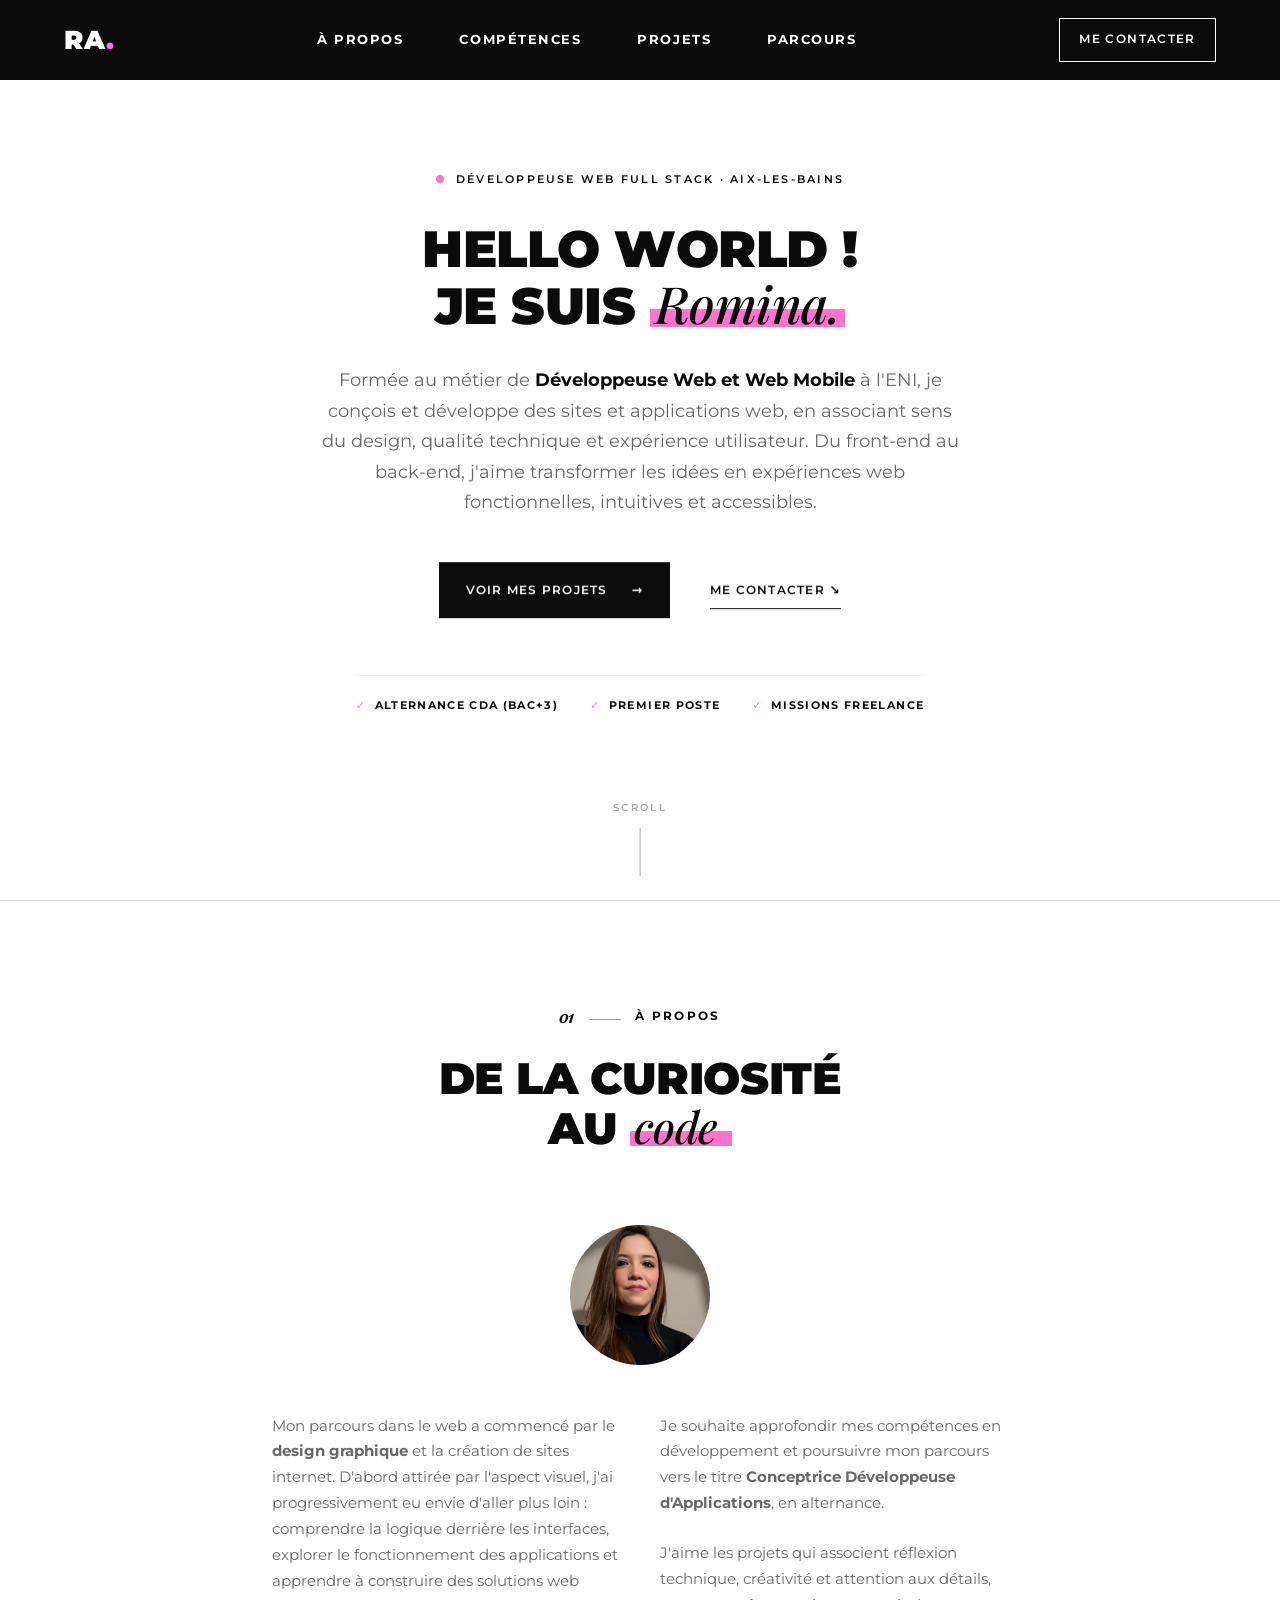
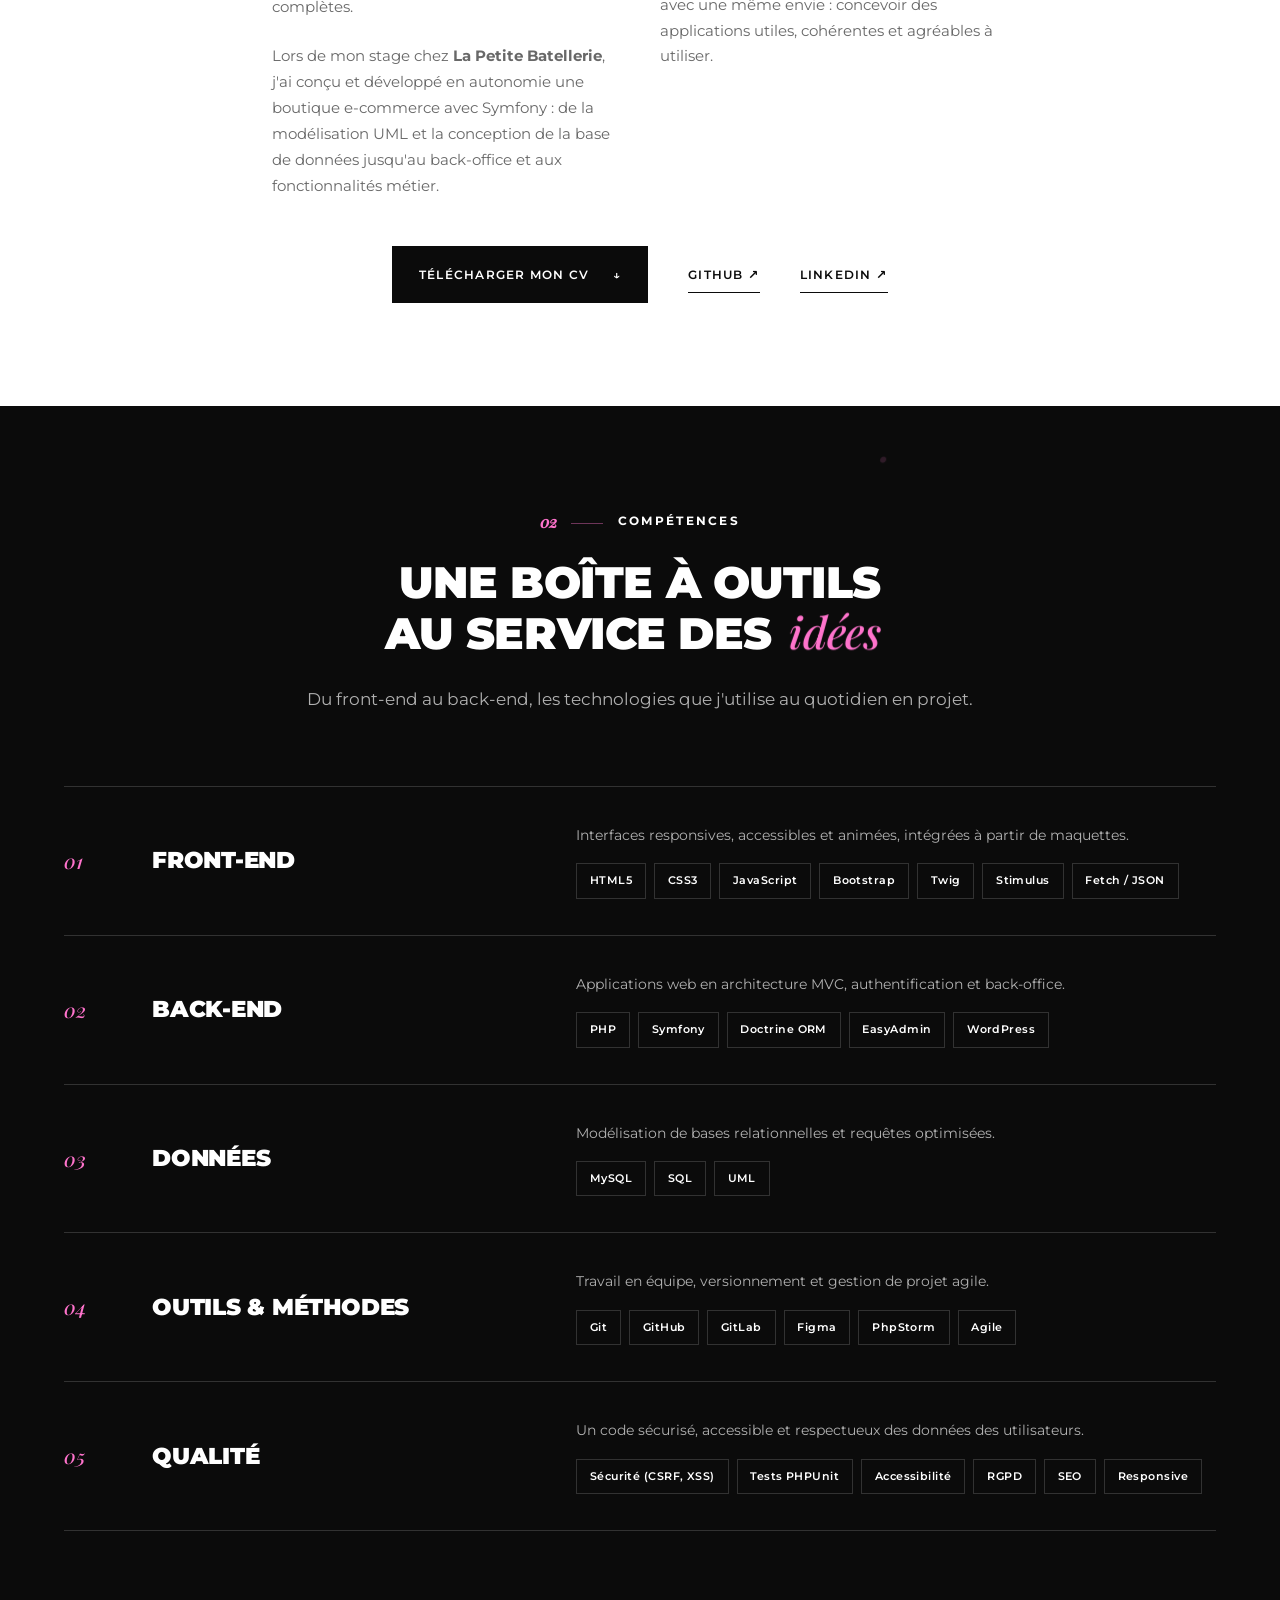
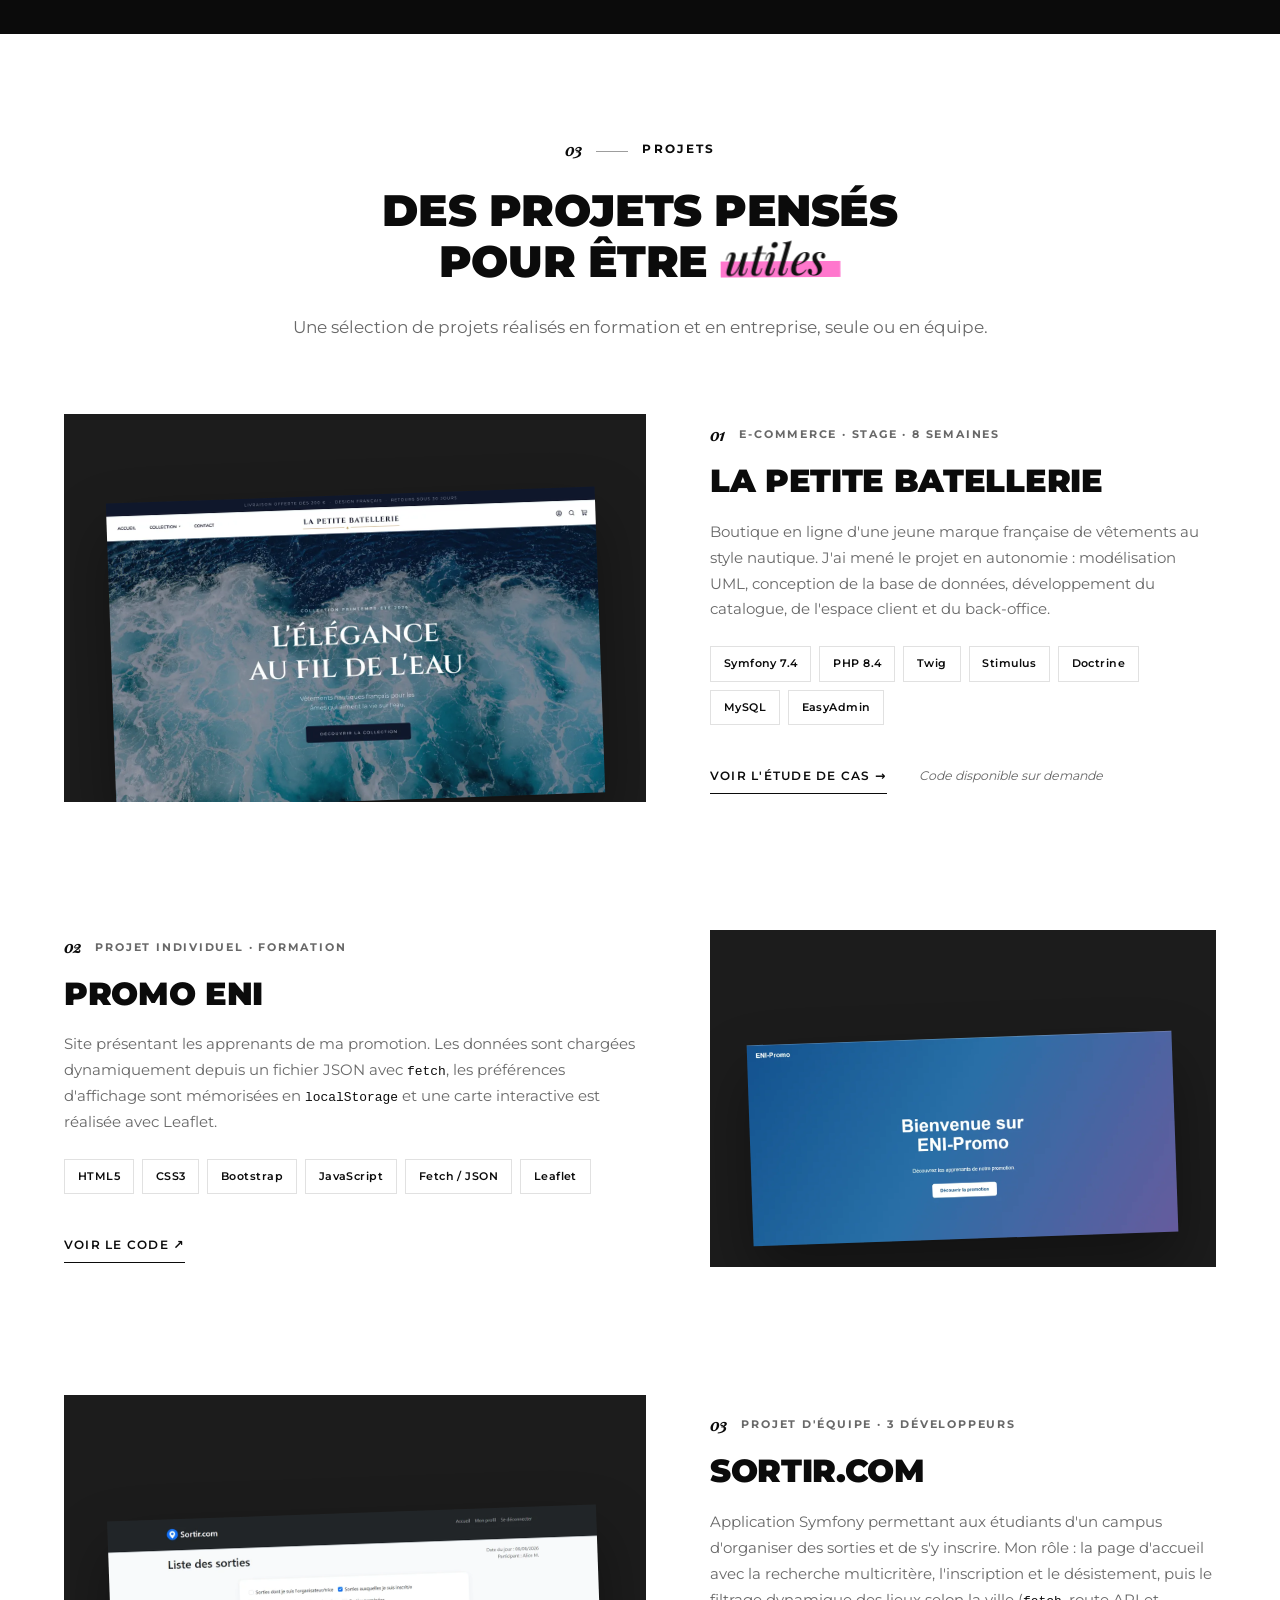
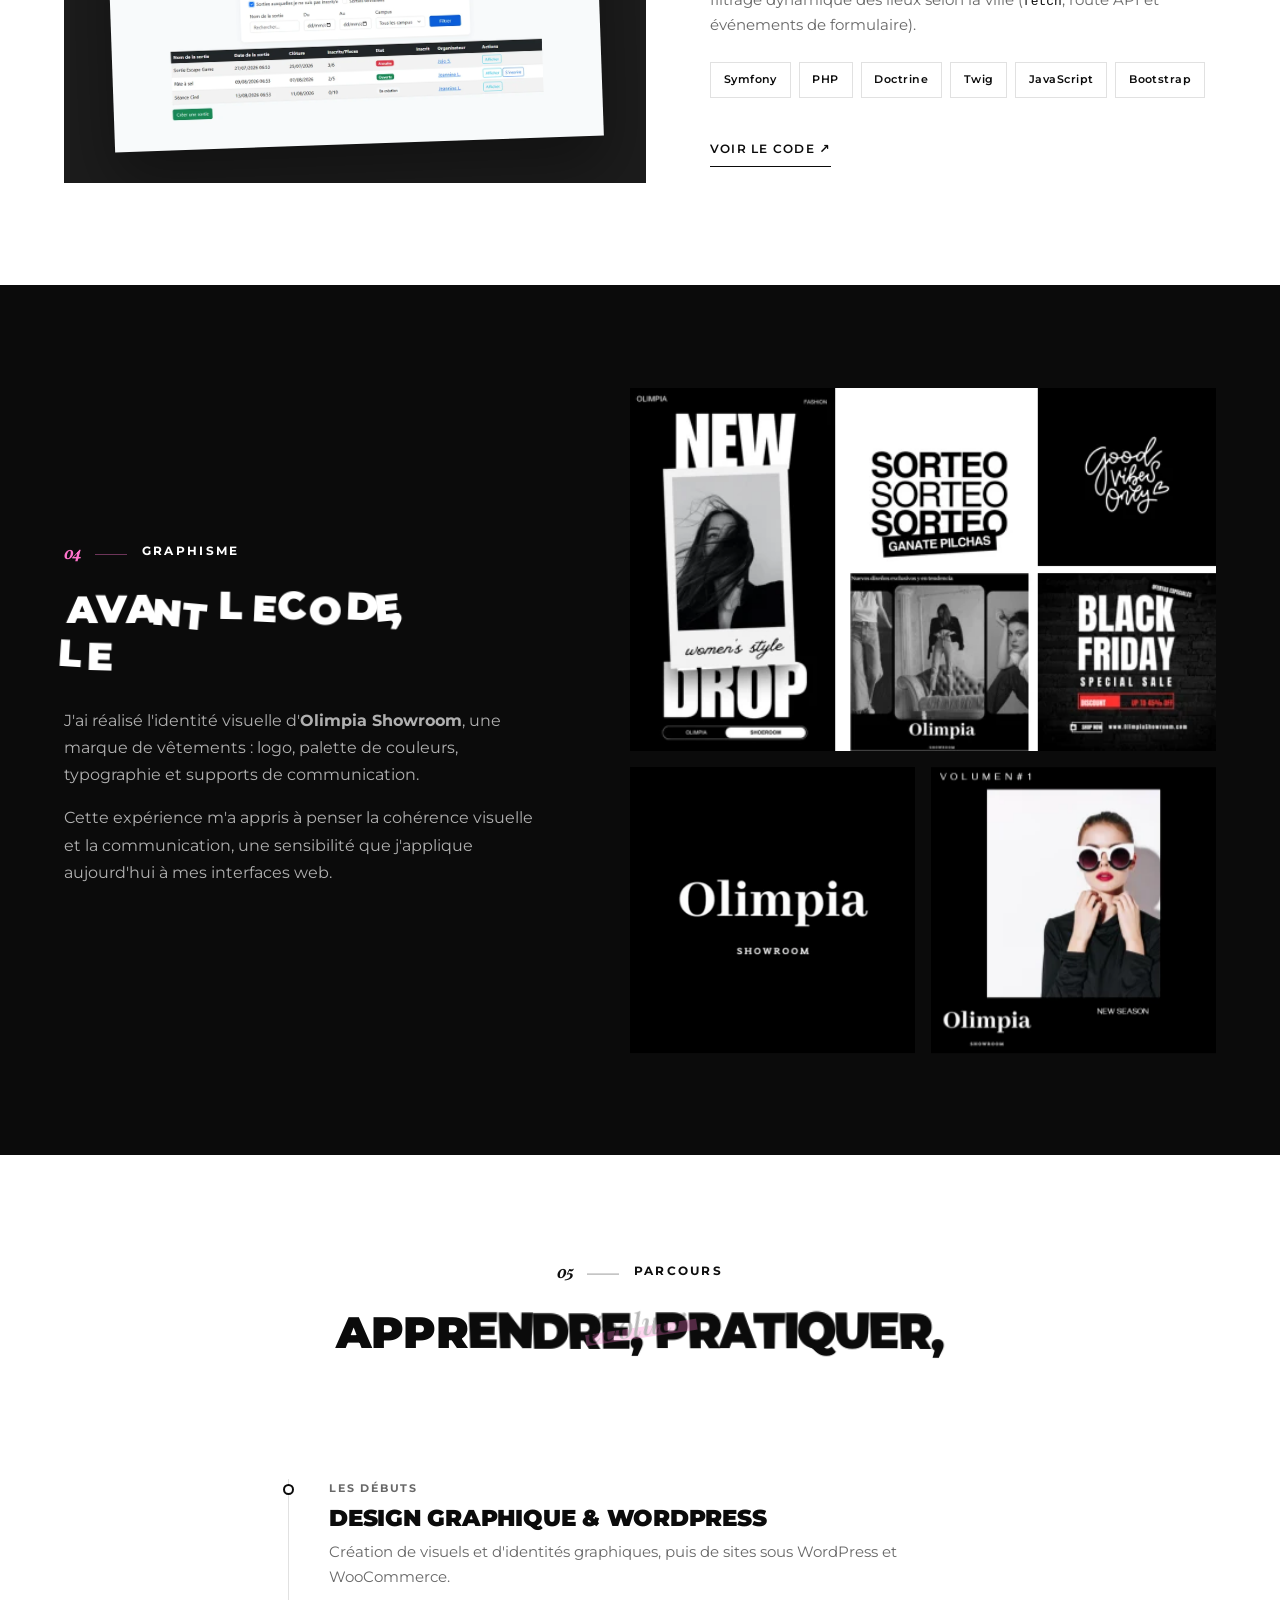
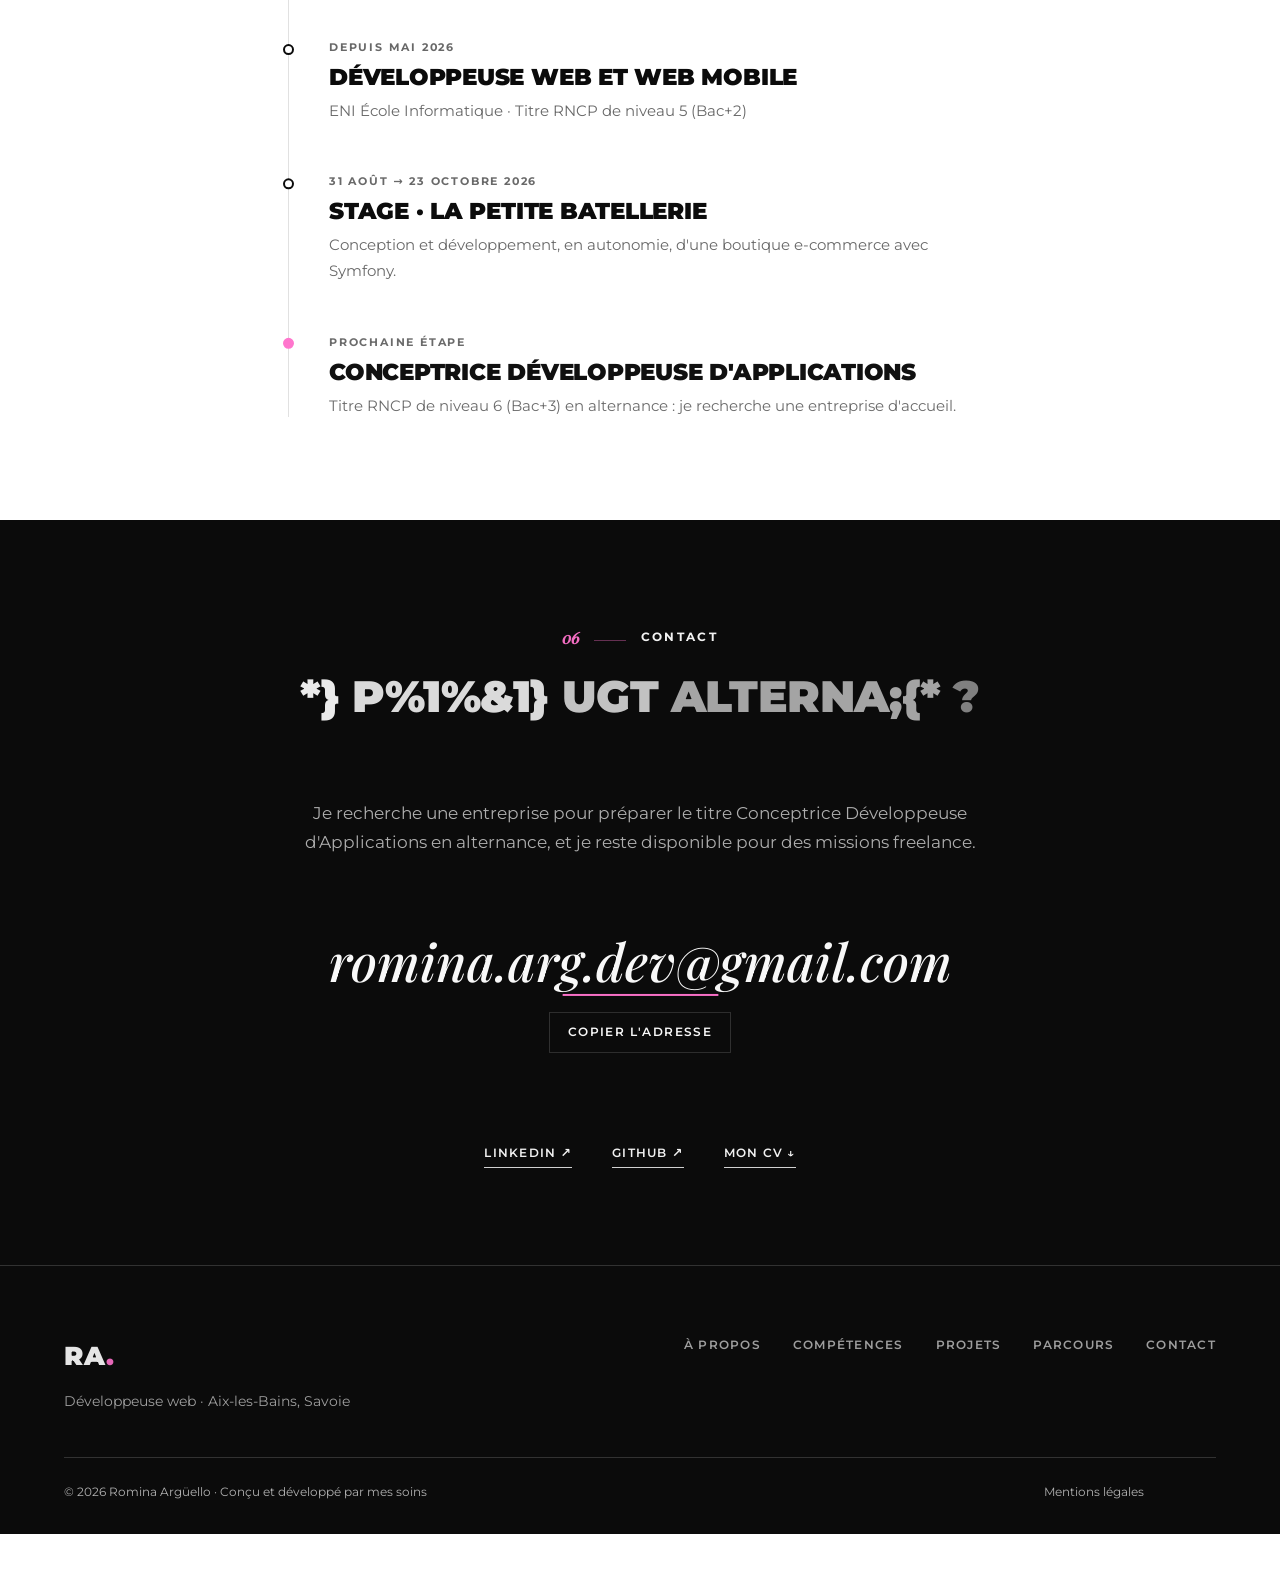
==== index.html @ db2ef9ff "style(visuels): fond unique pour les projets, Graphisme sans bordure et fond noir dans l'étude de ca" ====
<!DOCTYPE html>
<html lang="fr">

<head>
  <meta charset="UTF-8">
  <meta name="viewport" content="width=device-width, initial-scale=1.0">

  <!-- SEO -->
  <title>Romina Argüello — Développeuse Web | PHP · Symfony · JavaScript</title>
  <meta name="description"
    content="Portfolio de Romina Argüello, développeuse web à Aix-les-Bains : applications PHP/Symfony, interfaces responsives et accessibles. Disponible en alternance et en freelance.">
  <link rel="canonical" href="https://romina-arguello.website/">
  <meta name="author" content="Romina Argüello">

  <!-- Open Graph: preview when the link is shared (LinkedIn, Slack...) -->
  <meta property="og:type" content="website">
  <meta property="og:title" content="Romina Argüello — Développeuse Web">
  <meta property="og:description"
    content="Applications PHP/Symfony, interfaces responsives et animées. Découvrez mes projets.">
  <meta property="og:url" content="https://romina-arguello.website/">
  <meta property="og:locale" content="fr_FR">
  <meta property="og:image" content="https://romina-arguello.website/assets/img/og-image.jpg">
  <meta property="og:image:width" content="1200">
  <meta property="og:image:height" content="630">
  <meta property="og:image:alt" content="Romina Argüello, développeuse web">
  <meta name="twitter:card" content="summary_large_image">

  <!-- Favicon -->
  <link rel="icon" href="favicon.ico" sizes="48x48">
  <link rel="icon" href="assets/img/favicon.png" type="image/png" sizes="192x192">
  <link rel="apple-touch-icon" href="assets/img/apple-touch-icon.png">

  <!-- Fonts (self-hosted): the main title font is preloaded to appear sooner -->
  <link rel="preload" href="assets/fonts/montserrat-latin-900-normal.woff2" as="font" type="font/woff2" crossorigin>
  <link rel="stylesheet" href="assets/css/fonts.css">

  <!-- Vendor CSS (self-hosted) -->
  <link rel="stylesheet" href="assets/css/vendor/bootstrap.min.css">

  <!-- Project CSS (order matters: general → specific) -->
  <link rel="stylesheet" href="assets/css/base.css">
  <link rel="stylesheet" href="assets/css/layout.css">
  <link rel="stylesheet" href="assets/css/components.css">
  <link rel="stylesheet" href="assets/css/sections.css">
  <link rel="stylesheet" href="assets/css/animations.css">
</head>

<!-- Bootstrap ScrollSpy: highlights the nav link of the section currently on screen -->
<body data-bs-spy="scroll" data-bs-target="#mainNav" data-bs-root-margin="0px 0px -40%">

  <!-- Accessibility: lets keyboard users skip the menu -->
  <a class="skip-link" href="#main">Aller au contenu</a>

  <!-- ==================== HEADER ==================== -->
  <header class="site-header" id="siteHeader">
    <nav class="site-nav navbar navbar-expand-lg" aria-label="Navigation principale">

      <a class="brand" href="#accueil">RA<span>.</span><span class="visually-hidden"> Romina Argüello, retour à l'accueil</span></a>

      <button class="nav-toggle navbar-toggler collapsed" type="button" data-bs-toggle="collapse"
        data-bs-target="#mainNav" aria-controls="mainNav" aria-expanded="false" aria-label="Ouvrir le menu">
        <span class="nav-toggle__line"></span>
        <span class="nav-toggle__line"></span>
      </button>

      <div class="collapse navbar-collapse" id="mainNav">
        <ul class="navbar-nav mx-auto">
          <li class="nav-item"><a class="nav-link" href="#a-propos">À propos</a></li>
          <li class="nav-item"><a class="nav-link" href="#competences">Compétences</a></li>
          <li class="nav-item"><a class="nav-link" href="#projets">Projets</a></li>
          <li class="nav-item"><a class="nav-link" href="#parcours">Parcours</a></li>
        </ul>
        <a class="btn-nav" href="#contact">Me contacter</a>
      </div>

    </nav>
  </header>

  <main id="main">

    <!-- ==================== HERO ==================== -->
    <section class="hero" id="accueil" aria-labelledby="hero-title">
      <div class="hero__inner">

        <p class="eyebrow"><span class="eyebrow__dot" aria-hidden="true"></span>Développeuse web full stack · Aix-les-Bains</p>

        <h1 class="hero__title" id="hero-title" data-title-anim="fall">
          <span lang="en">Hello world</span>&#8239;! <br>Je suis <em>Romina.</em>
        </h1>

        <p class="hero__lead">
          Formée au métier de <strong>Développeuse Web et Web Mobile</strong> à l'ENI, je conçois et
          développe des sites et applications web, en associant sens du design, qualité technique et
          expérience utilisateur. Du front-end au back-end, j'aime transformer les idées en expériences
          web fonctionnelles, intuitives et accessibles.
        </p>

        <div class="hero__actions">
          <a class="btn-main" href="#projets">Voir mes projets <span aria-hidden="true">→</span></a>
          <a class="link-arrow" href="#contact">Me contacter <span aria-hidden="true">↘</span></a>
        </div>

        <ul class="availability" aria-label="Disponibilités">
          <li>Alternance CDA (Bac+3)</li>
          <li>Premier poste</li>
          <li>Missions freelance</li>
        </ul>

      </div>

      <a class="scroll-hint" href="#a-propos" aria-label="Scroll : aller à la section À propos">
        <span>Scroll</span>
        <span class="scroll-hint__line" aria-hidden="true"></span>
      </a>
    </section>

    <!-- ==================== ABOUT ==================== -->
    <section class="section about" id="a-propos" aria-labelledby="about-title">

      <header class="section-head">
        <p class="kicker"><span class="kicker__number">01</span>À propos</p>
        <h2 id="about-title" data-title-anim="wave">De la curiosité <br>au <em>code.</em></h2>
      </header>

      <figure class="about__photo">
        <img src="assets/img/romina-arguello.webp" alt="Portrait de Romina Argüello"
             width="480" height="480" loading="lazy" decoding="async">
      </figure>

      <div class="about__body">
        <div class="about__columns">
          <p>
            Mon parcours dans le web a commencé par le <strong>design graphique</strong> et la création de
            sites internet. D'abord attirée par l'aspect visuel, j'ai progressivement eu envie d'aller plus
            loin : comprendre la logique derrière les interfaces, explorer le fonctionnement des applications
            et apprendre à construire des solutions web complètes.
          </p>
          <p>
            Lors de mon stage chez <strong>La Petite Batellerie</strong>, j'ai conçu et développé en
            autonomie une boutique e-commerce avec Symfony : de la modélisation UML et la conception de
            la base de données jusqu'au back-office et aux fonctionnalités métier.
          </p>
          <p>
            Je souhaite approfondir mes compétences en développement et poursuivre mon
            parcours vers le titre <strong>Conceptrice Développeuse d'Applications</strong>, en alternance.
          </p>
          <p>
            J'aime les projets qui associent réflexion technique, créativité et attention aux détails,
            avec une même envie : concevoir des applications utiles, cohérentes et agréables à utiliser.
          </p>
        </div>

        <div class="about__actions">
          <!-- TODO: add the PDF in assets/cv/ before going live -->
          <a class="btn-main" href="assets/cv/romina-arguello-cv.pdf" download>
            Télécharger mon CV <span aria-hidden="true">↓</span>
          </a>
          <a class="link-arrow" href="https://github.com/Romina-Arguello" target="_blank" rel="noopener">
            GitHub <span aria-hidden="true">↗</span>
          </a>
          <a class="link-arrow" href="https://www.linkedin.com/in/romina-arguello/" target="_blank" rel="noopener">
            LinkedIn <span aria-hidden="true">↗</span>
          </a>
        </div>
      </div>

    </section>

    <!-- ==================== SKILLS ==================== -->
    <section class="section section--dark" id="competences" aria-labelledby="skills-title">

      <header class="section-head">
        <p class="kicker"><span class="kicker__number">02</span>Compétences</p>
        <h2 id="skills-title" data-title-anim="scramble">Une boîte à outils <br>au service des <em>idées.</em></h2>
        <p class="section-head__intro">
          Du front-end au back-end, les technologies que j'utilise au quotidien en projet.
        </p>
      </header>

      <ol class="skills-list">
        <li class="skill">
          <span class="skill__number" aria-hidden="true">01</span>
          <h3 class="skill__title">Front-end</h3>
          <div class="skill__content">
            <p class="skill__text">Interfaces responsives, accessibles et animées, intégrées à partir de maquettes.</p>
            <ul class="tag-list" aria-label="Technologies front-end">
              <li class="tag">HTML5</li>
              <li class="tag">CSS3</li>
              <li class="tag">JavaScript</li>
              <li class="tag">Bootstrap</li>
              <li class="tag">Twig</li>
              <li class="tag">Stimulus</li>
              <li class="tag">Fetch / JSON</li>
            </ul>
          </div>
        </li>

        <li class="skill">
          <span class="skill__number" aria-hidden="true">02</span>
          <h3 class="skill__title">Back-end</h3>
          <div class="skill__content">
            <p class="skill__text">Applications web en architecture MVC, authentification et back-office.</p>
            <ul class="tag-list" aria-label="Technologies back-end">
              <li class="tag">PHP</li>
              <li class="tag">Symfony</li>
              <li class="tag">Doctrine ORM</li>
              <li class="tag">EasyAdmin</li>
              <li class="tag">WordPress</li>
            </ul>
          </div>
        </li>

        <li class="skill">
          <span class="skill__number" aria-hidden="true">03</span>
          <h3 class="skill__title">Données</h3>
          <div class="skill__content">
            <p class="skill__text">Modélisation de bases relationnelles et requêtes optimisées.</p>
            <ul class="tag-list" aria-label="Technologies de données">
              <li class="tag">MySQL</li>
              <li class="tag">SQL</li>
              <li class="tag">UML</li>
            </ul>
          </div>
        </li>

        <li class="skill">
          <span class="skill__number" aria-hidden="true">04</span>
          <h3 class="skill__title">Outils &amp; méthodes</h3>
          <div class="skill__content">
            <p class="skill__text">Travail en équipe, versionnement et gestion de projet agile.</p>
            <ul class="tag-list" aria-label="Outils et méthodes">
              <li class="tag">Git</li>
              <li class="tag">GitHub</li>
              <li class="tag">GitLab</li>
              <li class="tag">Figma</li>
              <li class="tag">PhpStorm</li>
              <li class="tag">Agile</li>
            </ul>
          </div>
        </li>

        <li class="skill">
          <span class="skill__number" aria-hidden="true">05</span>
          <h3 class="skill__title">Qualité</h3>
          <div class="skill__content">
            <p class="skill__text">Un code sécurisé, accessible et respectueux des données des utilisateurs.</p>
            <ul class="tag-list" aria-label="Bonnes pratiques">
              <li class="tag">Sécurité (CSRF, XSS)</li>
              <li class="tag">Tests PHPUnit</li>
              <li class="tag">Accessibilité</li>
              <li class="tag">RGPD</li>
              <li class="tag">SEO</li>
              <li class="tag">Responsive</li>
            </ul>
          </div>
        </li>
      </ol>

    </section>

    <!-- ==================== PROJECTS ==================== -->
    <section class="section projects" id="projets" aria-labelledby="projects-title">

      <header class="section-head">
        <p class="kicker"><span class="kicker__number">03</span>Projets</p>
        <h2 id="projects-title" data-title-anim="scatter">Des projets pensés <br>pour être <em>utiles.</em></h2>
        <p class="section-head__intro">
          Une sélection de projets réalisés en formation et en entreprise, seule ou en équipe.
        </p>
      </header>

      <!-- Project 1 -->
      <article class="project">
        <div class="project__visual">
          <img class="project__shot" src="assets/img/projects/la-petite-batellerie.webp"
            alt="Page d'accueil de la boutique La Petite Batellerie" width="1200" height="750" loading="lazy">
        </div>

        <div class="project__body">
          <p class="project__meta"><span>01</span>E-commerce · Stage · 8 semaines</p>
          <h3 class="project__title">La Petite Batellerie</h3>
          <p class="project__text">
            Boutique en ligne d'une jeune marque française de vêtements au style nautique.
            J'ai mené le projet en autonomie : modélisation UML, conception de la base de données,
            développement du catalogue, de l'espace client et du back-office.
          </p>
          <ul class="tag-list" aria-label="Technologies utilisées">
            <li class="tag">Symfony 7.4</li>
            <li class="tag">PHP 8.4</li>
            <li class="tag">Twig</li>
            <li class="tag">Stimulus</li>
            <li class="tag">Doctrine</li>
            <li class="tag">MySQL</li>
            <li class="tag">EasyAdmin</li>
          </ul>
          <div class="project__links">
            <a class="link-arrow" href="projets/la-petite-batellerie.html">Voir l'étude de cas <span aria-hidden="true">→</span></a>
            <span class="project__note">Code disponible sur demande</span>
          </div>
        </div>
      </article>

      <!-- Project 2 (reversed: visual on the right) -->
      <article class="project project--reverse">
        <div class="project__visual">
          <img class="project__shot" src="assets/img/projects/promo-eni.webp"
            alt="Page d'accueil du site ENI-Promo" width="1200" height="568" loading="lazy">
        </div>

        <div class="project__body">
          <p class="project__meta"><span>02</span>Projet individuel · Formation</p>
          <h3 class="project__title">Promo ENI</h3>
          <p class="project__text">
            Site présentant les apprenants de ma promotion. Les données sont chargées dynamiquement
            depuis un fichier JSON avec <code>fetch</code>, les préférences d'affichage sont mémorisées
            en <code>localStorage</code> et une carte interactive est réalisée avec Leaflet.
          </p>
          <ul class="tag-list" aria-label="Technologies utilisées">
            <li class="tag">HTML5</li>
            <li class="tag">CSS3</li>
            <li class="tag">Bootstrap</li>
            <li class="tag">JavaScript</li>
            <li class="tag">Fetch / JSON</li>
            <li class="tag">Leaflet</li>
          </ul>
          <div class="project__links">
            <a class="link-arrow" href="https://github.com/Romina-Arguello/eni-promo" target="_blank" rel="noopener">
              Voir le code <span aria-hidden="true">↗</span>
            </a>
          </div>
        </div>
      </article>

      <!-- Project 3 -->
      <article class="project">
        <div class="project__visual">
          <img class="project__shot" src="assets/img/projects/sortir-com.webp"
            alt="Page « Liste des sorties » de Sortir.com avec les filtres de recherche et le tableau des sorties" width="1200" height="568" loading="lazy">
        </div>

        <div class="project__body">
          <p class="project__meta"><span>03</span>Projet d'équipe · 3 développeurs</p>
          <h3 class="project__title">Sortir.com</h3>
          <p class="project__text">
            Application Symfony permettant aux étudiants d'un campus d'organiser des sorties et de s'y
            inscrire. Mon rôle : la page d'accueil avec la recherche multicritère, l'inscription et le
            désistement, puis le filtrage dynamique des lieux selon la ville (<code>fetch</code>, route API
            et événements de formulaire).
          </p>
          <ul class="tag-list" aria-label="Technologies utilisées">
            <li class="tag">Symfony</li>
            <li class="tag">PHP</li>
            <li class="tag">Doctrine</li>
            <li class="tag">Twig</li>
            <li class="tag">JavaScript</li>
            <li class="tag">Bootstrap</li>
          </ul>
          <div class="project__links">
            <a class="link-arrow" href="https://github.com/Romina-Arguello/sortir-com" target="_blank" rel="noopener">
              Voir le code <span aria-hidden="true">↗</span>
            </a>
          </div>
        </div>
      </article>

    </section>

    <!-- ==================== GRAPHIC DESIGN ==================== -->
    <section class="section section--dark design" id="graphisme" aria-labelledby="design-title">
      <div class="design__grid">

        <div class="design__text">
          <p class="kicker"><span class="kicker__number">04</span>Graphisme</p>
          <h2 id="design-title" data-title-anim="scatter">Avant le code, <br>le <em>design.</em></h2>
          <p>
            J'ai réalisé l'identité visuelle d'<strong>Olimpia Showroom</strong>, une marque de vêtements :
            logo, palette de couleurs, typographie et supports de communication.
          </p>
          <p>
            Cette expérience m'a appris à penser la cohérence visuelle et la communication, une
            sensibilité que j'applique aujourd'hui à mes interfaces web.
          </p>
        </div>

        <div class="design__gallery">
          <figure class="design__item design__item--wide">
            <img src="assets/img/graphisme/olimpia-supports.webp"
              alt="Supports de communication Olimpia : affiches New Drop, Black Friday et jeu concours"
              width="500" height="310" loading="lazy">
          </figure>
          <figure class="design__item">
            <img src="assets/img/graphisme/olimpia-logo.webp" alt="Logo Olimpia Showroom"
              width="300" height="300" loading="lazy">
          </figure>
          <figure class="design__item">
            <img src="assets/img/graphisme/olimpia-campagne.webp" alt="Visuel de campagne Olimpia, Volumen #1"
              width="250" height="250" loading="lazy">
          </figure>
        </div>

      </div>
    </section>

    <!-- ==================== JOURNEY ==================== -->
    <section class="section journey" id="parcours" aria-labelledby="journey-title">

      <header class="section-head">
        <p class="kicker"><span class="kicker__number">05</span>Parcours</p>
        <h2 id="journey-title" data-title-anim="wave">Apprendre, pratiquer, <br><em>évoluer.</em></h2>
      </header>

      <ol class="timeline">
        <li class="timeline__item">
          <p class="timeline__date">Les débuts</p>
          <h3 class="timeline__title">Design graphique &amp; WordPress</h3>
          <p>Création de visuels et d'identités graphiques, puis de sites sous WordPress et WooCommerce.</p>
        </li>
        <li class="timeline__item">
          <p class="timeline__date">Depuis <time datetime="2026-05">mai 2026</time></p>
          <h3 class="timeline__title">Développeuse Web et Web Mobile</h3>
          <p>ENI École Informatique · Titre RNCP de niveau 5 (Bac+2)</p>
        </li>
        <li class="timeline__item">
          <p class="timeline__date"><time datetime="2026-08-31">31 août</time> → <time datetime="2026-10-23">23 octobre 2026</time></p>
          <h3 class="timeline__title">Stage · La Petite Batellerie</h3>
          <p>Conception et développement, en autonomie, d'une boutique e-commerce avec Symfony.</p>
        </li>
        <li class="timeline__item timeline__item--next">
          <p class="timeline__date">Prochaine étape</p>
          <h3 class="timeline__title">Conceptrice Développeuse d'Applications</h3>
          <p>Titre RNCP de niveau 6 (Bac+3) en alternance : je recherche une entreprise d'accueil.</p>
        </li>
      </ol>

    </section>

    <!-- ==================== CONTACT ==================== -->
    <section class="section section--dark contact" id="contact" aria-labelledby="contact-title">

      <header class="section-head">
        <p class="kicker"><span class="kicker__number">06</span>Contact</p>
        <h2 id="contact-title" data-title-anim="scramble">Un projet, une alternance ? <br><em>Parlons-en.</em></h2>
        <p class="section-head__intro">
          Je recherche une entreprise pour préparer le titre Conceptrice Développeuse d'Applications
          en alternance, et je reste disponible pour des missions freelance.
        </p>
      </header>

      <div class="contact__mail">
        <a class="contact__email" href="mailto:romina.arg.dev@gmail.com">romina.arg.dev@gmail.com</a>
        <button class="contact__copy" type="button" data-copy="romina.arg.dev@gmail.com">
          Copier l'adresse
        </button>
        <!-- Message read by screen readers when the address is copied -->
        <p class="contact__status" role="status" aria-live="polite"></p>
      </div>

      <ul class="contact__links">
        <li><a class="link-arrow" href="https://www.linkedin.com/in/romina-arguello/" target="_blank" rel="noopener">LinkedIn <span aria-hidden="true">↗</span></a></li>
        <li><a class="link-arrow" href="https://github.com/Romina-Arguello" target="_blank" rel="noopener">GitHub <span aria-hidden="true">↗</span></a></li>
        <li><a class="link-arrow" href="assets/cv/romina-arguello-cv.pdf" download>Mon CV <span aria-hidden="true">↓</span></a></li>
      </ul>

    </section>

  </main>

  <!-- ==================== FOOTER ==================== -->
  <footer class="site-footer">
    <div class="site-footer__top">
      <div>
        <a class="brand" href="#accueil">RA<span>.</span></a>
        <p class="site-footer__tagline">Développeuse web · Aix-les-Bains, Savoie</p>
      </div>

      <nav aria-label="Navigation du pied de page">
        <ul class="site-footer__links">
          <li><a href="#a-propos">À propos</a></li>
          <li><a href="#competences">Compétences</a></li>
          <li><a href="#projets">Projets</a></li>
          <li><a href="#parcours">Parcours</a></li>
          <li><a href="#contact">Contact</a></li>
        </ul>
      </nav>
    </div>

    <div class="site-footer__bottom">
      <p>© <span data-current-year>2026</span> Romina Argüello · Conçu et développé par mes soins</p>
      <a href="mentions-legales.html">Mentions légales</a>
    </div>
  </footer>

  <!-- Back to top button (shown by main.js after some scrolling) -->
  <button class="scroll-top" type="button" aria-label="Revenir en haut de la page">
    <span aria-hidden="true">↑</span>
  </button>

  <!-- Vendor JS -->
  <script src="assets/js/vendor/bootstrap.bundle.min.js"></script>

  <!-- Project JS -->
  <script src="assets/js/nav.js" defer></script>
  <script src="assets/js/main.js" defer></script>

  <!-- Animations (self-hosted libraries: no request to a third-party server) -->
  <script src="assets/js/vendor/gsap.min.js" defer></script>
  <script src="assets/js/vendor/ScrollTrigger.min.js" defer></script>
  <script src="assets/js/vendor/SplitText.min.js" defer></script>
  <script src="assets/js/vendor/ScrambleTextPlugin.min.js" defer></script>
  <script src="assets/js/vendor/lenis.min.js" defer></script>
  <script src="assets/js/animations.js" defer></script>
</body>

</html>
---- assets/css/fonts.css ----
/* ==========================================================================
   FONTS — self-hosted (no request to Google: better for privacy / GDPR)
   Montserrat & Playfair Display — SIL Open Font License 1.1
   ========================================================================== */

@font-face {
  font-family: "Montserrat";
  font-style: normal;
  font-weight: 400;
  font-display: swap;   /* shows a fallback font while the file loads */
  src: url("../fonts/montserrat-latin-400-normal.woff2") format("woff2");
}

@font-face {
  font-family: "Montserrat";
  font-style: normal;
  font-weight: 600;
  font-display: swap;
  src: url("../fonts/montserrat-latin-600-normal.woff2") format("woff2");
}

@font-face {
  font-family: "Montserrat";
  font-style: normal;
  font-weight: 700;
  font-display: swap;
  src: url("../fonts/montserrat-latin-700-normal.woff2") format("woff2");
}

@font-face {
  font-family: "Montserrat";
  font-style: normal;
  font-weight: 900;
  font-display: swap;
  src: url("../fonts/montserrat-latin-900-normal.woff2") format("woff2");
}

@font-face {
  font-family: "Playfair Display";
  font-style: italic;
  font-weight: 500;
  font-display: swap;
  src: url("../fonts/playfair-display-latin-500-italic.woff2") format("woff2");
}
---- assets/css/base.css ----
/* ==========================================================================
   BASE — design tokens, reset, typography, accessibility
   ========================================================================== */

/* --------------------------------------------------------------------------
   1. Design tokens (CSS custom properties)
   -------------------------------------------------------------------------- */
:root {
  /* Colors */
  --color-black: #0b0b0b;
  --color-white: #ffffff;
  --color-pink: #ff73cc;           /* main accent (brand pink) */
  --color-muted-dark: rgba(11, 11, 11, .62);
  --color-muted-light: rgba(255, 255, 255, .68);
  --color-line-dark: rgba(11, 11, 11, .12);
  --color-line-light: rgba(255, 255, 255, .16);

  /* Typography */
  --font-body: "Montserrat", system-ui, -apple-system, "Segoe UI", sans-serif;
  --font-heading: "Montserrat", system-ui, sans-serif;     /* titles: weight 900, uppercase */
  --font-accent: "Playfair Display", Georgia, serif;       /* highlighted words, italic */

  /* Layout */
  --header-height: 80px;
  --gutter: clamp(1.25rem, 5vw, 4.5rem);          /* side spacing */
  --section-space: clamp(4rem, 8vw, 7rem);        /* vertical spacing */

  /* Motion */
  --ease-out: cubic-bezier(.22, 1, .36, 1);
  --duration: .45s;
}

/* --------------------------------------------------------------------------
   2. Reset (complements Bootstrap's "Reboot")
   -------------------------------------------------------------------------- */
*,
*::before,
*::after {
  box-sizing: border-box;
}

html {
  scroll-behavior: smooth;
  scroll-padding-top: var(--header-height);  /* anchors are not hidden under the fixed header */
}

body {
  margin: 0;
  background-color: var(--color-white);
  color: var(--color-black);
  font-family: var(--font-body);
  font-size: 1rem;
  line-height: 1.7;
  -webkit-font-smoothing: antialiased;
  overflow-x: clip;                          /* no horizontal scroll, without breaking position: sticky */
}

img,
svg {
  display: block;
  max-width: 100%;
  height: auto;
}

a {
  color: inherit;
  text-decoration: none;
}

/* --------------------------------------------------------------------------
   3. Typography
   -------------------------------------------------------------------------- */
h1,
h2,
h3 {
  margin: 0;
  font-family: var(--font-heading);
  font-weight: 900;
  line-height: 1.08;
  letter-spacing: -.01em;
  text-transform: uppercase;
}

h1 { font-size: clamp(2rem, 4vw, 3.25rem); }
h2 { font-size: clamp(1.75rem, 3.5vw, 2.75rem); }
h3 { font-size: clamp(1.15rem, 1.8vw, 1.5rem); }

/* Highlighted words in titles: <em>sur mesure.</em>
   Serif italic, lowercase, with a pink "highlighter" band behind.
   (Pink text on white would not be readable enough: contrast < 3:1) */
h1 em,
h2 em {
  font-family: var(--font-accent);
  font-style: italic;
  font-weight: 500;
  text-transform: none;
  background-image: linear-gradient(transparent 60%, var(--color-pink) 60%, var(--color-pink) 92%, transparent 92%);
  -webkit-box-decoration-break: clone;
  box-decoration-break: clone;      /* the band follows the text if it wraps */
  padding: 0 .1em;
  white-space: nowrap;              /* "sur mesure." never breaks in the middle */
}

p {
  margin: 0 0 1rem;
}

::selection {
  background-color: var(--color-pink);
  color: var(--color-black);
}

/* --------------------------------------------------------------------------
   4. Accessibility
   -------------------------------------------------------------------------- */

/* Visible outline only for keyboard navigation */
:focus-visible {
  outline: 2px solid var(--color-pink);
  outline-offset: 4px;
}

/* "Skip to content" link: hidden until it receives focus */
.skip-link {
  position: absolute;
  top: -100px;
  left: 1rem;
  z-index: 2000;
  padding: .75rem 1.25rem;
  background-color: var(--color-black);
  color: var(--color-white);
  font-weight: 600;
}

.skip-link:focus {
  top: 1rem;
}

/* Users who asked their OS to reduce motion */
@media (prefers-reduced-motion: reduce) {
  html {
    scroll-behavior: auto;
  }

  *,
  *::before,
  *::after {
    animation-duration: .01ms !important;
    animation-iteration-count: 1 !important;
    transition-duration: .01ms !important;
  }
}
---- assets/css/layout.css ----
/* ==========================================================================
   LAYOUT — page frame: header, generic sections
   ========================================================================== */

/* --------------------------------------------------------------------------
   1. Header & navigation
   -------------------------------------------------------------------------- */
.site-header {
  position: fixed;
  top: 0;
  left: 0;
  right: 0;
  z-index: 1030;
  background-color: var(--color-black);
  transition: background-color var(--duration) ease;
}

/* Added by nav.js once the page is scrolled */
.site-header.is-scrolled {
  background-color: rgba(11, 11, 11, .8);
  -webkit-backdrop-filter: blur(12px);
  backdrop-filter: blur(12px);
}

.site-nav {
  min-height: var(--header-height);
  padding: 0 var(--gutter);
}

/* Logo "RA." */
.brand {
  font-family: var(--font-heading);
  font-size: 1.6rem;
  font-weight: 900;
  color: var(--color-white);
  letter-spacing: .02em;
  transition: transform var(--duration) var(--ease-out);
}

.brand span {
  color: var(--color-pink);
}

.brand:hover {
  color: var(--color-white);
  transform: scale(1.05);
}

/* Links */
.site-nav .nav-link {
  position: relative;
  margin: 0 1.25rem;
  padding: .5rem 0;
  color: var(--color-white);
  font-size: .8rem;
  font-weight: 700;
  letter-spacing: .12em;
  text-transform: uppercase;
}

.site-nav .nav-link:hover,
.site-nav .nav-link:focus,
.site-nav .nav-link.active {
  color: var(--color-white);
}

/* Animated underline: enters from the left, leaves to the right */
.site-nav .nav-link::after {
  content: "";
  position: absolute;
  left: 0;
  bottom: .2rem;
  width: 100%;
  height: 1px;
  background-color: var(--color-white);
  transform: scaleX(0);
  transform-origin: right;
  transition: transform var(--duration) var(--ease-out);
}

.site-nav .nav-link:hover::after,
.site-nav .nav-link.active::after {
  transform: scaleX(1);
  transform-origin: left;
}

/* Burger button: 2 lines that turn into an X */
.nav-toggle {
  position: relative;
  width: 44px;
  height: 44px;
  padding: 0;
  border: 0;
}

.nav-toggle:focus {
  box-shadow: none;              /* removes Bootstrap's blue halo */
}

.nav-toggle:focus-visible {
  outline: 2px solid var(--color-pink);
}

.nav-toggle__line {
  position: absolute;
  left: 10px;
  width: 24px;
  height: 2px;
  background-color: var(--color-white);
  transition: transform var(--duration) var(--ease-out);
}

.nav-toggle__line:nth-child(1) { top: 17px; }
.nav-toggle__line:nth-child(2) { top: 25px; }

/* Bootstrap removes the .collapsed class when the menu is open */
.nav-toggle:not(.collapsed) .nav-toggle__line:nth-child(1) {
  transform: translateY(4px) rotate(45deg);
}

.nav-toggle:not(.collapsed) .nav-toggle__line:nth-child(2) {
  transform: translateY(-4px) rotate(-45deg);
}

/* Mobile menu (< 992px) */
@media (max-width: 991.98px) {
  .site-nav .navbar-collapse {
    padding: 1.5rem 0 2.5rem;
  }

  .site-nav .nav-link {
    margin: 0;
    padding: 1rem 0;
    font-size: 1.35rem;
    font-weight: 900;
    letter-spacing: .02em;
    border-bottom: 1px solid var(--color-line-light);
    transition: color var(--duration) var(--ease-out), padding-left var(--duration) var(--ease-out);
  }

  /* Mobile: the link shifts right and turns pink instead of being underlined */
  .site-nav .nav-link::after {
    display: none;
  }

  .site-nav .nav-link:hover,
  .site-nav .nav-link.active {
    padding-left: .75rem;
    color: var(--color-pink);
  }

  .btn-nav {
    margin-top: 2rem;
  }
}

/* --------------------------------------------------------------------------
   2. Sections
   -------------------------------------------------------------------------- */
.section {
  padding: var(--section-space) var(--gutter);
}

/* Dark variant: black background, white text */
.section--dark {
  background-color: var(--color-black);
  color: var(--color-white);
}

/* Centered section header: kicker + title + intro */
.section-head {
  max-width: 48rem;
  margin: 0 auto 4.5rem;
  text-align: center;
}

.section-head__intro {
  margin-top: 1.75rem;
  color: var(--color-muted-dark);
  font-size: 1.05rem;
}

/* On black, pink text is readable: no highlighter band needed */
.section--dark h2 em {
  background-image: none;
  color: var(--color-pink);
}

.section--dark .section-head__intro {
  color: var(--color-muted-light);
}

/* --------------------------------------------------------------------------
   3. Footer
   -------------------------------------------------------------------------- */
.site-footer {
  padding: 4rem var(--gutter) 2rem;
  background-color: var(--color-black);
  color: var(--color-white);
  border-top: 1px solid var(--color-line-light);
}

.site-footer__top {
  display: flex;
  flex-wrap: wrap;
  justify-content: space-between;   /* brand on the left, links on the right */
  align-items: flex-start;
  gap: 2rem;
  padding-bottom: 3rem;
}

.site-footer__tagline {
  margin: .75rem 0 0;
  color: var(--color-muted-light);
  font-size: .85rem;
}

.site-footer__links {
  display: flex;
  flex-wrap: wrap;
  gap: .75rem 2rem;
  margin: 0;
  padding: 0;
  list-style: none;
  font-size: .78rem;
  font-weight: 600;
  letter-spacing: .1em;
  text-transform: uppercase;
}

.site-footer a:not(.brand) {
  color: var(--color-muted-light);
  transition: color var(--duration) var(--ease-out);
}

.site-footer a:not(.brand):hover,
.site-footer a:not(.brand):focus-visible {
  color: var(--color-white);
}

.site-footer__bottom {
  display: flex;
  flex-wrap: wrap;
  justify-content: space-between;
  gap: 1rem;
  padding-top: 1.5rem;
  border-top: 1px solid var(--color-line-light);
  color: var(--color-muted-light);
  font-size: .75rem;
}

.site-footer__bottom p {
  margin: 0;
}

/* Leaves room for the back to top button (bottom right) */
.site-footer__bottom {
  padding-right: 4.5rem;
}

/* Short footer (secondary pages): no top line, less space */
.site-footer:has(> .site-footer__bottom:only-child) {
  padding-top: 2rem;
}

.site-footer__bottom:only-child {
  padding-top: 0;
  border-top: 0;
}

/* --------------------------------------------------------------------------
   4. Back to top button
   -------------------------------------------------------------------------- */
.scroll-top {
  position: fixed;
  right: 1.5rem;
  bottom: calc(1.5rem + env(safe-area-inset-bottom, 0px));  /* iPhone home bar */
  z-index: 1020;
  width: 48px;
  height: 48px;
  border: 1px solid var(--color-white);
  border-radius: 50%;
  background-color: var(--color-black);
  color: var(--color-white);
  font-size: 1.1rem;
  /* Hidden by default: invisible, not clickable, slightly lower */
  opacity: 0;
  visibility: hidden;
  transform: translateY(1rem);
  transition: opacity var(--duration) var(--ease-out),
              visibility var(--duration) var(--ease-out),
              transform var(--duration) var(--ease-out),
              background-color var(--duration) var(--ease-out),
              color var(--duration) var(--ease-out);
}

/* Added by main.js */
.scroll-top.is-visible {
  opacity: 1;
  visibility: visible;
  transform: translateY(0);
}

/* Hover: black and white inverted (no pink!) */
.scroll-top:hover,
.scroll-top:focus-visible {
  border-color: var(--color-black);
  background-color: var(--color-white);
  color: var(--color-black);
}

/* --------------------------------------------------------------------------
   5. Simple text pages (legal notice)
   -------------------------------------------------------------------------- */
.legal {
  max-width: 48rem;
  margin: 0 auto;
  padding: calc(var(--header-height) + 4rem) var(--gutter) var(--section-space);
}

.legal h1 {
  margin-bottom: 3rem;
  font-size: clamp(1.9rem, 4vw, 2.75rem);
}

.legal h2 {
  margin: 2.75rem 0 1rem;
  font-size: 1.1rem;
  letter-spacing: .06em;
}

.legal p {
  color: var(--color-muted-dark);
}

.legal a {
  text-decoration: underline;
  text-underline-offset: 3px;
}
---- assets/css/components.css ----
/* ==========================================================================
   COMPONENTS — reusable UI pieces (buttons, labels...)
   ========================================================================== */

/* --------------------------------------------------------------------------
   1. Eyebrow (small label above a title)
   -------------------------------------------------------------------------- */
.eyebrow {
  display: inline-flex;
  align-items: center;
  gap: .75rem;
  margin-bottom: 2rem;
  font-size: .7rem;
  font-weight: 600;
  letter-spacing: .2em;
  text-transform: uppercase;
}

.eyebrow__dot {
  width: 8px;
  height: 8px;
  border-radius: 50%;
  background-color: var(--color-pink);
  animation: pulse 2s ease-out infinite;
}

@keyframes pulse {
  0%   { box-shadow: 0 0 0 0 rgba(255, 115, 204, .7); }
  100% { box-shadow: 0 0 0 10px rgba(255, 115, 204, 0); }
}

/* --------------------------------------------------------------------------
   2. Buttons
   -------------------------------------------------------------------------- */

/* Main button: black; a white layer slides up on hover */
.btn-main {
  position: relative;
  display: inline-flex;
  align-items: center;
  gap: 1.5rem;
  padding: 1.05rem 1.6rem;
  overflow: hidden;
  isolation: isolate;            /* keeps the ::before layer behind the text */
  border: 1px solid var(--color-black);
  background-color: var(--color-black);
  color: var(--color-white);
  font-size: .78rem;
  font-weight: 600;
  letter-spacing: .1em;
  text-transform: uppercase;
  transition: color var(--duration) var(--ease-out);
}

.btn-main::before {
  content: "";
  position: absolute;
  inset: 0;
  z-index: -1;
  background-color: var(--color-white);
  transform: translateY(101%);
  transition: transform var(--duration) var(--ease-out);
}

.btn-main:hover,
.btn-main:focus-visible {
  color: var(--color-black);
}

.btn-main:hover::before,
.btn-main:focus-visible::before {
  transform: translateY(0);
}

/* Navbar button: outlined */
.btn-nav {
  display: inline-block;
  padding: .7rem 1.2rem;
  border: 1px solid var(--color-white);
  color: var(--color-white);
  font-size: .72rem;
  font-weight: 600;
  letter-spacing: .12em;
  text-transform: uppercase;
  transition: background-color var(--duration) var(--ease-out);
}

.btn-nav:hover,
.btn-nav:focus-visible {
  background-color: var(--color-white);
  color: var(--color-black);
}

/* Text link with an underline that shrinks on hover */
.link-arrow {
  position: relative;
  padding: .5rem 0;
  font-size: .78rem;
  font-weight: 600;
  letter-spacing: .1em;
  text-transform: uppercase;
}

.link-arrow::after {
  content: "";
  position: absolute;
  left: 0;
  bottom: 0;
  width: 100%;
  height: 1px;
  background-color: currentColor;
  transform-origin: right;
  transition: transform var(--duration) var(--ease-out);
}

.link-arrow:hover::after,
.link-arrow:focus-visible::after {
  transform: scaleX(0);
}

/* --------------------------------------------------------------------------
   3. Kicker (numbered section label: "01 — À propos")
   -------------------------------------------------------------------------- */
.kicker {
  display: inline-flex;
  align-items: center;
  gap: .9rem;
  margin-bottom: 1.5rem;
  font-size: .72rem;
  font-weight: 700;
  letter-spacing: .2em;
  text-transform: uppercase;
}

.kicker__number {
  font-family: var(--font-accent);
  font-style: italic;
  font-size: 1rem;
  letter-spacing: 0;
}

/* Small line between the number and the label */
.kicker__number::after {
  content: "";
  display: inline-block;
  width: 32px;
  height: 1px;
  margin-left: .9rem;
  vertical-align: middle;
  background-color: currentColor;
  opacity: .4;
}

/* On dark sections the pink number is readable (contrast > 9:1) */
.section--dark .kicker__number {
  color: var(--color-pink);
}

/* --------------------------------------------------------------------------
   4. Tags (technologies)
   -------------------------------------------------------------------------- */
.tag-list {
  display: flex;
  flex-wrap: wrap;
  gap: .5rem;
  margin: 0;
  padding: 0;
  list-style: none;
}

.tag {
  padding: .45rem .8rem;
  border: 1px solid var(--color-line-dark);
  font-size: .7rem;
  font-weight: 600;
  letter-spacing: .04em;
  transition: border-color var(--duration) var(--ease-out), color var(--duration) var(--ease-out);
}

.section--dark .tag {
  border-color: var(--color-line-light);
}
---- assets/css/sections.css ----
/* ==========================================================================
   SECTIONS — styles specific to each section of the page
   ========================================================================== */

/* --------------------------------------------------------------------------
   1. Hero — white, black text, centered content
   -------------------------------------------------------------------------- */
.hero {
  position: relative;
  min-height: 100svh;            /* svh: real visible height on mobile */
  display: flex;
  align-items: center;
  justify-content: center;
  padding: calc(var(--header-height) + 3rem) var(--gutter) 9rem;
  background-color: var(--color-white);
  color: var(--color-black);
  text-align: center;
}

.hero__inner {
  max-width: 60rem;
  display: flex;
  flex-direction: column;
  align-items: center;           /* centers the children horizontally */
}

.hero__title {
  margin-bottom: 2rem;
}

.hero__lead {
  max-width: 40rem;
  margin-bottom: 2.75rem;
  color: var(--color-muted-dark);
  font-size: clamp(1rem, 1.4vw, 1.125rem);
}

.hero__lead strong {
  color: var(--color-black);
  font-weight: 700;
}

.hero__actions {
  display: flex;
  flex-wrap: wrap;
  justify-content: center;
  align-items: center;
  gap: 1.5rem 2.5rem;
}

/* Availability list with pink check marks */
.availability {
  display: flex;
  flex-wrap: wrap;
  justify-content: center;
  gap: .75rem 2rem;
  margin: 3.5rem 0 0;
  padding: 1.25rem 0 0;
  border-top: 1px solid var(--color-line-dark);
  list-style: none;
  font-size: .7rem;
  font-weight: 700;
  letter-spacing: .12em;
  text-transform: uppercase;
}

.availability li::before {
  content: "✓";
  margin-right: .5rem;
  color: var(--color-pink);
  font-weight: 900;
}

/* "Scroll" hint: centered at the bottom, with a vertical moving line */
.scroll-hint {
  position: absolute;
  left: 50%;
  bottom: 1.5rem;
  transform: translateX(-50%);
  display: flex;
  flex-direction: column;
  align-items: center;
  gap: .75rem;
  color: var(--color-muted-dark);
  font-size: .62rem;
  font-weight: 600;
  letter-spacing: .25em;
  text-transform: uppercase;
}

.scroll-hint__line {
  position: relative;
  width: 1px;
  height: 48px;
  overflow: hidden;
  background-color: var(--color-line-dark);
}

.scroll-hint__line::after {
  content: "";
  position: absolute;
  inset: 0;
  background-color: var(--color-black);
  animation: scroll-line 2.2s var(--ease-out) infinite;
}

@keyframes scroll-line {
  0%   { transform: translateY(-100%); }
  100% { transform: translateY(100%); }
}

/* Hidden on small or short screens: not enough room */
@media (max-width: 575.98px), (max-height: 800px) {
  .scroll-hint {
    display: none;
  }
}

/* --------------------------------------------------------------------------
   2. About — centered, small discreet photo
   -------------------------------------------------------------------------- */
.about {
  border-top: 1px solid var(--color-line-dark);
}

.about__photo {
  width: 140px;
  aspect-ratio: 1;               /* always a perfect square → circle */
  margin: 0 auto 3rem;
  border-radius: 50%;
  overflow: hidden;
  background-color: var(--color-black);
}

.about__photo img {
  width: 100%;
  height: 100%;
  object-fit: cover;             /* fills the circle without distortion */
}

.about__body {
  max-width: 46rem;
  margin: 0 auto;
  text-align: center;
}

/* Text in 2 "newspaper" columns: it flows down the 1st column, then the 2nd */
.about__columns {
  columns: 2;                    /* number of columns, widths are balanced automatically */
  column-gap: 2.5rem;
  text-align: left;
  color: var(--color-muted-dark);
  font-size: .95rem;
}

.about__columns p {
  margin-bottom: 1.5rem;
  break-inside: avoid;           /* a paragraph is never split between two columns */
}

.about__actions {
  display: flex;
  flex-wrap: wrap;
  justify-content: center;
  align-items: center;
  gap: 1.5rem 2.5rem;
  margin-top: 3rem;
}

@media (max-width: 767.98px) {
  .about__columns {
    columns: 1;                  /* one column on small screens */
    text-align: center;
  }
}

/* --------------------------------------------------------------------------
   3. Skills — dark section, numbered rows
   -------------------------------------------------------------------------- */
.skills-list {
  max-width: 72rem;
  margin: 0 auto;
  padding: 0;
  list-style: none;
  border-top: 1px solid var(--color-line-light);
}

.skill {
  display: grid;
  grid-template-columns: 4rem 1fr 1.6fr;   /* number | title | content */
  align-items: center;
  gap: 1.5rem;
  padding: 2.25rem 0;
  border-bottom: 1px solid var(--color-line-light);
}

.skill__number {
  color: var(--color-pink);
  font-family: var(--font-accent);
  font-style: italic;
  font-size: 1.25rem;
}

.skill__title {
  transition: transform var(--duration) var(--ease-out);
}

.skill__text {
  margin-bottom: 1rem;
  color: var(--color-muted-light);
  font-size: .9rem;
}

/* Hover: the title slides right, the tags light up */
.skill:hover .skill__title {
  transform: translateX(.75rem);
}

.skill:hover .tag {
  border-color: var(--color-pink);
}

@media (max-width: 991.98px) {
  .skill {
    grid-template-columns: 3rem 1fr;
  }

  .skill__content {
    grid-column: 2;              /* content goes under the title */
  }
}

/* --------------------------------------------------------------------------
   4. Projects — zig-zag rows (visual / text)
   -------------------------------------------------------------------------- */
.project {
  display: grid;
  grid-template-columns: 1.15fr 1fr;      /* visual | text */
  align-items: center;
  gap: clamp(2rem, 5vw, 5rem);
  max-width: 72rem;
  margin: 0 auto;
}

.project + .project {
  margin-top: clamp(5rem, 10vw, 8rem);    /* space only BETWEEN projects */
}

/* Every other project: the visual goes to the right */
.project--reverse .project__visual {
  order: 2;
}

.project__visual {
  display: flex;
  justify-content: center;
  align-items: center;
  aspect-ratio: 3 / 2;           /* a bit less tall than before (4 / 3) */
  padding: 8%;
  overflow: hidden;
  background-color: #1c1c1c;     /* same dark grey for every project */
}

/* Screenshot: slightly tilted, straightens on hover */
.project__shot {
  width: 100%;
  height: auto;
  box-shadow: 0 30px 60px rgba(0, 0, 0, .35);
  transform: translateY(var(--parallax, 0px)) rotate(-2deg);   /* --parallax: see animations.js */
  transition: transform .8s var(--ease-out);
}

.project:hover .project__shot {
  transform: translateY(var(--parallax, 0px)) rotate(0) scale(1.03);
}

/* Text side */
.project__meta {
  display: flex;
  align-items: center;
  gap: .9rem;
  margin-bottom: 1rem;
  color: var(--color-muted-dark);
  font-size: .7rem;
  font-weight: 700;
  letter-spacing: .16em;
  text-transform: uppercase;
}

.project__meta span {
  color: var(--color-black);
  font-family: var(--font-accent);
  font-style: italic;
  font-size: 1rem;
  letter-spacing: 0;
}

.project__title {
  margin-bottom: 1.25rem;
  font-size: clamp(1.5rem, 2.5vw, 2rem);
}

.project__text {
  margin-bottom: 1.5rem;
  color: var(--color-muted-dark);
  font-size: .95rem;
}

.project__text code {
  color: var(--color-black);
  font-size: .85em;
}

.project__links {
  display: flex;
  flex-wrap: wrap;
  align-items: center;
  gap: 1rem 2rem;
  margin-top: 2rem;
}

.project__note {
  color: var(--color-muted-dark);
  font-size: .78rem;
  font-style: italic;
}

@media (max-width: 991.98px) {
  .project {
    grid-template-columns: 1fr;           /* stacked: visual on top, text below */
  }

  .project--reverse .project__visual {
    order: 0;                             /* cancels the zig-zag on small screens */
  }
}

/* --------------------------------------------------------------------------
   5. Graphic design — dark, text + small gallery
   -------------------------------------------------------------------------- */
.design__grid {
  display: grid;
  grid-template-columns: 1fr 1.2fr;
  align-items: center;
  gap: clamp(2.5rem, 6vw, 6rem);
  max-width: 72rem;
  margin: 0 auto;
}

.design__text h2 {
  margin-bottom: 2rem;
  font-size: clamp(1.75rem, 3vw, 2.5rem);
}

.design__text p:not(.kicker) {
  color: var(--color-muted-light);
}

.design__gallery {
  display: grid;
  grid-template-columns: repeat(2, 1fr);
  gap: 1rem;
}

.design__item {
  margin: 0;
  overflow: hidden;
}

.design__item--wide {
  grid-column: 1 / -1;                    /* spans the full width of the grid */
}

.design__item img {
  width: 100%;
  height: 100%;
  object-fit: cover;
  transition: transform .8s var(--ease-out);
}

.design__item:hover img {
  transform: scale(1.05);
}

@media (max-width: 991.98px) {
  .design__grid {
    grid-template-columns: 1fr;
    text-align: center;
  }
}

/* --------------------------------------------------------------------------
   6. Journey — vertical timeline
   -------------------------------------------------------------------------- */
.timeline {
  position: relative;
  max-width: 44rem;
  margin: 0 auto;
  padding: 0 0 0 2.5rem;
  list-style: none;
  border-left: 1px solid var(--color-line-dark);
}

.timeline__item {
  position: relative;
  padding-bottom: 3rem;
}

.timeline__item:last-child {
  padding-bottom: 0;
}

/* Dot on the line */
.timeline__item::before {
  content: "";
  position: absolute;
  top: .35rem;
  left: calc(-2.5rem - 6px);              /* back to the line, centered on it */
  width: 11px;
  height: 11px;
  border: 2px solid var(--color-black);
  border-radius: 50%;
  background-color: var(--color-white);
}

/* Next step: filled pink dot */
.timeline__item--next::before {
  border-color: var(--color-pink);
  background-color: var(--color-pink);
}

.timeline__date {
  margin-bottom: .5rem;
  color: var(--color-muted-dark);
  font-size: .7rem;
  font-weight: 700;
  letter-spacing: .16em;
  text-transform: uppercase;
}

.timeline__title {
  margin-bottom: .5rem;
}

.timeline__item p:last-child {
  margin: 0;
  color: var(--color-muted-dark);
  font-size: .95rem;
}

/* --------------------------------------------------------------------------
   7. Contact — dark, centered
   -------------------------------------------------------------------------- */
.contact {
  text-align: center;
}

.contact__mail {
  display: flex;
  flex-direction: column;
  align-items: center;
  gap: 1.25rem;
}

/* Big e-mail address with an underline that grows on hover */
.contact__email {
  position: relative;
  font-family: var(--font-accent);
  font-style: italic;
  font-size: clamp(1.5rem, 4.5vw, 3.25rem);
  line-height: 1.2;
  overflow-wrap: anywhere;            /* long address: may break on small screens */
}

.contact__email::after {
  content: "";
  position: absolute;
  left: 0;
  bottom: -.25rem;
  width: 100%;
  height: 2px;
  background-color: var(--color-pink);
  transform: scaleX(.25);
  transition: transform var(--duration) var(--ease-out);
}

.contact__email:hover::after,
.contact__email:focus-visible::after {
  transform: scaleX(1);
}

.contact__copy {
  padding: .6rem 1.1rem;
  border: 1px solid var(--color-line-light);
  background: none;
  color: var(--color-white);
  font-size: .72rem;
  font-weight: 600;
  letter-spacing: .12em;
  text-transform: uppercase;
  transition: border-color var(--duration) var(--ease-out);
}

.contact__copy:hover,
.contact__copy:focus-visible {
  border-color: var(--color-white);
}

.contact__status {
  min-height: 1.5rem;                 /* reserves the space: no jump when the text appears */
  margin: 0;
  color: var(--color-pink);
  font-size: .85rem;
}

.contact__links {
  display: flex;
  flex-wrap: wrap;
  justify-content: center;
  gap: 1rem 2.5rem;
  margin: 2.5rem 0 0;
  padding: 0;
  list-style: none;
}
---- assets/css/animations.css ----
/* ==========================================================================
   ANIMATIONS — styles needed by animations.js (Lenis, parallax, timeline)
   ========================================================================== */

/* --------------------------------------------------------------------------
   1. Lenis (smooth scroll) — rules recommended by the library
   -------------------------------------------------------------------------- */
html.lenis,
html.lenis body {
  height: auto;
}

/* Lenis handles smoothness itself: the native smooth scroll must be off */
html.lenis {
  scroll-behavior: auto;
}

.lenis:not(.lenis-autoToggle).lenis-stopped {
  overflow: clip;
}

.lenis.lenis-smooth iframe {
  pointer-events: none;
}

/* --------------------------------------------------------------------------
   2. Project screenshots: parallax value written by animations.js
   -------------------------------------------------------------------------- */
.project__visual {
  --parallax: 0px;
}

/* --------------------------------------------------------------------------
   3. Journey timeline: pink line drawn while scrolling
   -------------------------------------------------------------------------- */
.timeline::before {
  content: "";
  position: absolute;
  top: 0;
  left: -1px;
  width: 1px;
  height: 100%;
  background-color: var(--color-pink);
  transform: scaleY(var(--progress, 0));   /* 0 = invisible, 1 = full height */
  transform-origin: top;
}

.timeline__item::before {
  transition: background-color .4s var(--ease-out), border-color .4s var(--ease-out);
}

.timeline__item.is-active::before {
  border-color: var(--color-pink);
  background-color: var(--color-pink);
}

/* --------------------------------------------------------------------------
   4. Animated titles: transforms only work on block / inline-block elements
   -------------------------------------------------------------------------- */
h1 em,
h2 em,
.title-dot {
  display: inline-block;
}
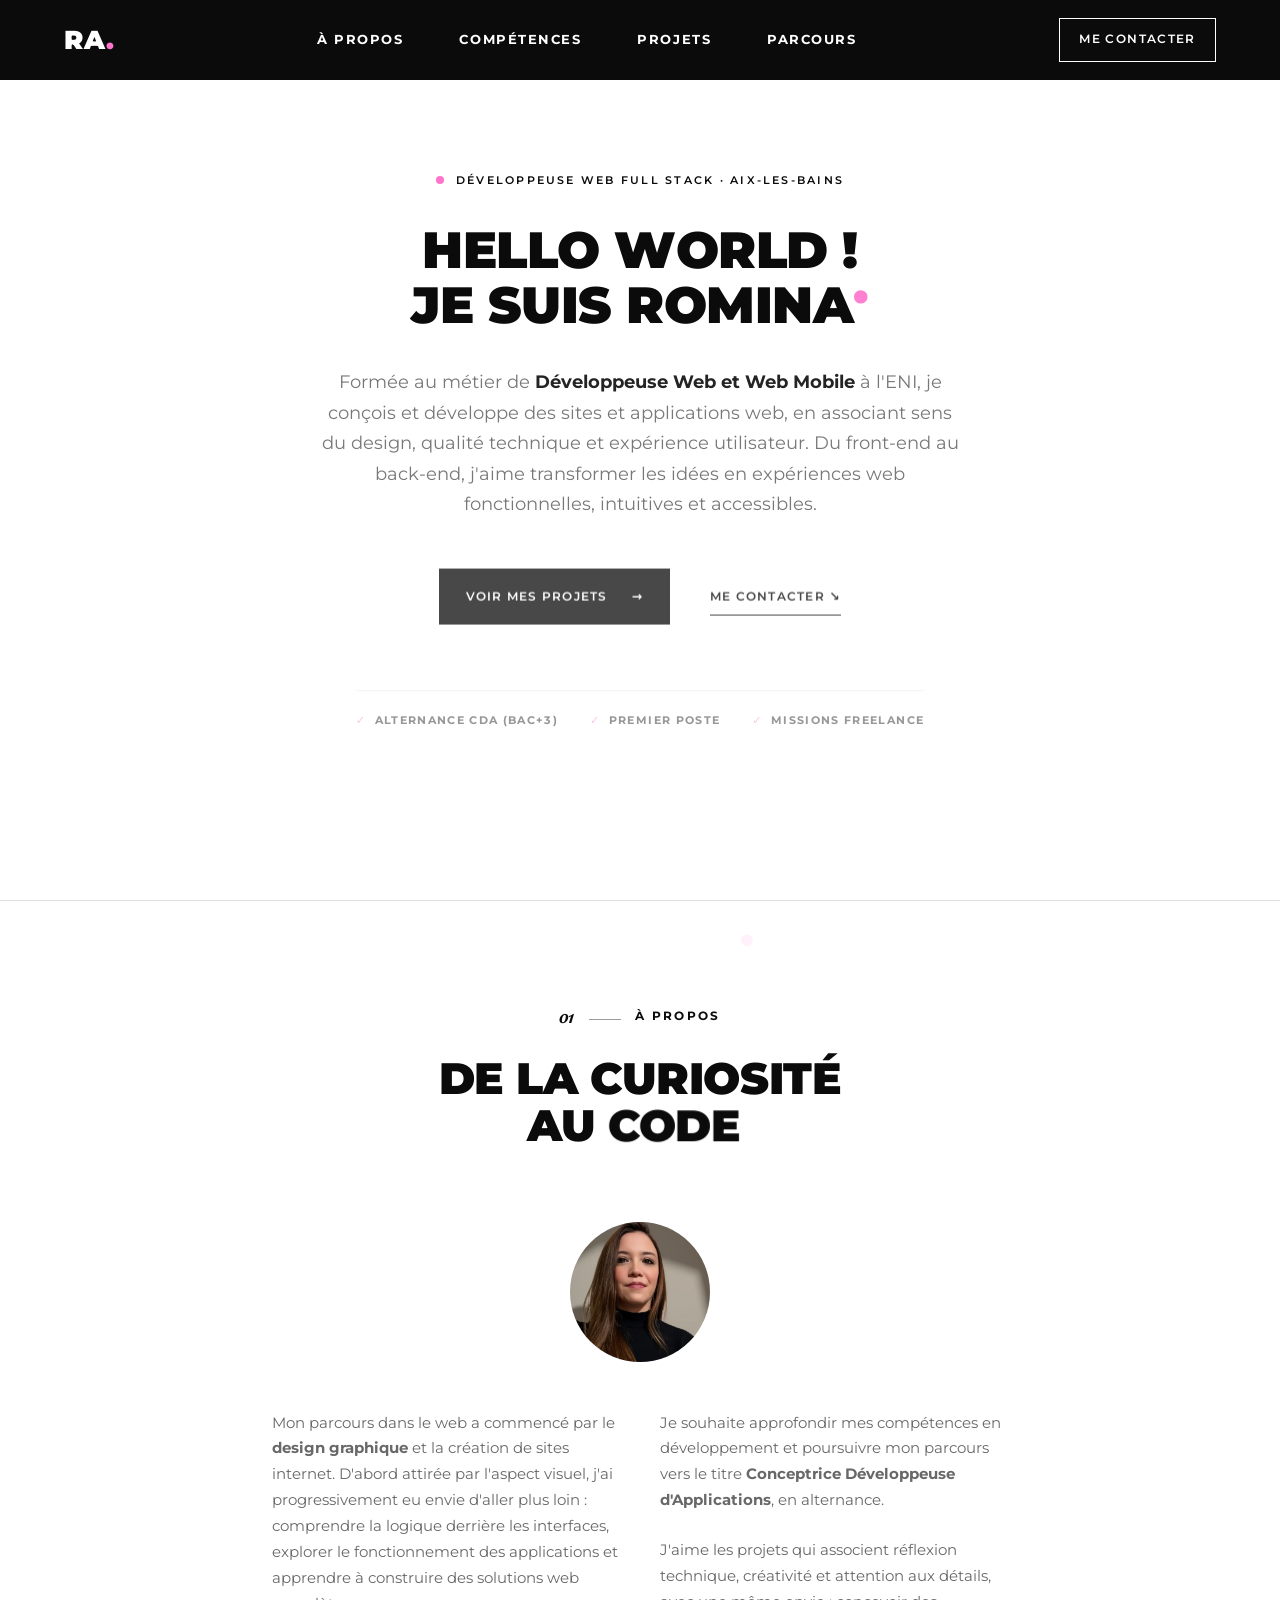
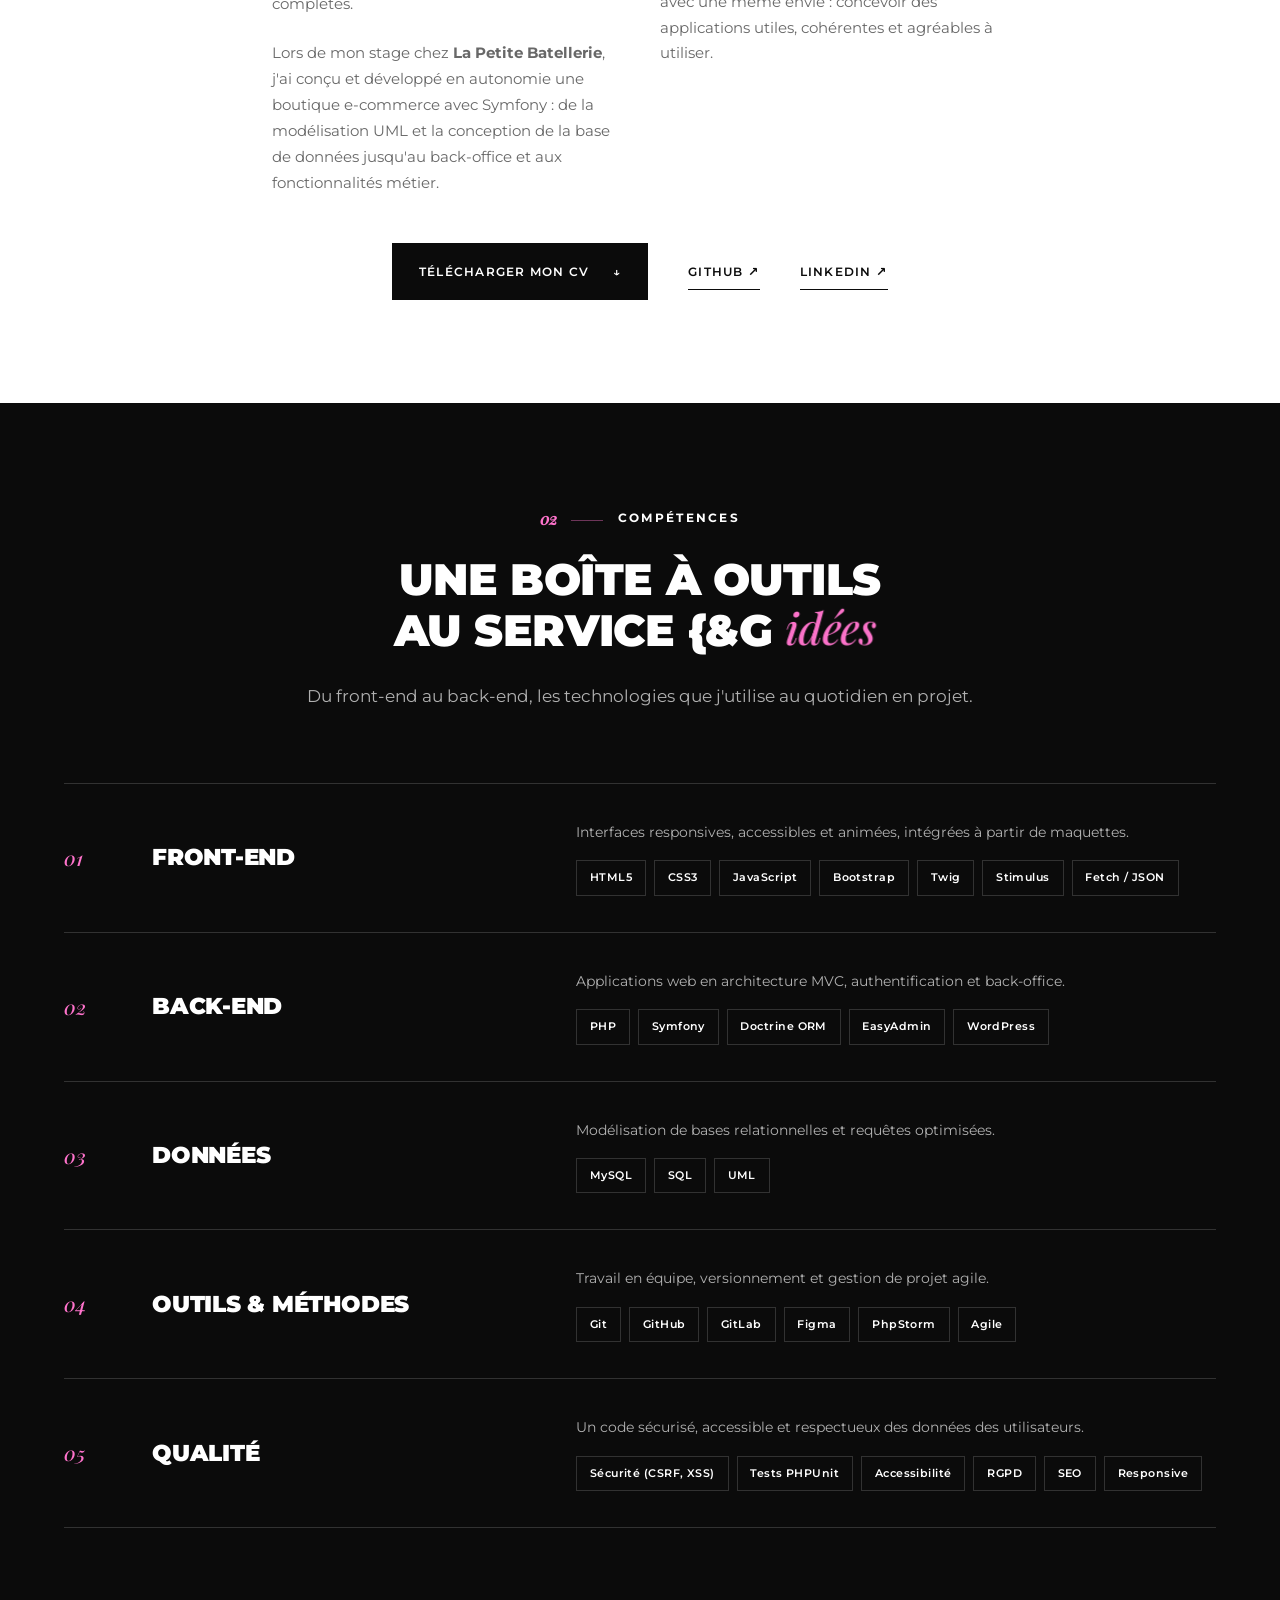
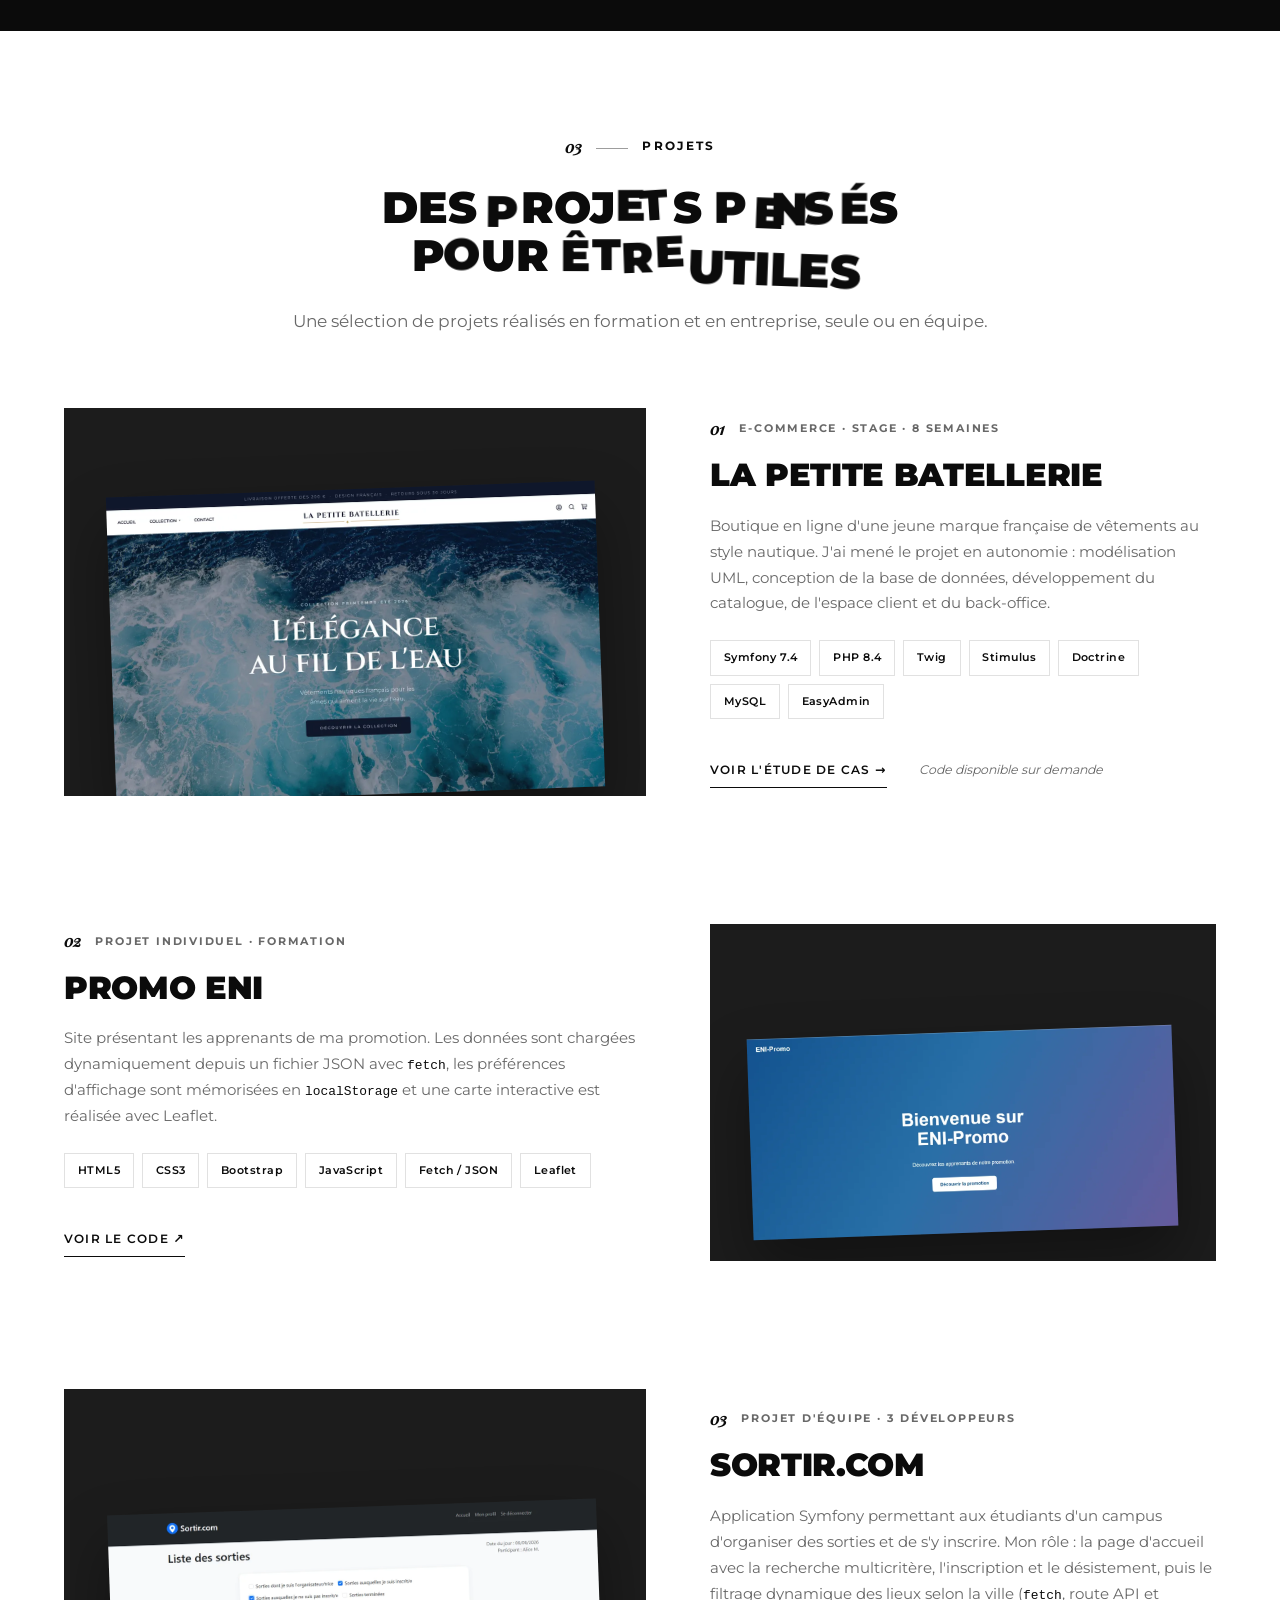
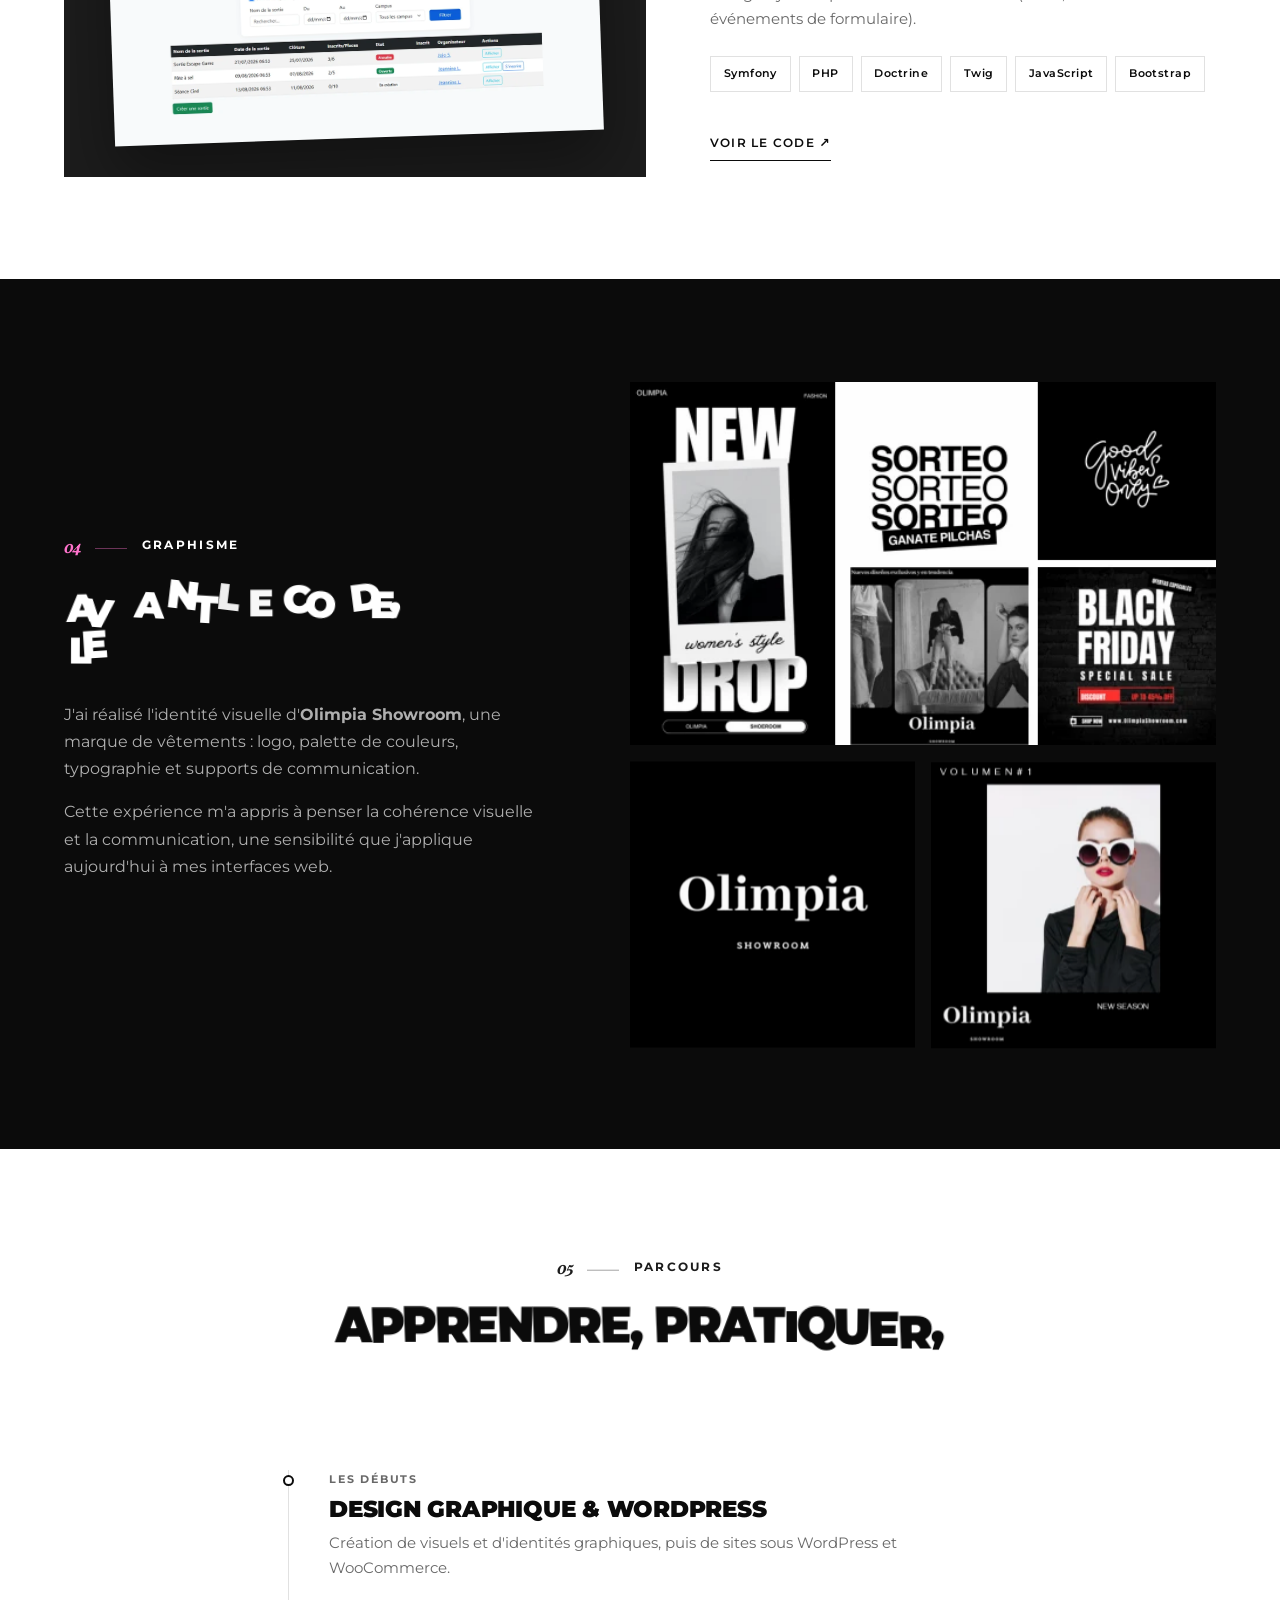
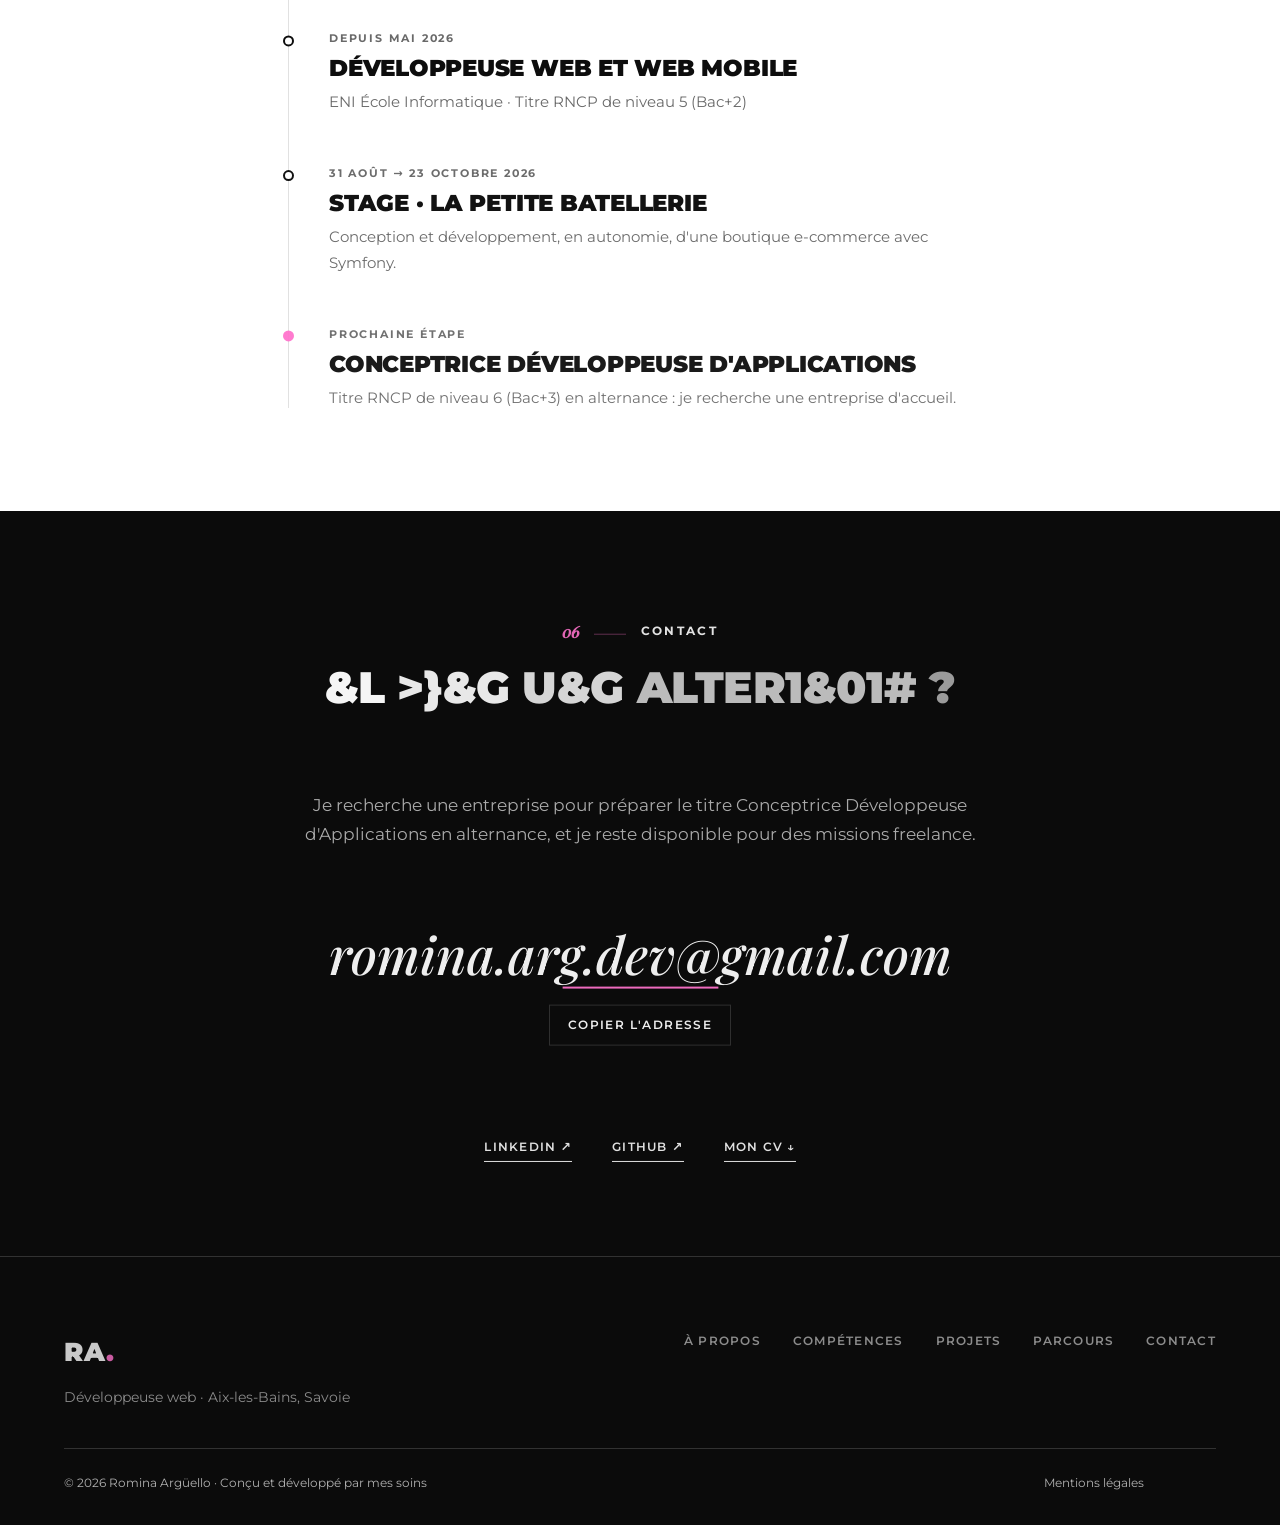
==== commit e7794de9: "style(titres): style A sur fond blanc (Montserrat noir + point rose), point final écrit dans le HTML" ====
--- a/index.html
+++ b/index.html
@@ -85,7 +85,7 @@
         <p class="eyebrow"><span class="eyebrow__dot" aria-hidden="true"></span>Développeuse web full stack · Aix-les-Bains</p>
 
         <h1 class="hero__title" id="hero-title" data-title-anim="fall">
-          <span lang="en">Hello world</span>&#8239;! <br>Je suis <em>Romina.</em>
+          <span lang="en">Hello world</span>&#8239;! <br>Je suis <em>Romina<span class="title-dot">.</span></em>
         </h1>
 
         <p class="hero__lead">
@@ -119,7 +119,7 @@
 
       <header class="section-head">
         <p class="kicker"><span class="kicker__number">01</span>À propos</p>
-        <h2 id="about-title" data-title-anim="wave">De la curiosité <br>au <em>code.</em></h2>
+        <h2 id="about-title" data-title-anim="wave">De la curiosité <br>au <em>code<span class="title-dot">.</span></em></h2>
       </header>
 
       <figure class="about__photo">
@@ -171,7 +171,7 @@
 
       <header class="section-head">
         <p class="kicker"><span class="kicker__number">02</span>Compétences</p>
-        <h2 id="skills-title" data-title-anim="scramble">Une boîte à outils <br>au service des <em>idées.</em></h2>
+        <h2 id="skills-title" data-title-anim="scramble">Une boîte à outils <br>au service des <em>idées<span class="title-dot">.</span></em></h2>
         <p class="section-head__intro">
           Du front-end au back-end, les technologies que j'utilise au quotidien en projet.
         </p>
@@ -263,7 +263,7 @@
 
       <header class="section-head">
         <p class="kicker"><span class="kicker__number">03</span>Projets</p>
-        <h2 id="projects-title" data-title-anim="scatter">Des projets pensés <br>pour être <em>utiles.</em></h2>
+        <h2 id="projects-title" data-title-anim="scatter">Des projets pensés <br>pour être <em>utiles<span class="title-dot">.</span></em></h2>
         <p class="section-head__intro">
           Une sélection de projets réalisés en formation et en entreprise, seule ou en équipe.
         </p>
@@ -371,7 +371,7 @@
 
         <div class="design__text">
           <p class="kicker"><span class="kicker__number">04</span>Graphisme</p>
-          <h2 id="design-title" data-title-anim="scatter">Avant le code, <br>le <em>design.</em></h2>
+          <h2 id="design-title" data-title-anim="scatter">Avant le code, <br>le <em>design<span class="title-dot">.</span></em></h2>
           <p>
             J'ai réalisé l'identité visuelle d'<strong>Olimpia Showroom</strong>, une marque de vêtements :
             logo, palette de couleurs, typographie et supports de communication.
@@ -406,7 +406,7 @@
 
       <header class="section-head">
         <p class="kicker"><span class="kicker__number">05</span>Parcours</p>
-        <h2 id="journey-title" data-title-anim="wave">Apprendre, pratiquer, <br><em>évoluer.</em></h2>
+        <h2 id="journey-title" data-title-anim="wave">Apprendre, pratiquer, <br><em>évoluer<span class="title-dot">.</span></em></h2>
       </header>
 
       <ol class="timeline">
@@ -439,7 +439,7 @@
 
       <header class="section-head">
         <p class="kicker"><span class="kicker__number">06</span>Contact</p>
-        <h2 id="contact-title" data-title-anim="scramble">Un projet, une alternance ? <br><em>Parlons-en.</em></h2>
+        <h2 id="contact-title" data-title-anim="scramble">Un projet, une alternance ? <br><em>Parlons-en<span class="title-dot">.</span></em></h2>
         <p class="section-head__intro">
           Je recherche une entreprise pour préparer le titre Conceptrice Développeuse d'Applications
           en alternance, et je reste disponible pour des missions freelance.
--- a/assets/css/base.css
+++ b/assets/css/base.css
@@ -85,20 +85,20 @@
 h2 { font-size: clamp(1.75rem, 3.5vw, 2.75rem); }
 h3 { font-size: clamp(1.15rem, 1.8vw, 1.5rem); }
 
-/* Highlighted words in titles: <em>sur mesure.</em>
-   Serif italic, lowercase, with a pink "highlighter" band behind.
-   (Pink text on white would not be readable enough: contrast < 3:1) */
+/* Highlighted word in titles: <em>code<span class="title-dot">.</span></em>
+   On a WHITE background, the word looks like the rest of the title
+   (same font, same black color): only the final dot is pink, like the "RA." logo.
+   The dark sections have their own style (see layout.css). */
 h1 em,
 h2 em {
-  font-family: var(--font-accent);
-  font-style: italic;
-  font-weight: 500;
-  text-transform: none;
-  background-image: linear-gradient(transparent 60%, var(--color-pink) 60%, var(--color-pink) 92%, transparent 92%);
-  -webkit-box-decoration-break: clone;
-  box-decoration-break: clone;      /* the band follows the text if it wraps */
-  padding: 0 .1em;
-  white-space: nowrap;              /* "sur mesure." never breaks in the middle */
+  font-style: normal;               /* <em> is italic by default in browsers */
+  white-space: nowrap;              /* the word never breaks in the middle */
+}
+
+/* Pink final dot: it stays readable on white because it is decorative
+   (the text itself remains black → contrast OK) */
+.title-dot {
+  color: var(--color-pink);
 }
 
 p {
--- a/assets/css/layout.css
+++ b/assets/css/layout.css
@@ -180,9 +180,14 @@
   font-size: 1.05rem;
 }
 
-/* On black, pink text is readable: no highlighter band needed */
+/* On black: the highlighted word becomes a pink serif italic
+   (pink on black is readable: contrast > 7:1) */
+.section--dark h1 em,
 .section--dark h2 em {
-  background-image: none;
+  font-family: var(--font-accent);
+  font-style: italic;
+  font-weight: 500;
+  text-transform: none;
   color: var(--color-pink);
 }
 
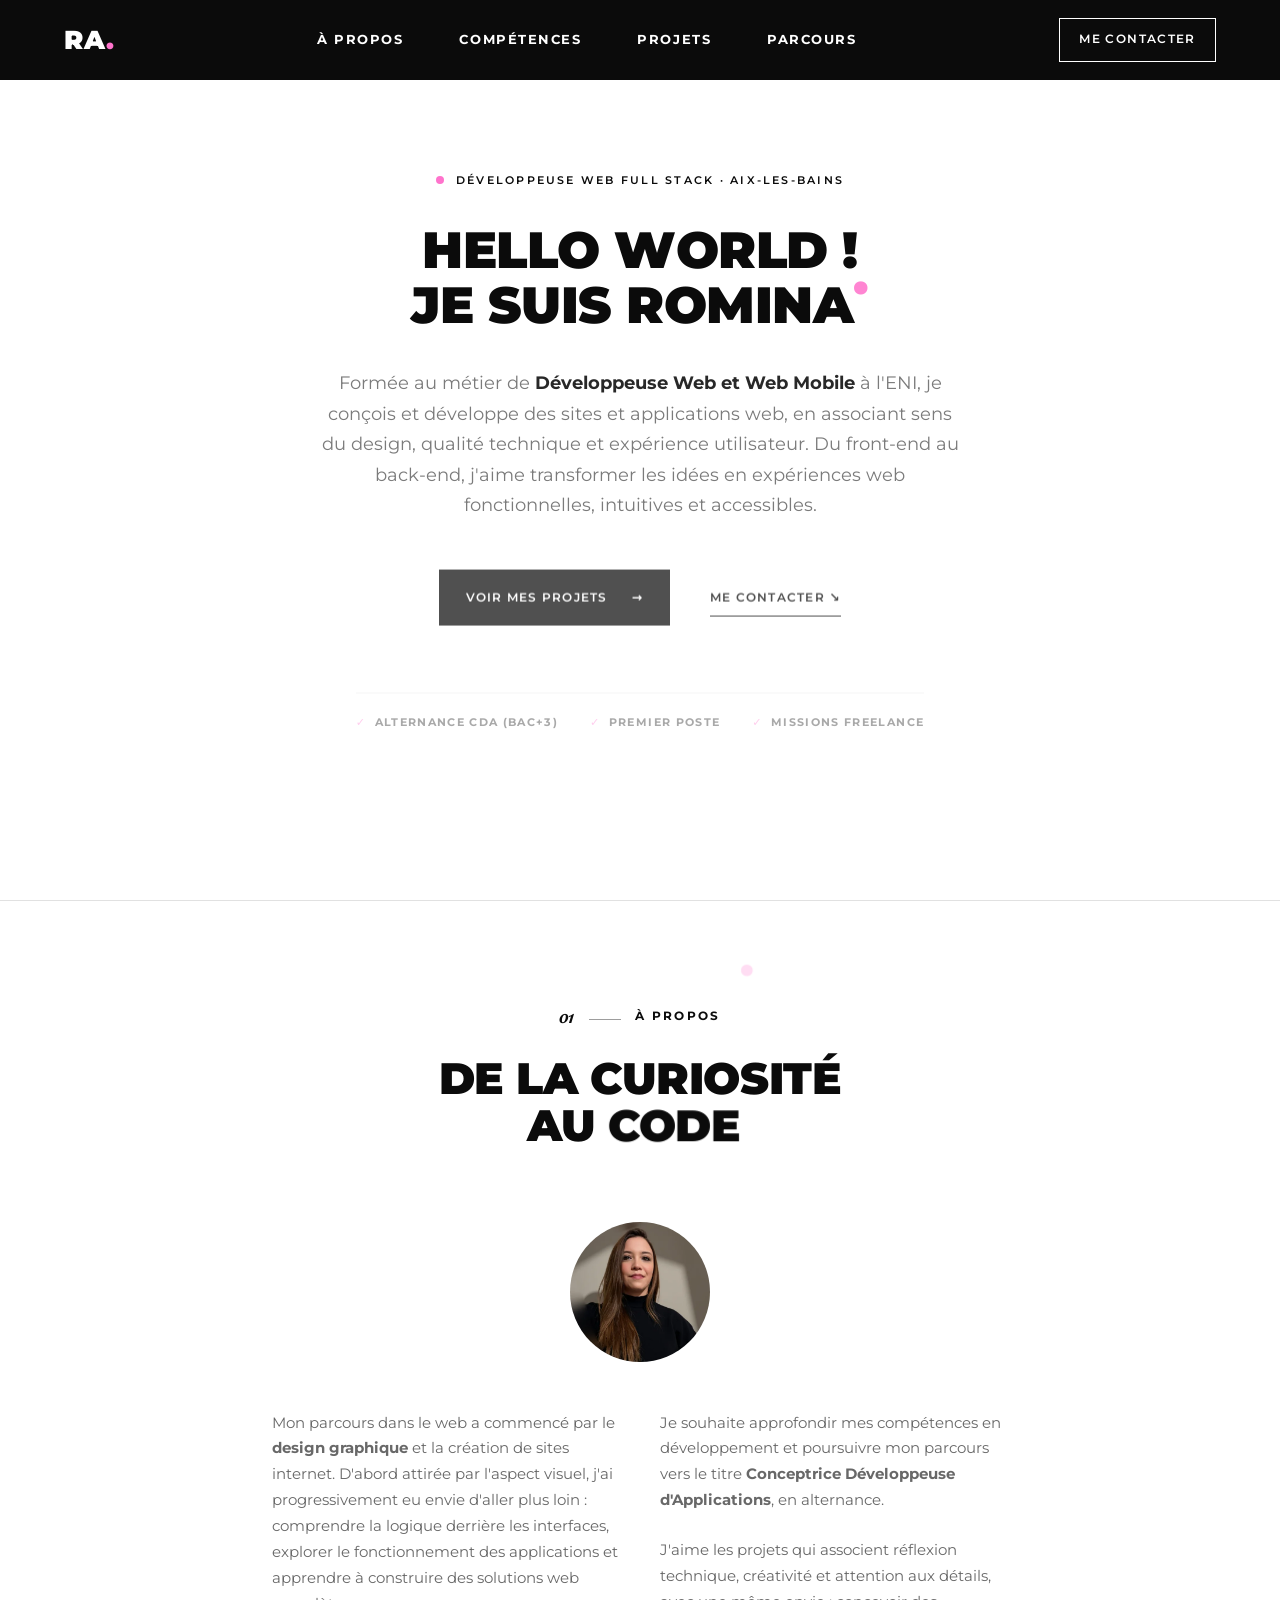
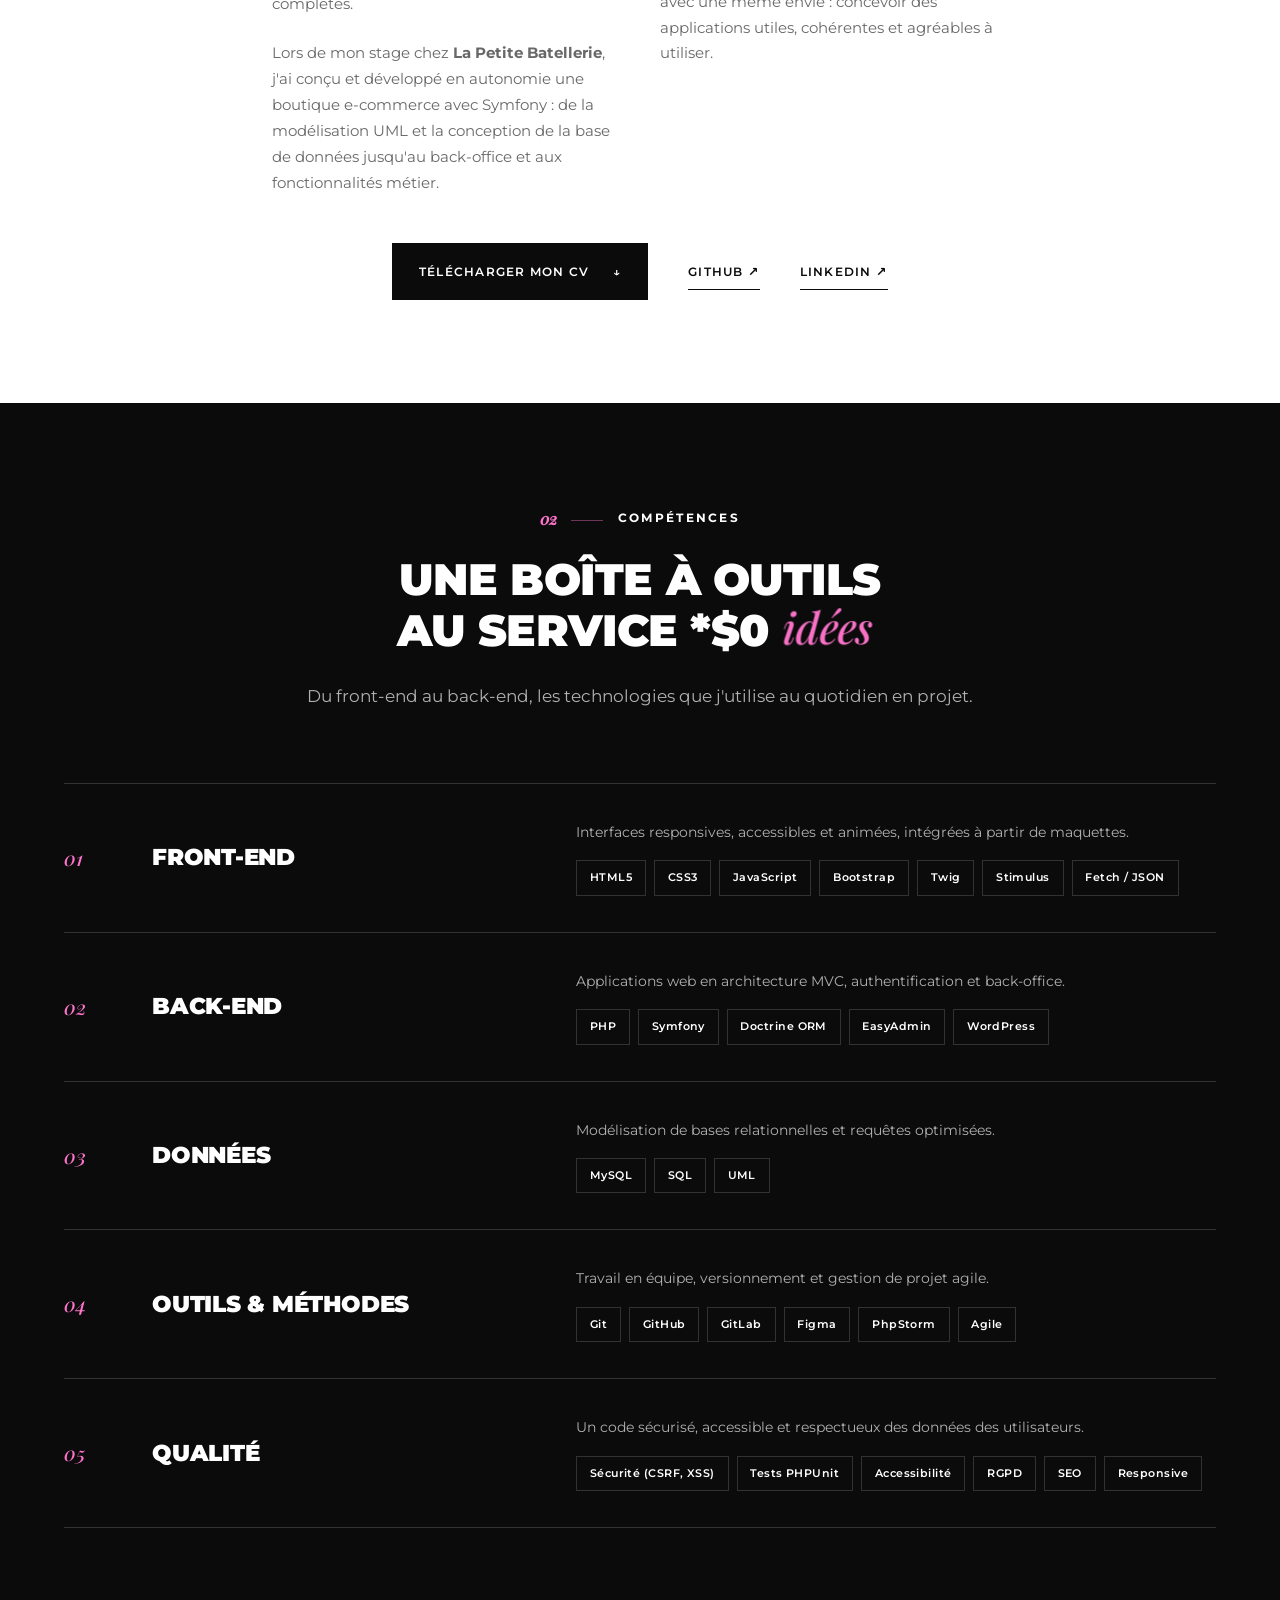
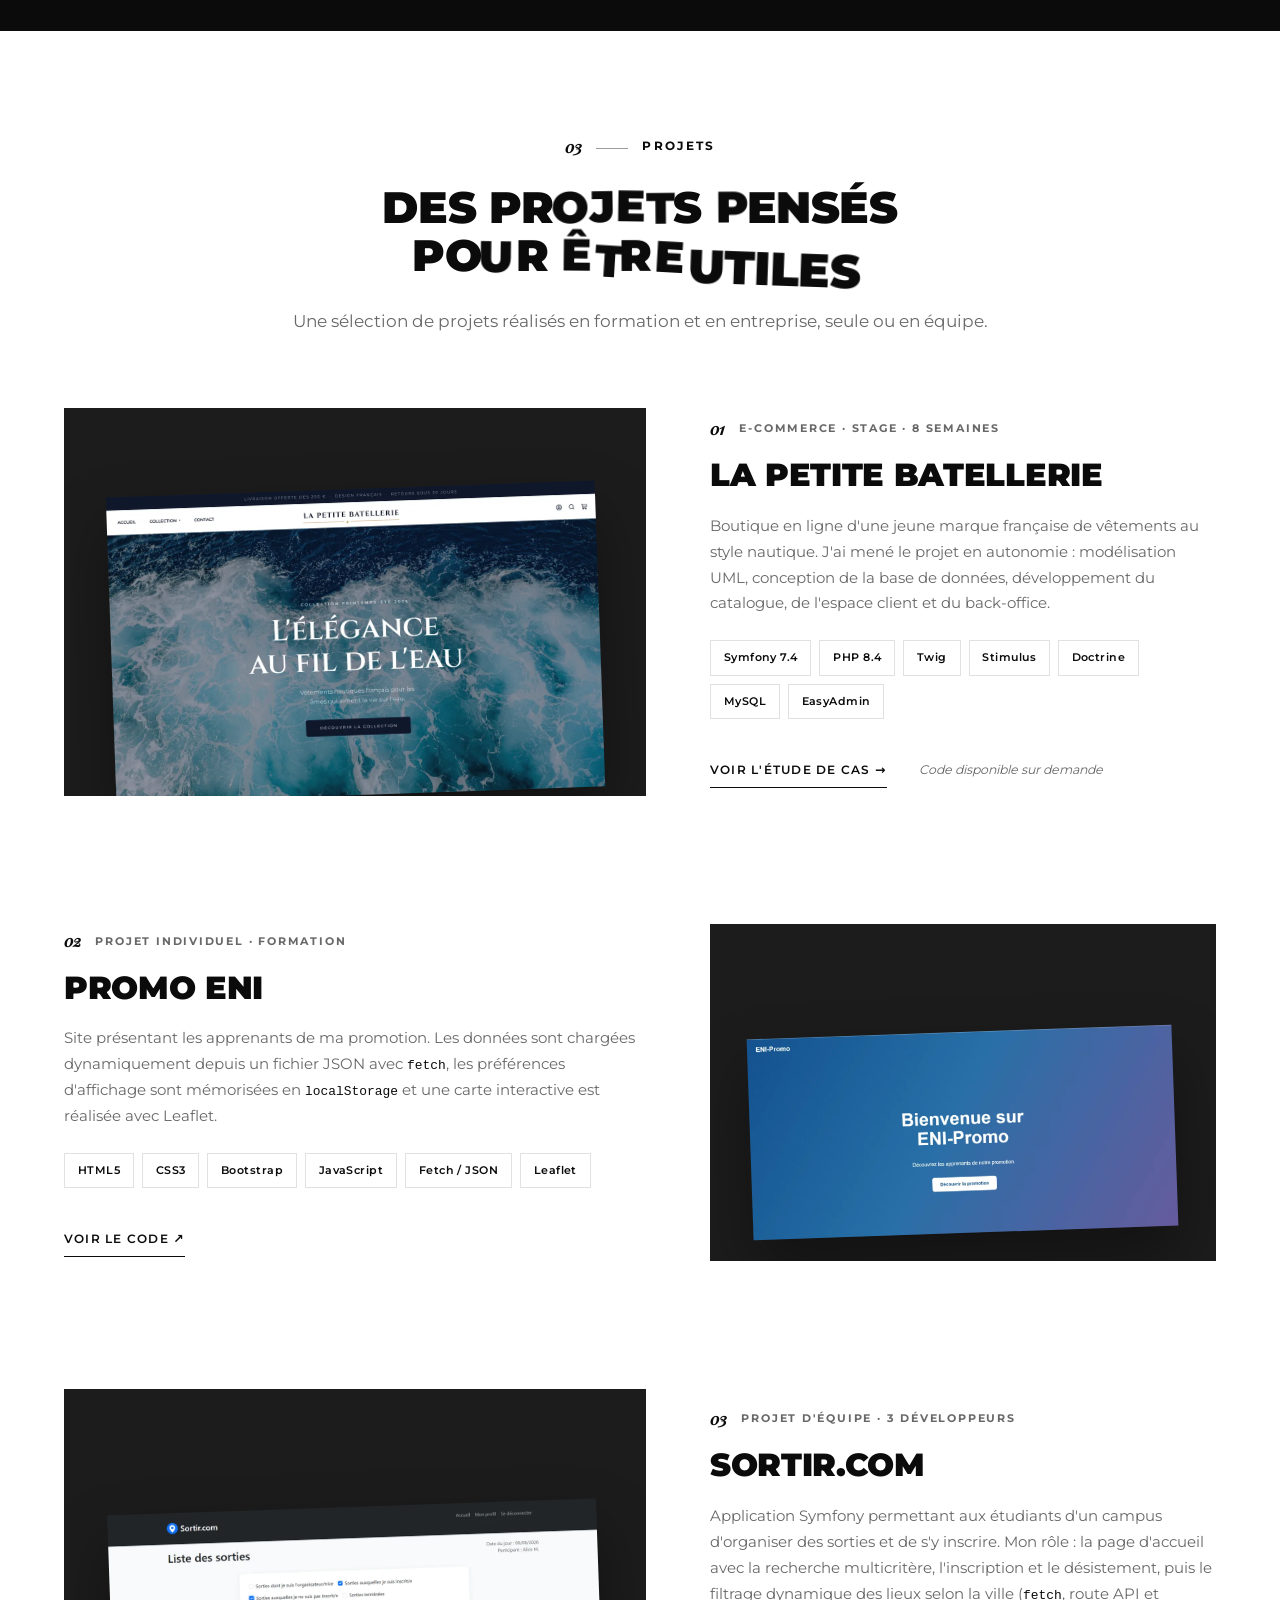
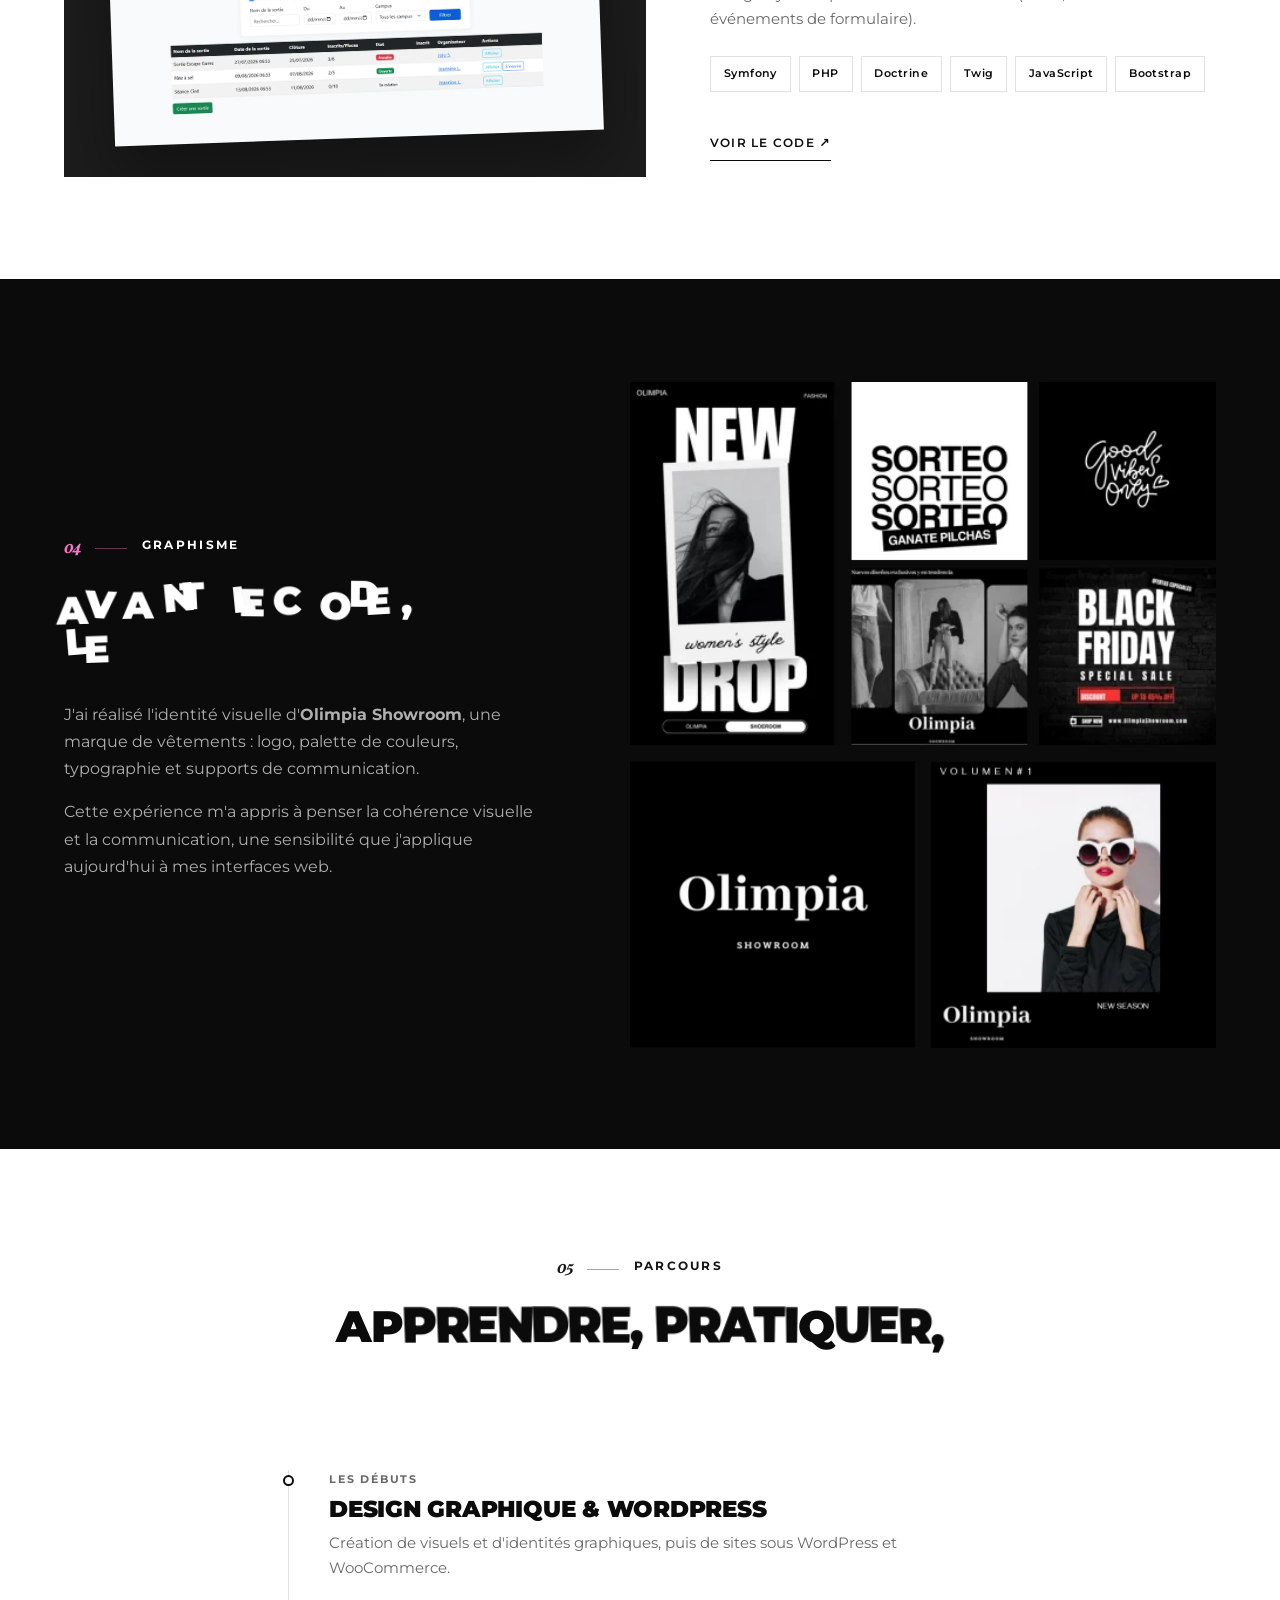
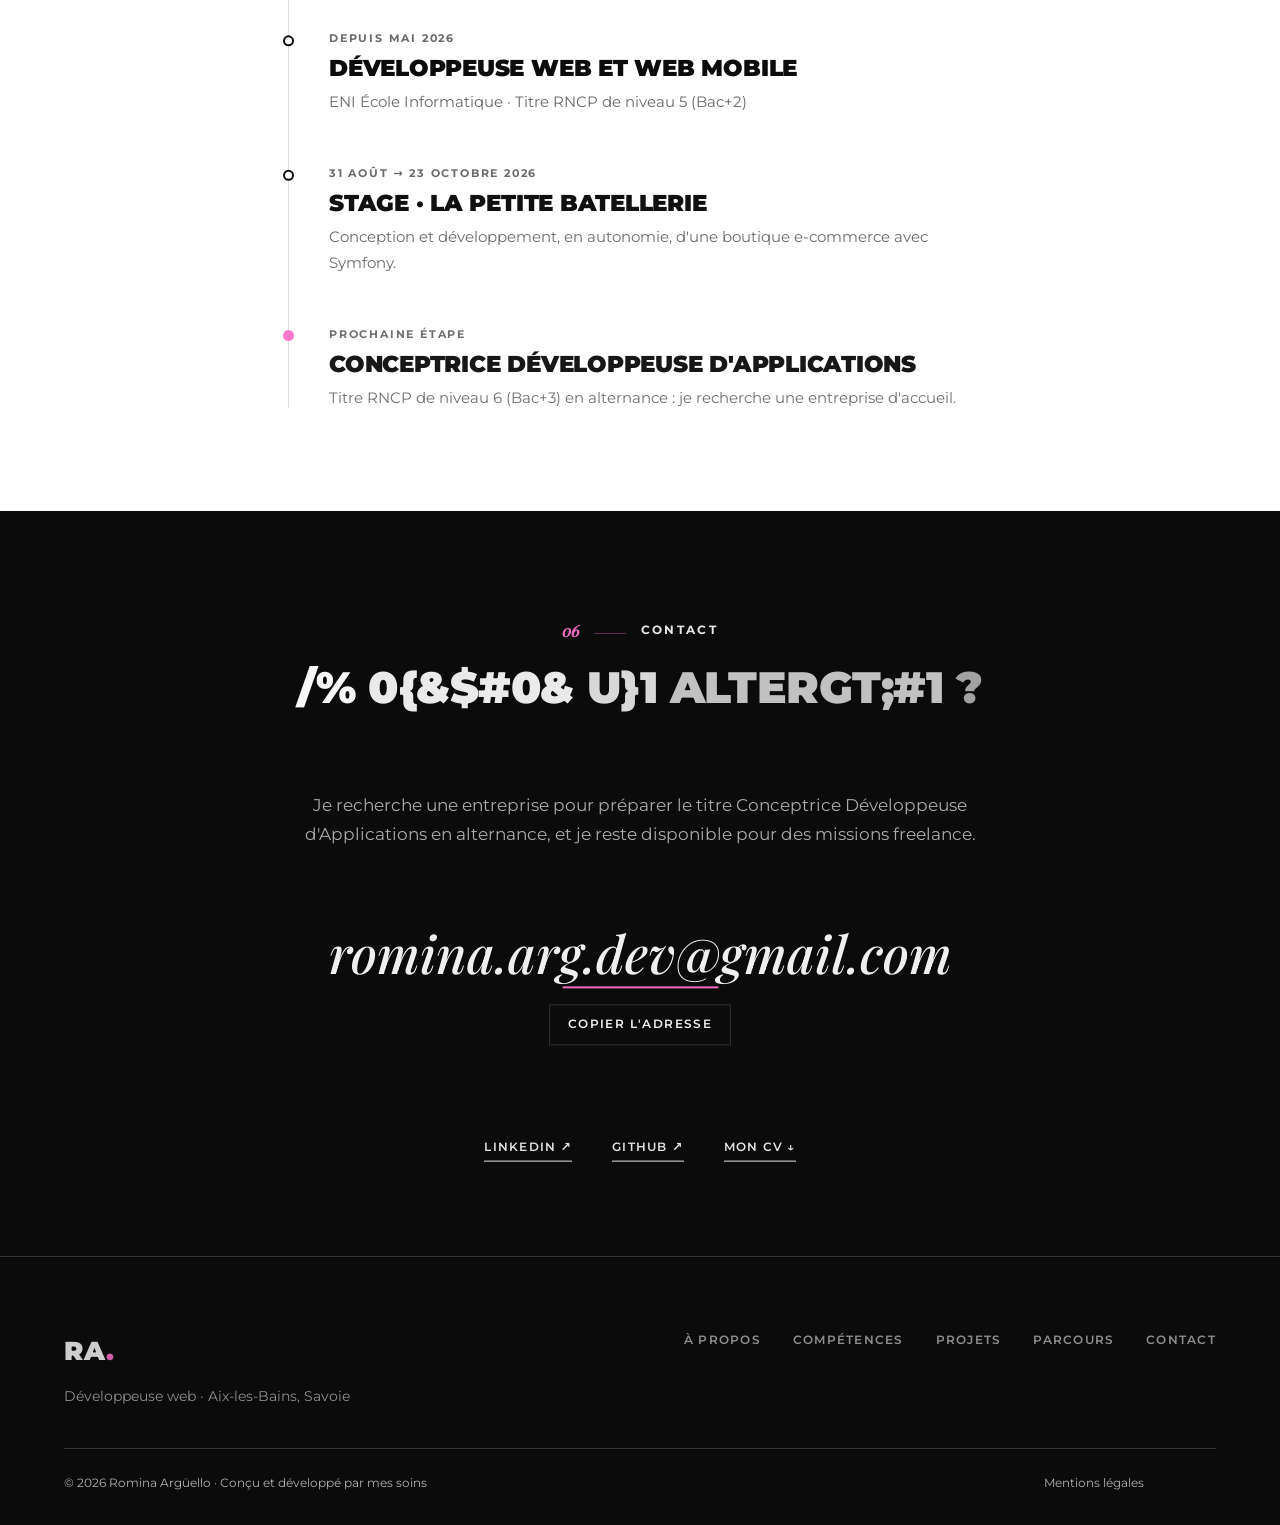
==== commit c347fd22: "feat(cv): ajout du CV PDF téléchargeable" ====
--- a/index.html
+++ b/index.html
@@ -151,7 +151,6 @@
         </div>
 
         <div class="about__actions">
-          <!-- TODO: add the PDF in assets/cv/ before going live -->
           <a class="btn-main" href="assets/cv/romina-arguello-cv.pdf" download>
             Télécharger mon CV <span aria-hidden="true">↓</span>
           </a>
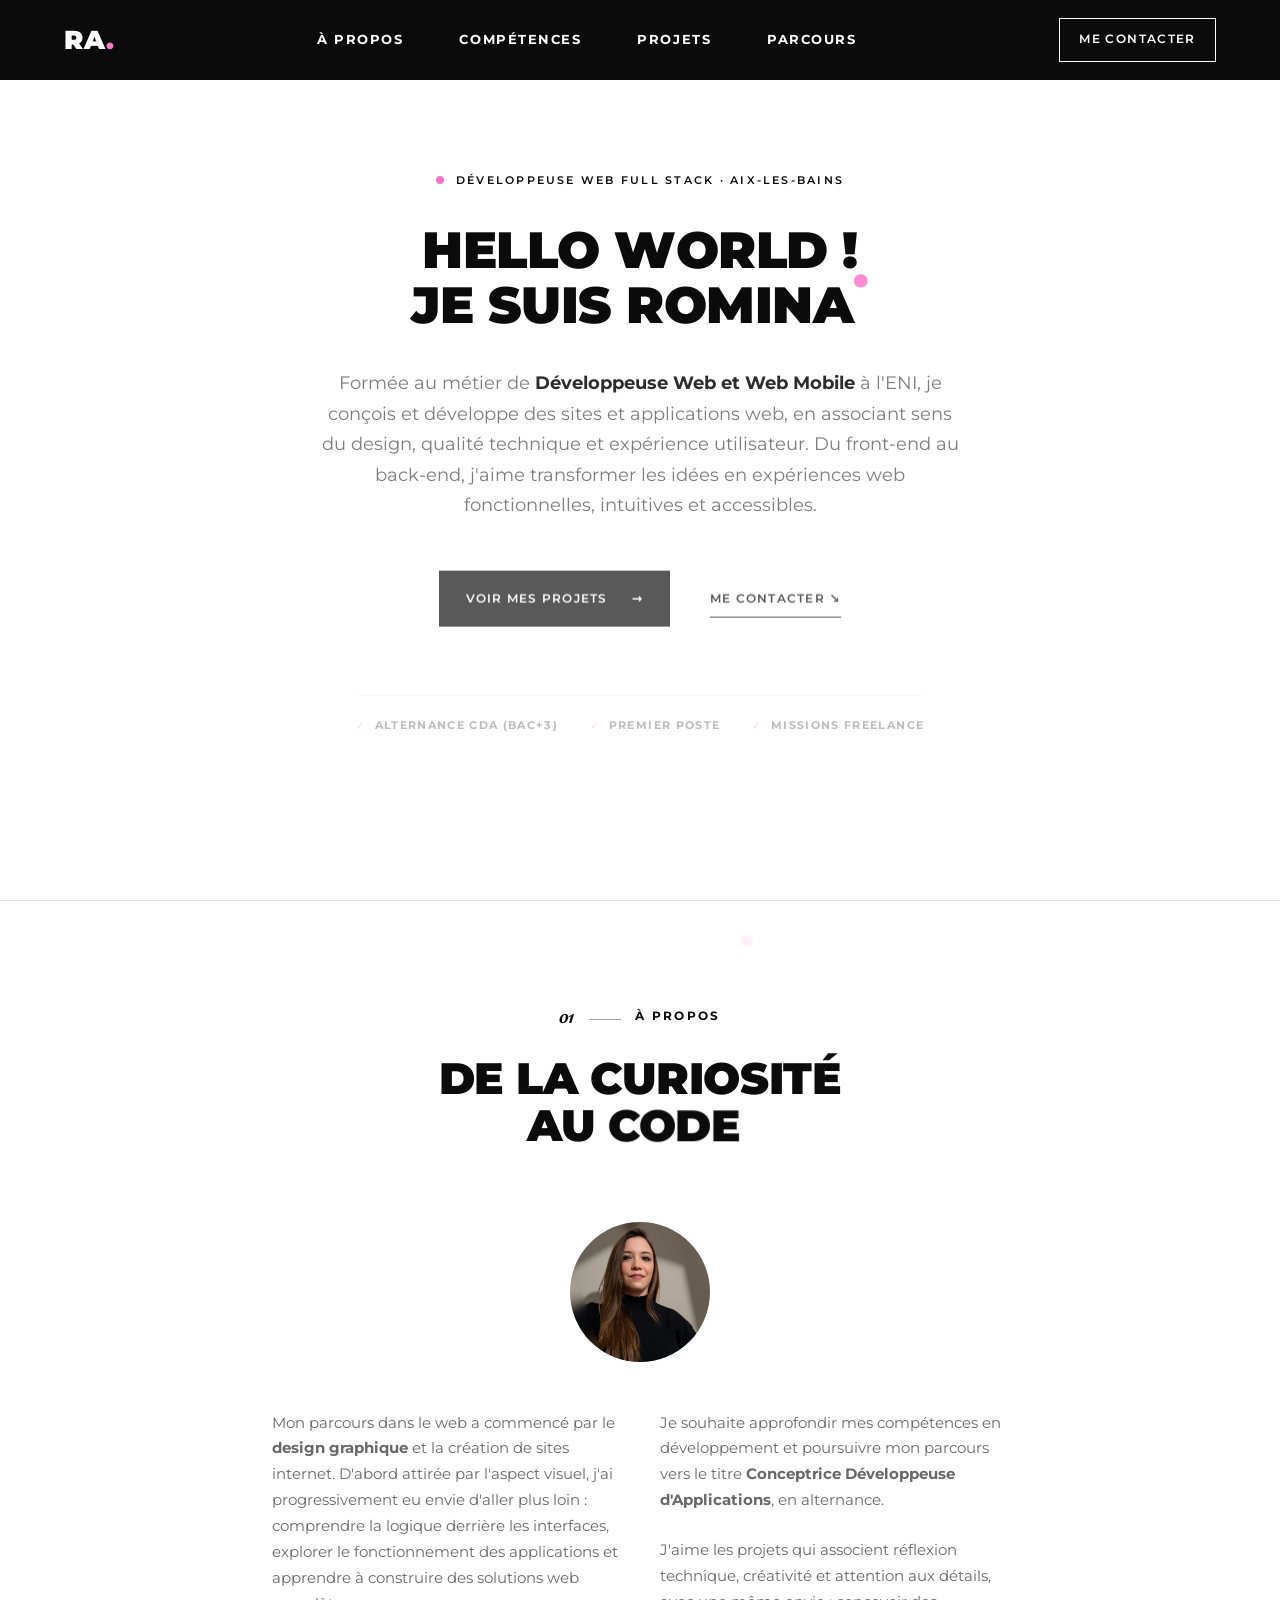
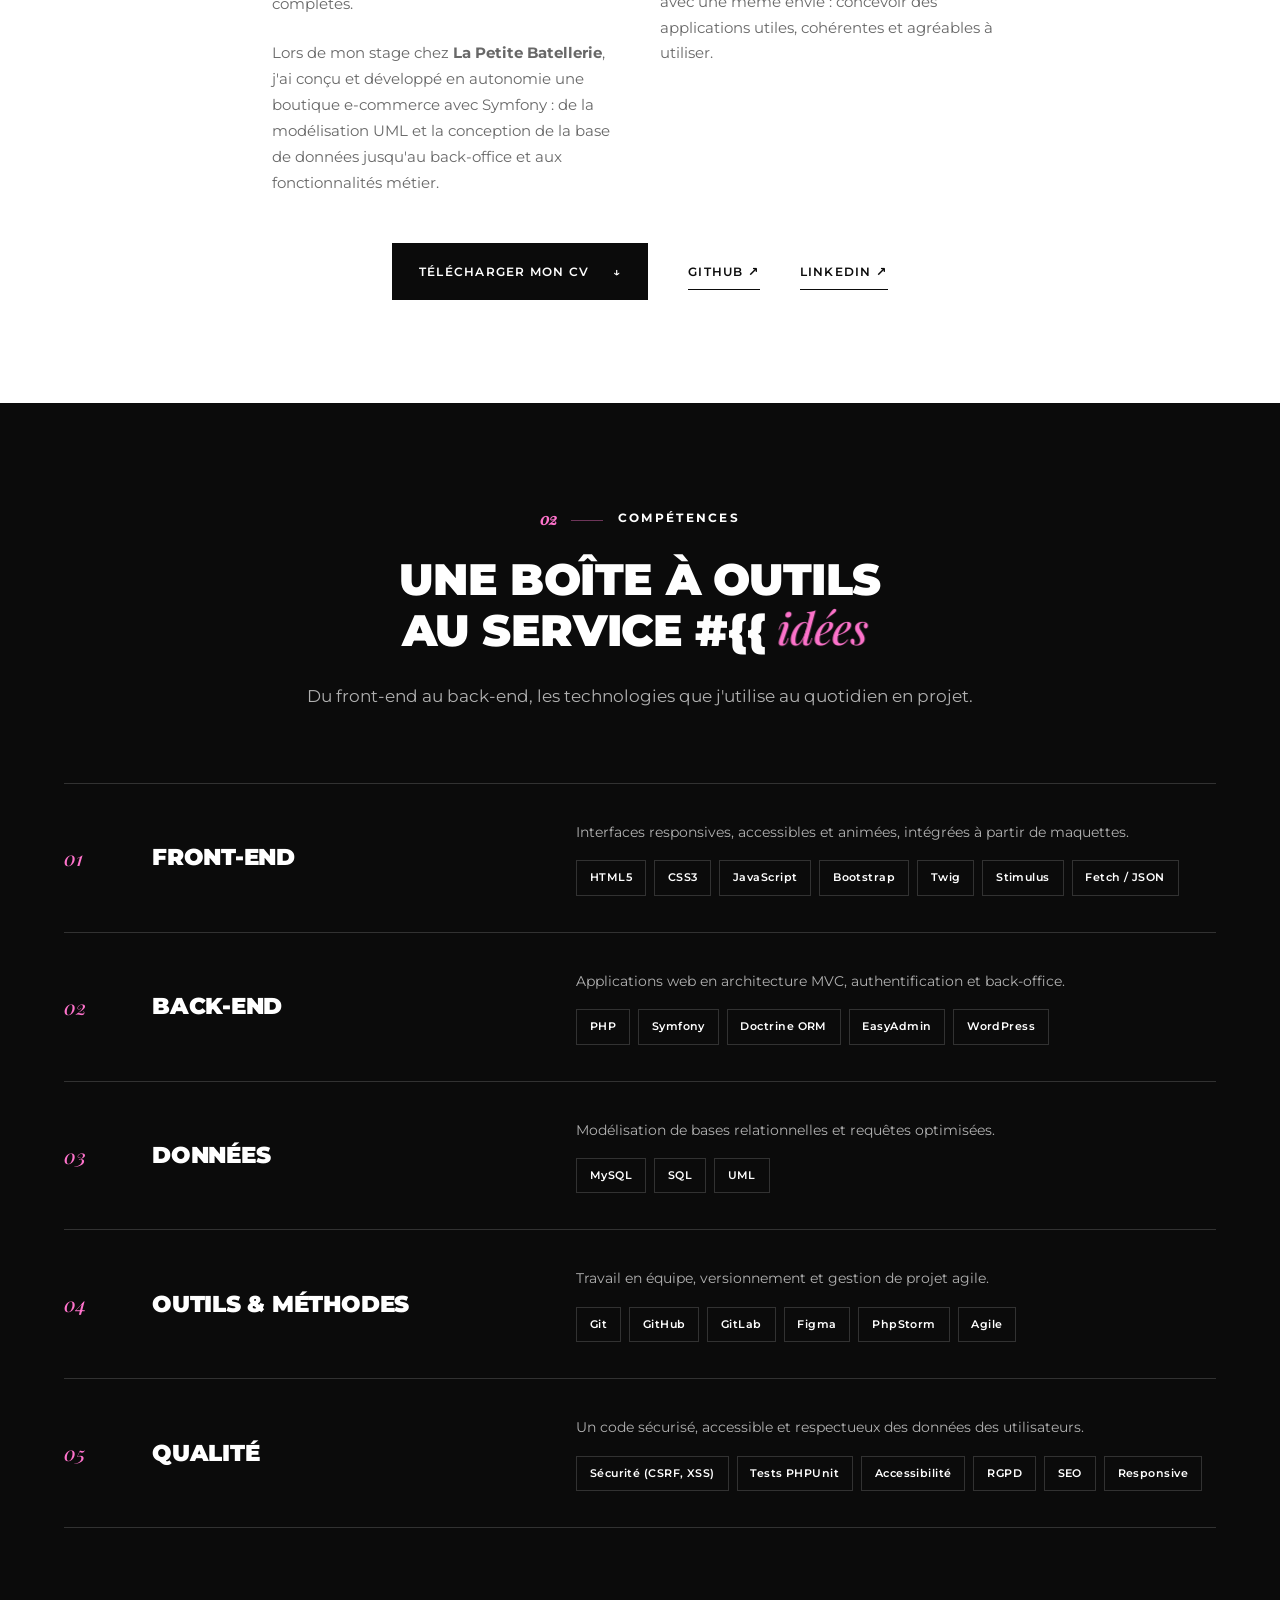
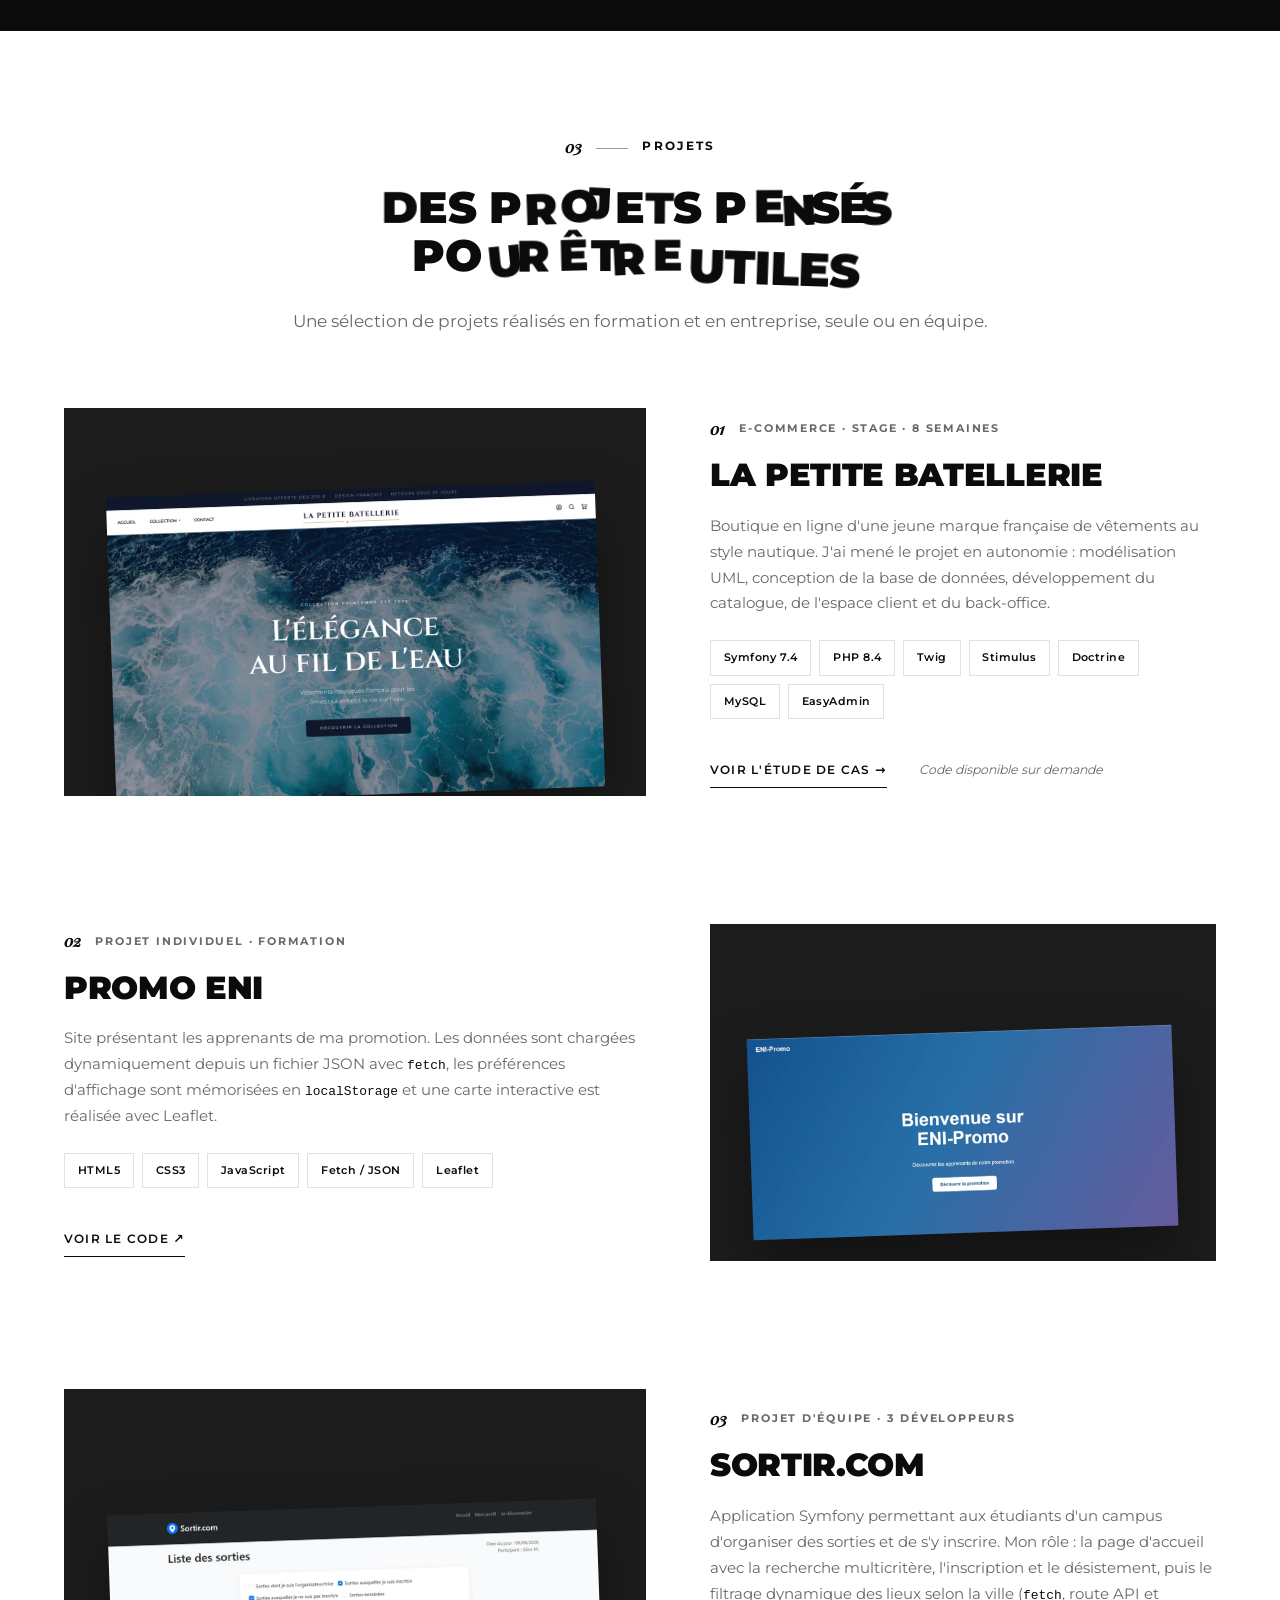
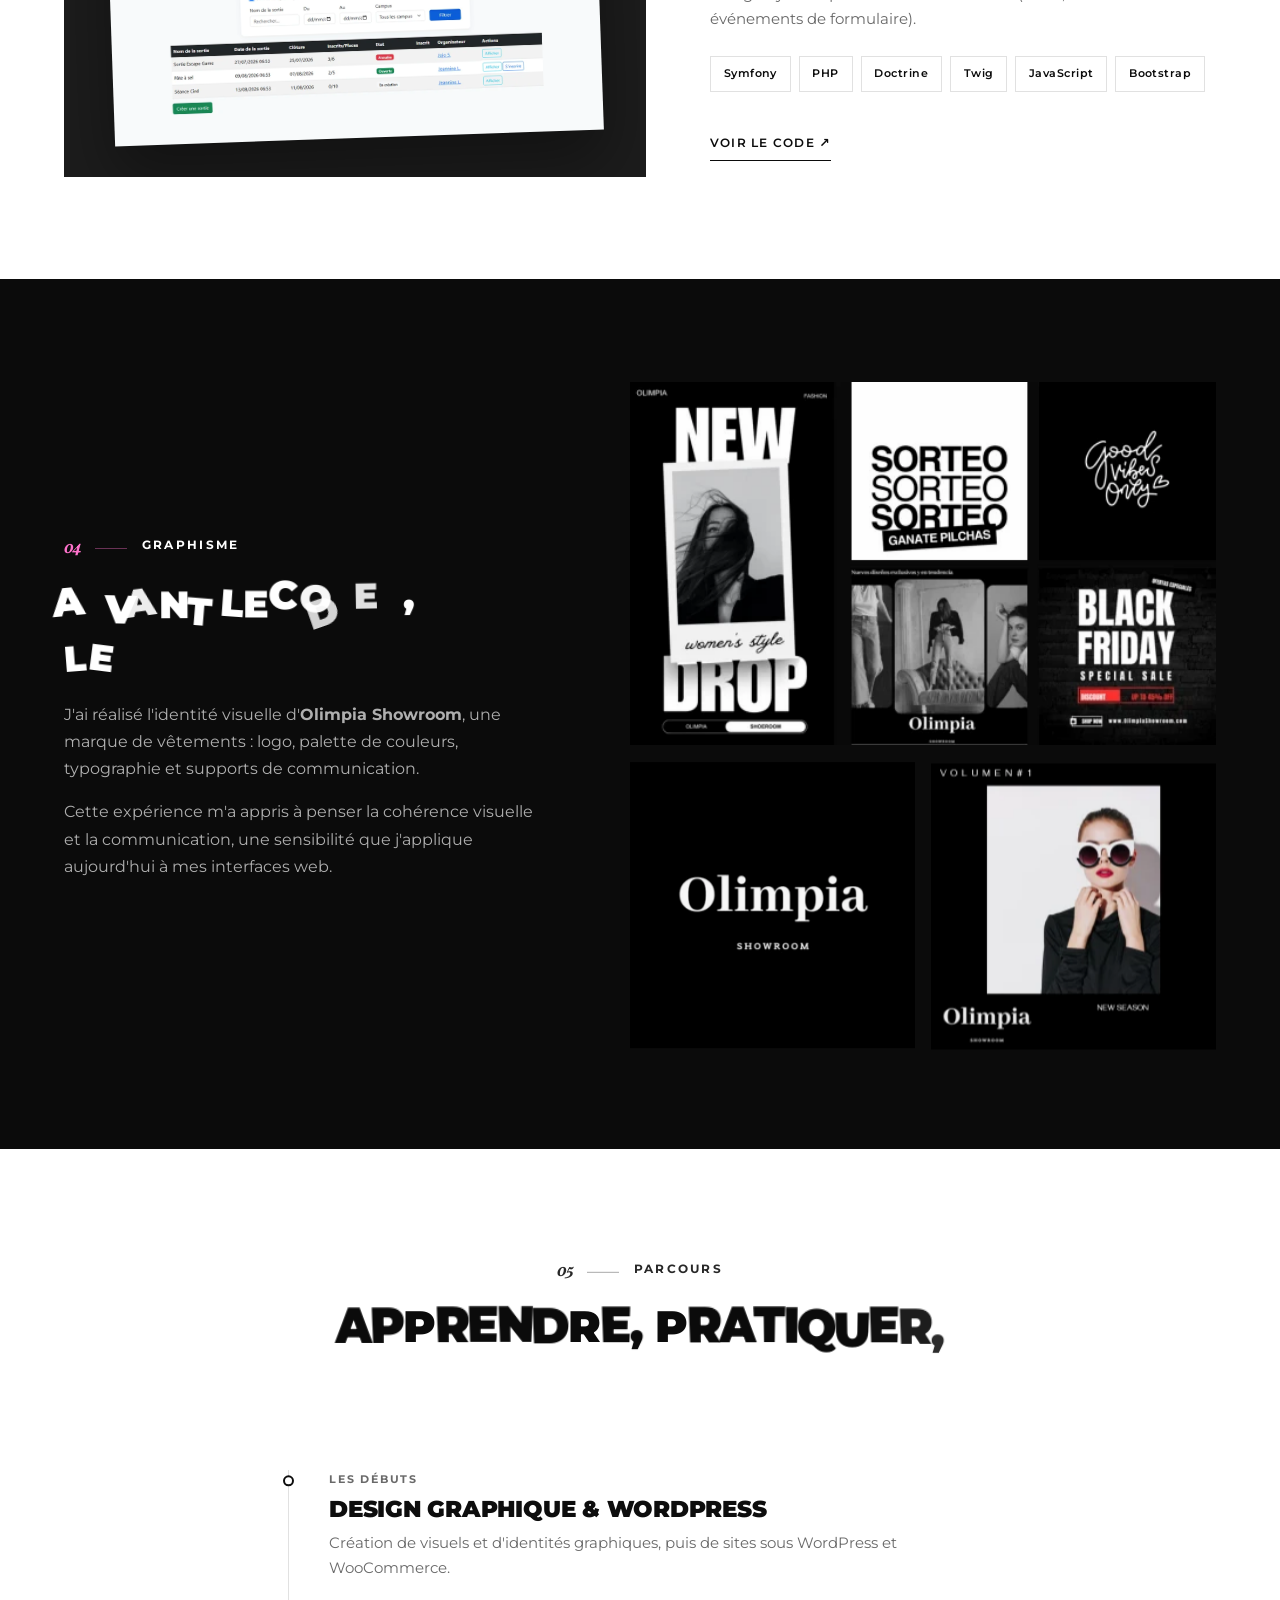
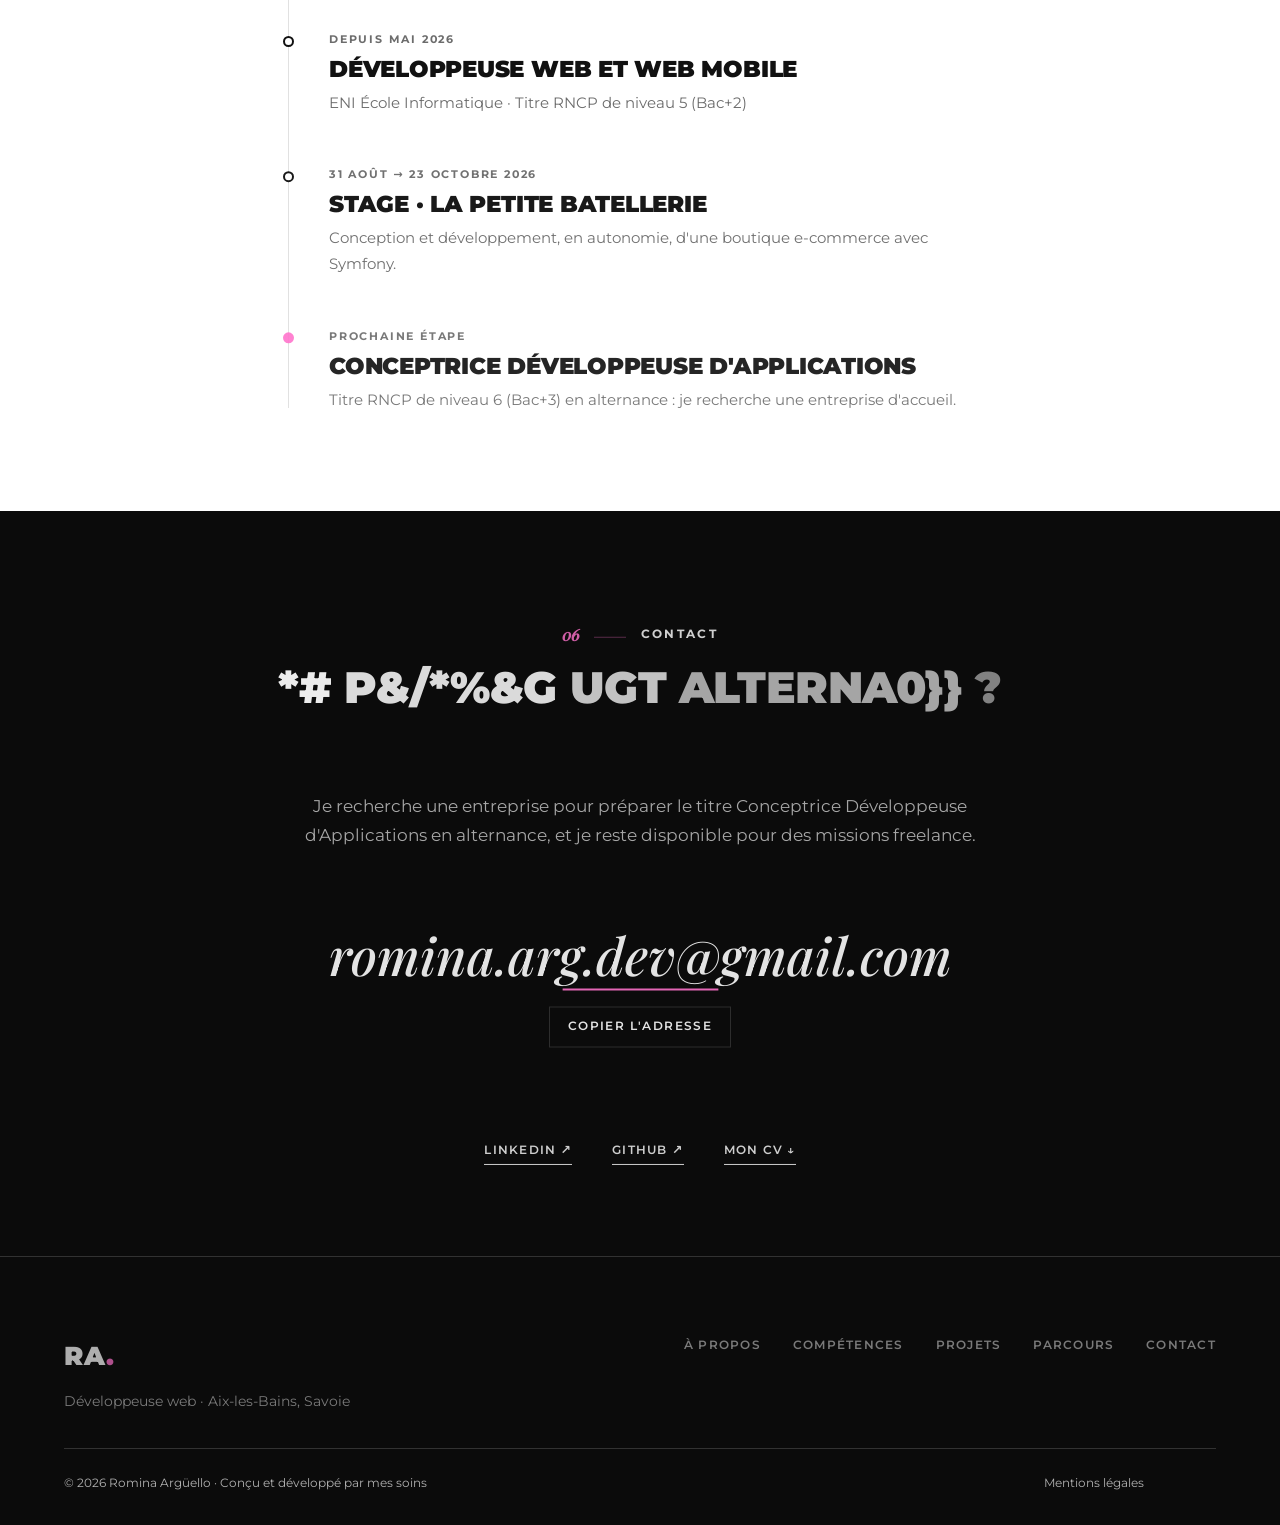
==== commit 273db43b: "fix(projects): remove Bootstrap tag from Promo ENI card" ====
--- a/index.html
+++ b/index.html
@@ -317,7 +317,6 @@
           <ul class="tag-list" aria-label="Technologies utilisées">
             <li class="tag">HTML5</li>
             <li class="tag">CSS3</li>
-            <li class="tag">Bootstrap</li>
             <li class="tag">JavaScript</li>
             <li class="tag">Fetch / JSON</li>
             <li class="tag">Leaflet</li>
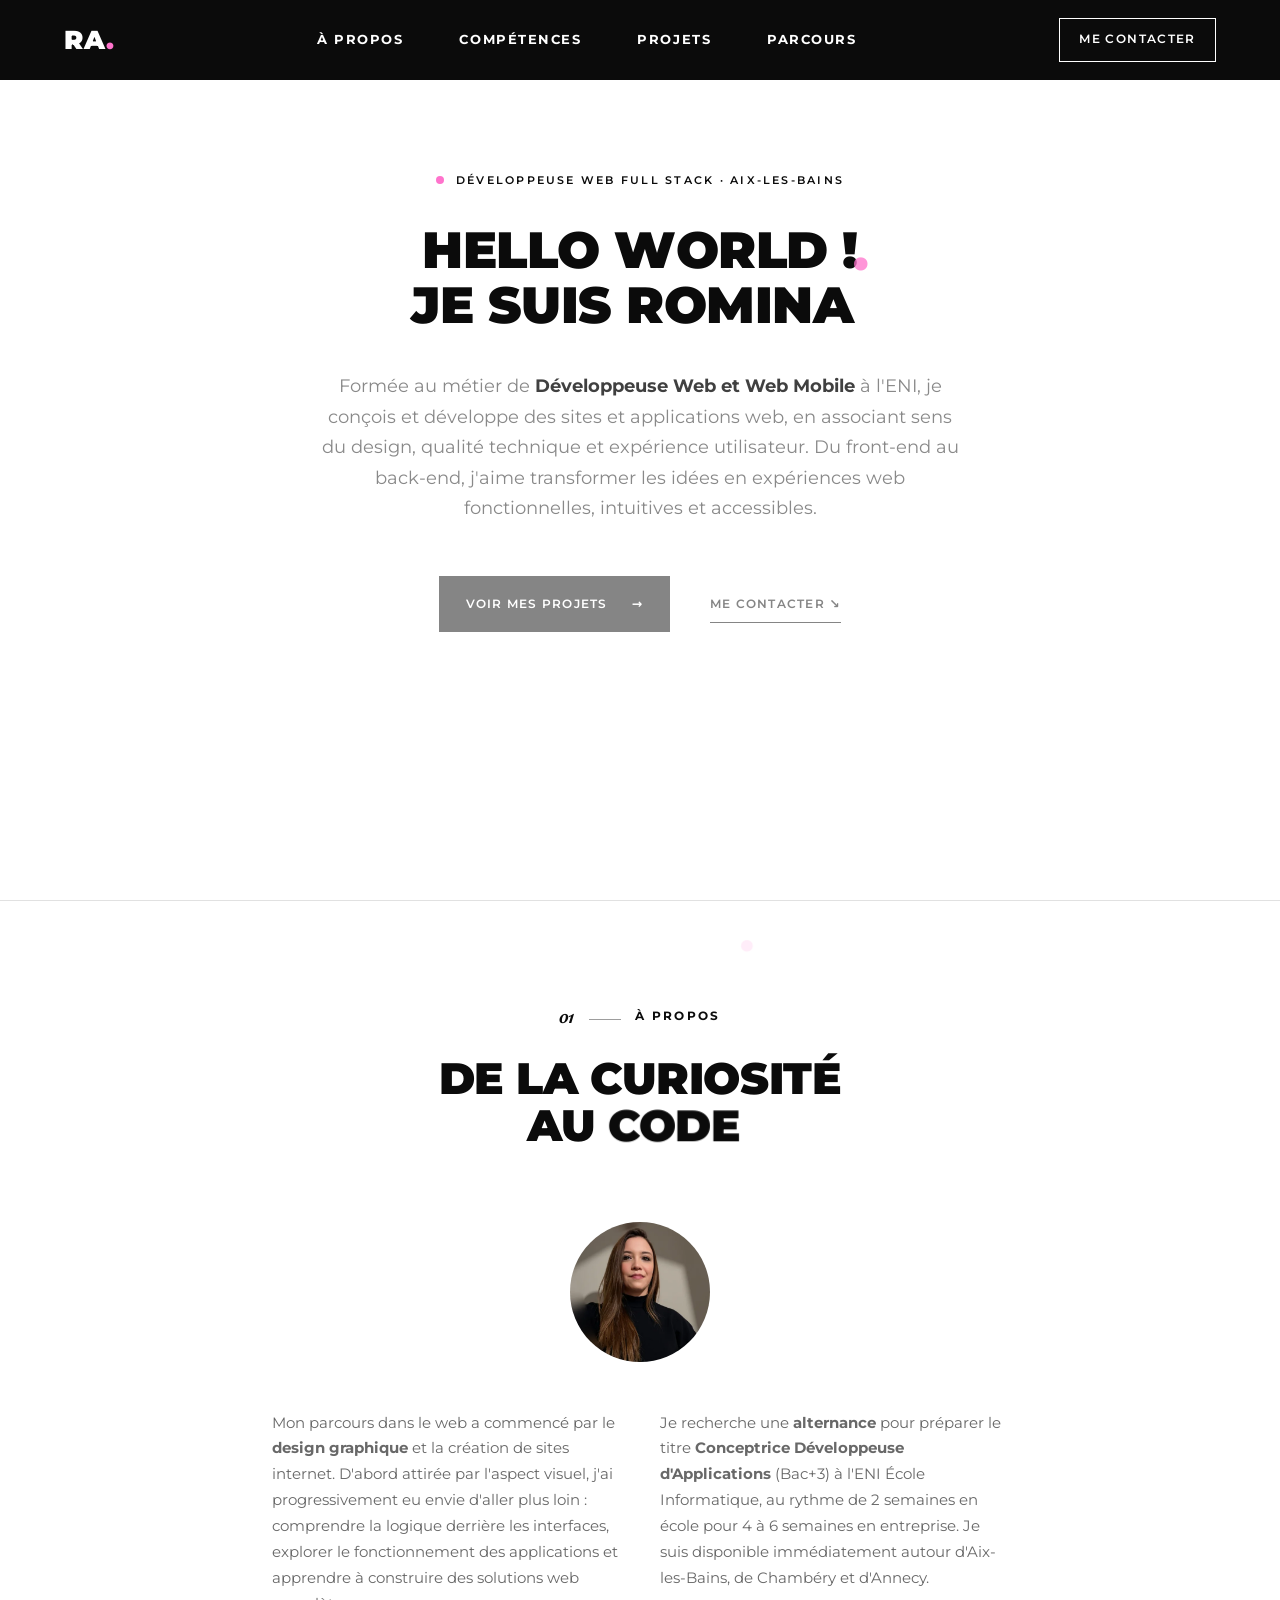
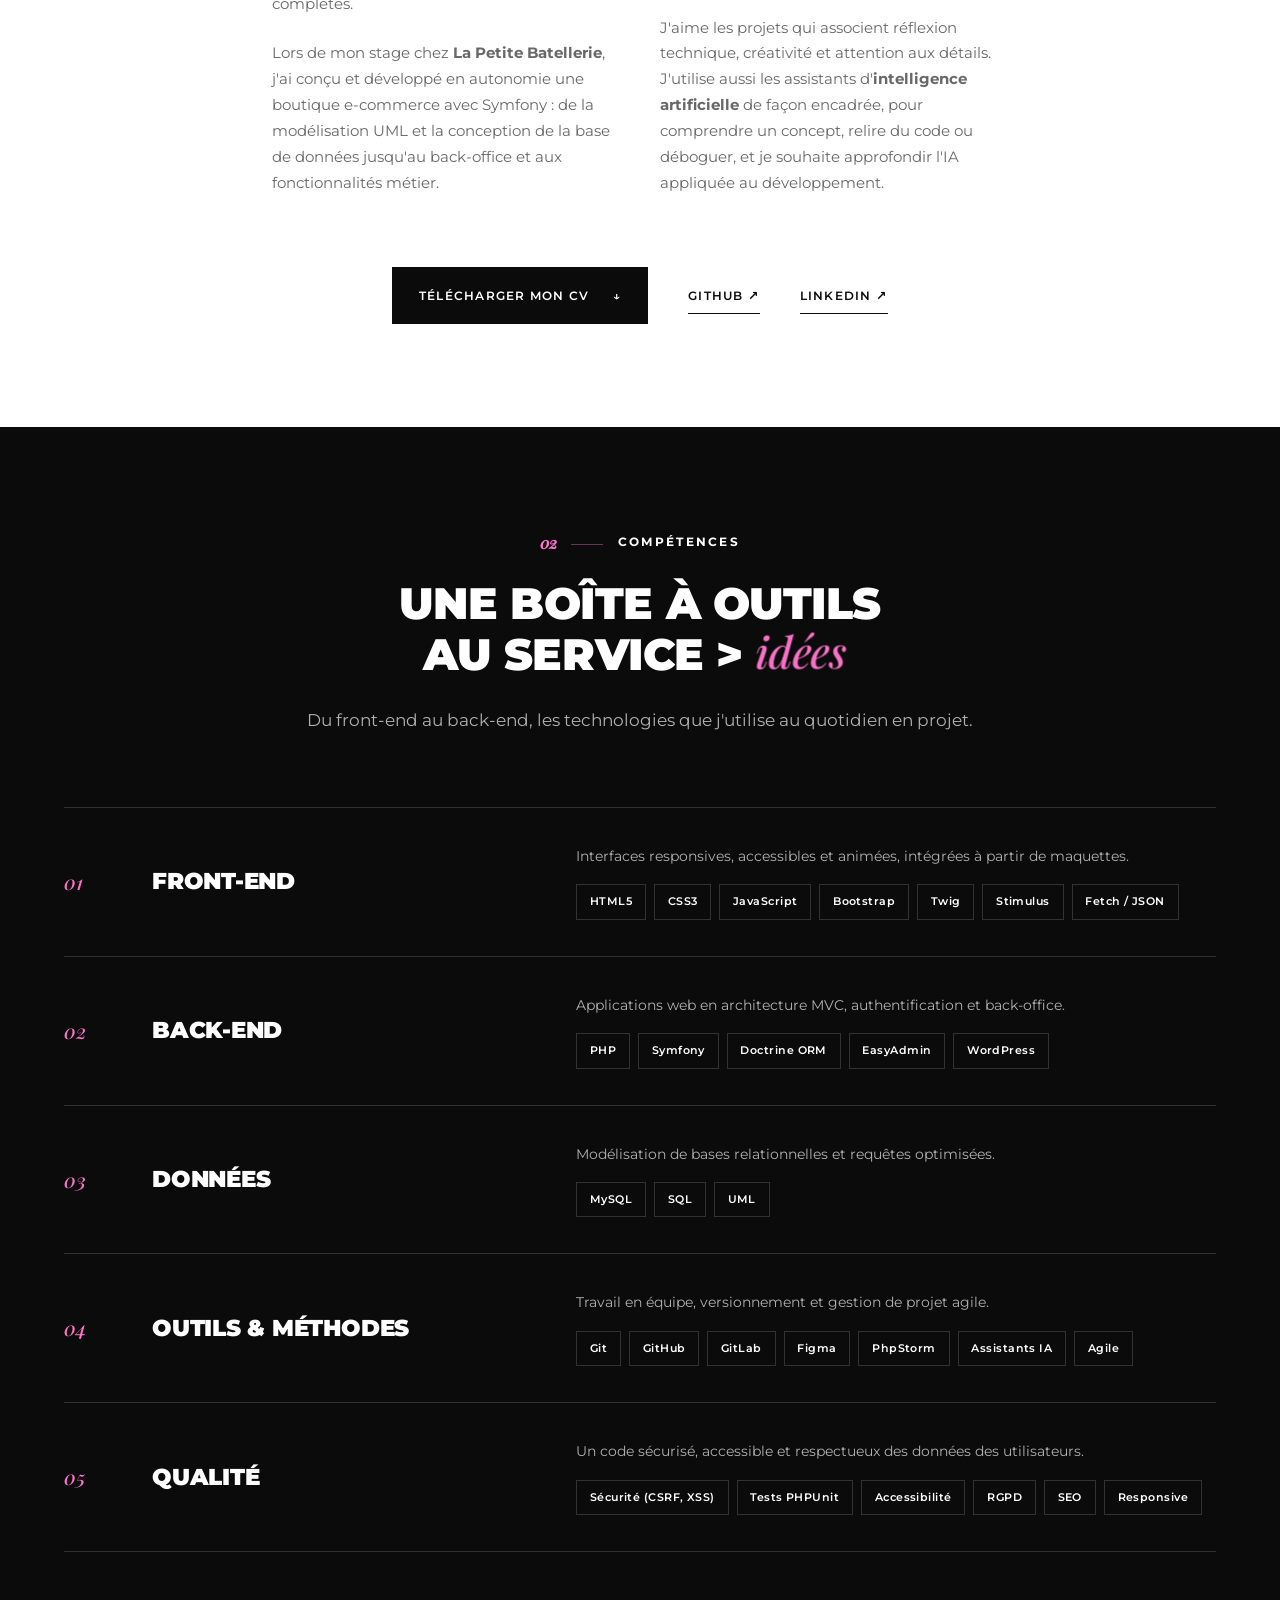
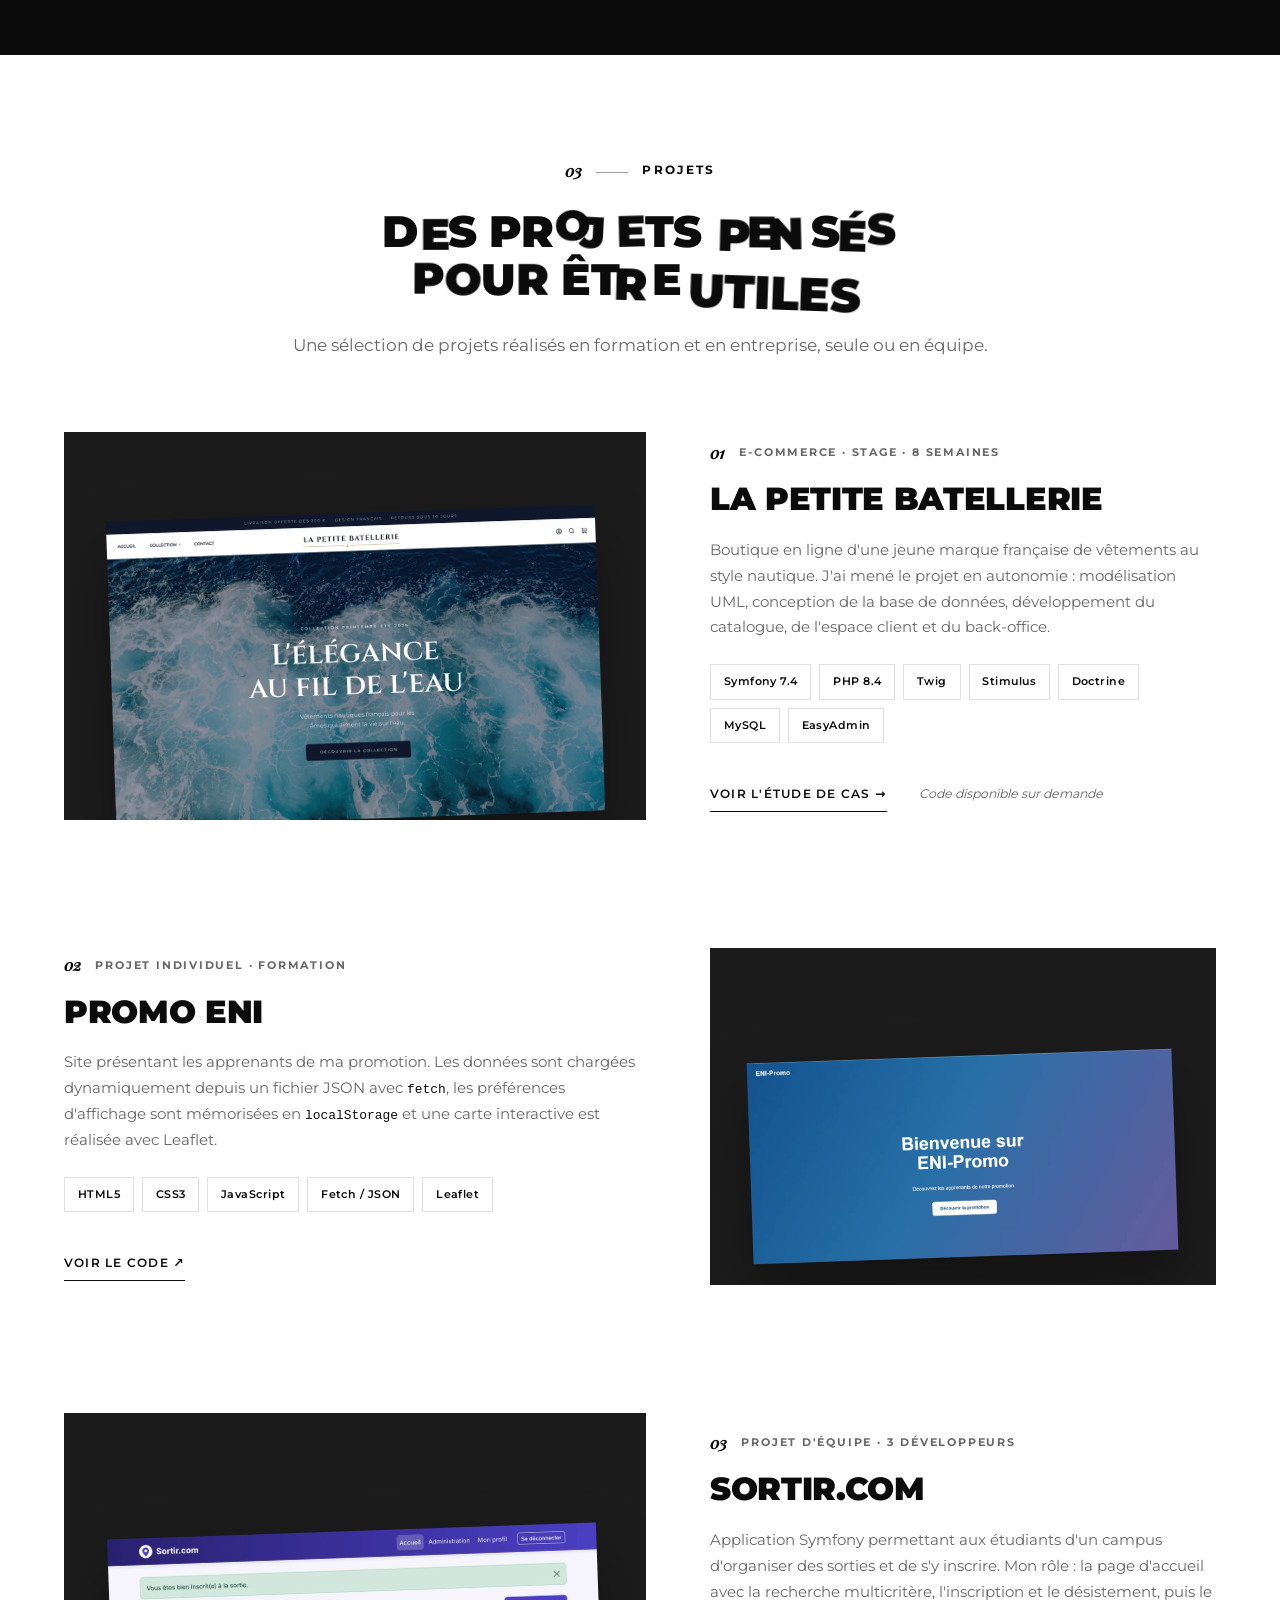
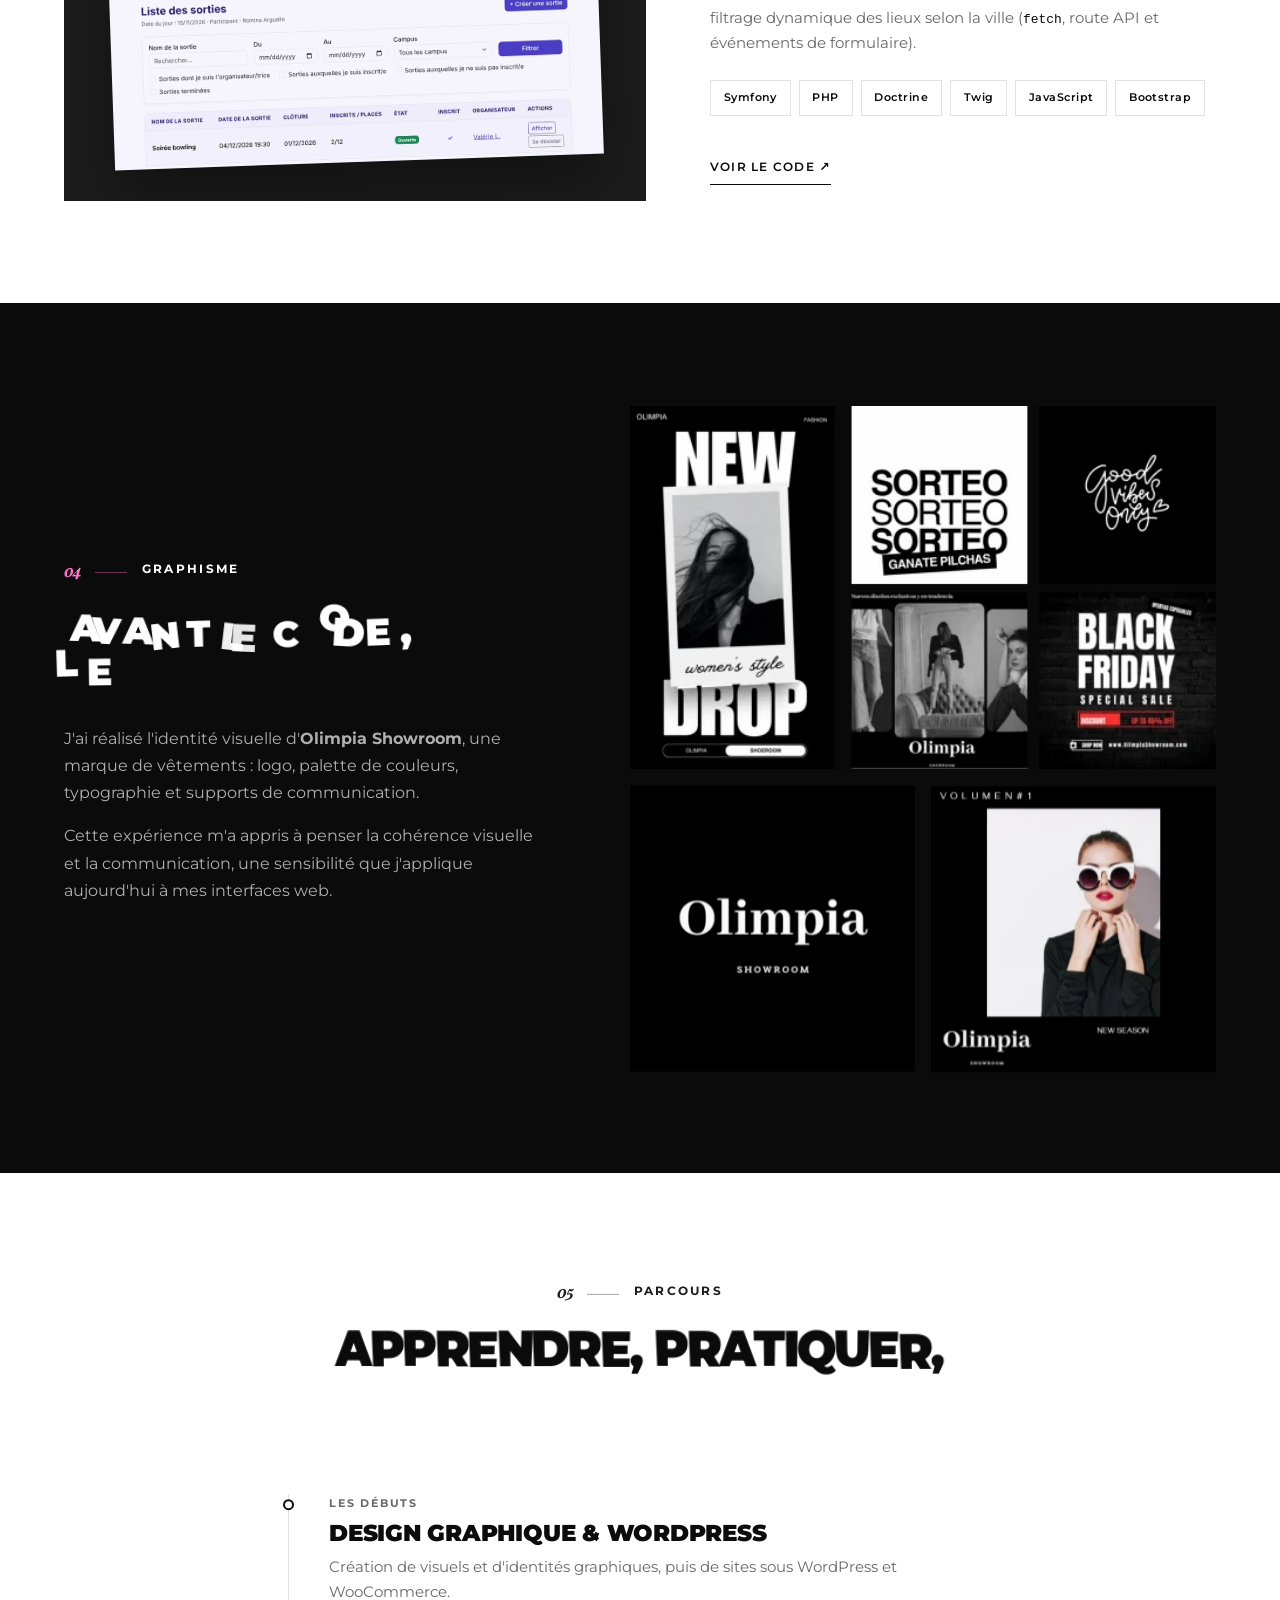
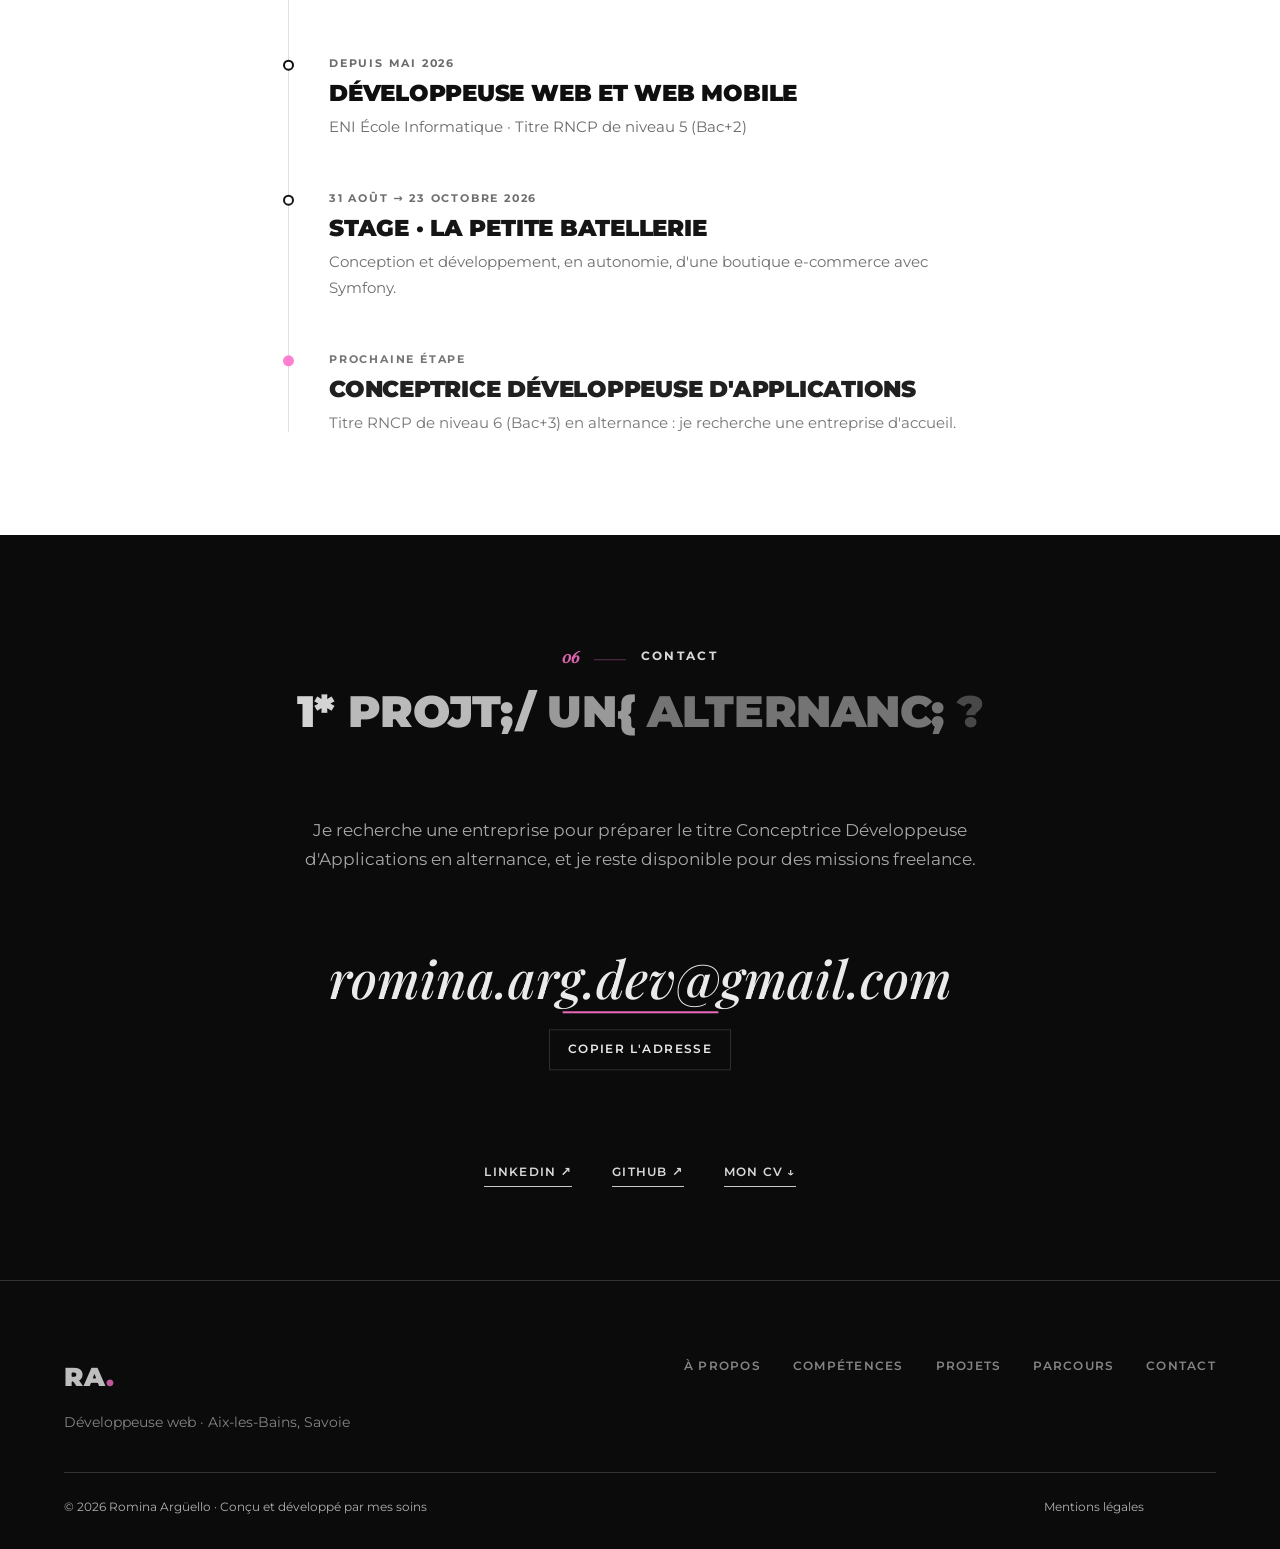
==== commit e519fc07: "feat(about): detail work-study search and AI usage" ====
--- a/index.html
+++ b/index.html
@@ -141,12 +141,16 @@
             la base de données jusqu'au back-office et aux fonctionnalités métier.
           </p>
           <p>
-            Je souhaite approfondir mes compétences en développement et poursuivre mon
-            parcours vers le titre <strong>Conceptrice Développeuse d'Applications</strong>, en alternance.
+            Je recherche une <strong>alternance</strong> pour préparer le titre
+            <strong>Conceptrice Développeuse d'Applications</strong> (Bac+3) à l'ENI École Informatique,
+            au rythme de 2 semaines en école pour 4 à 6 semaines en entreprise. Je suis disponible
+            immédiatement autour d'Aix-les-Bains, de Chambéry et d'Annecy.
           </p>
           <p>
-            J'aime les projets qui associent réflexion technique, créativité et attention aux détails,
-            avec une même envie : concevoir des applications utiles, cohérentes et agréables à utiliser.
+            J'aime les projets qui associent réflexion technique, créativité et attention aux détails.
+            J'utilise aussi les assistants d'<strong>intelligence artificielle</strong> de façon encadrée,
+            pour comprendre un concept, relire du code ou déboguer, et je souhaite approfondir l'IA
+            appliquée au développement.
           </p>
         </div>
 
@@ -233,6 +237,7 @@
               <li class="tag">GitLab</li>
               <li class="tag">Figma</li>
               <li class="tag">PhpStorm</li>
+              <li class="tag">Assistants IA</li>
               <li class="tag">Agile</li>
             </ul>
           </div>
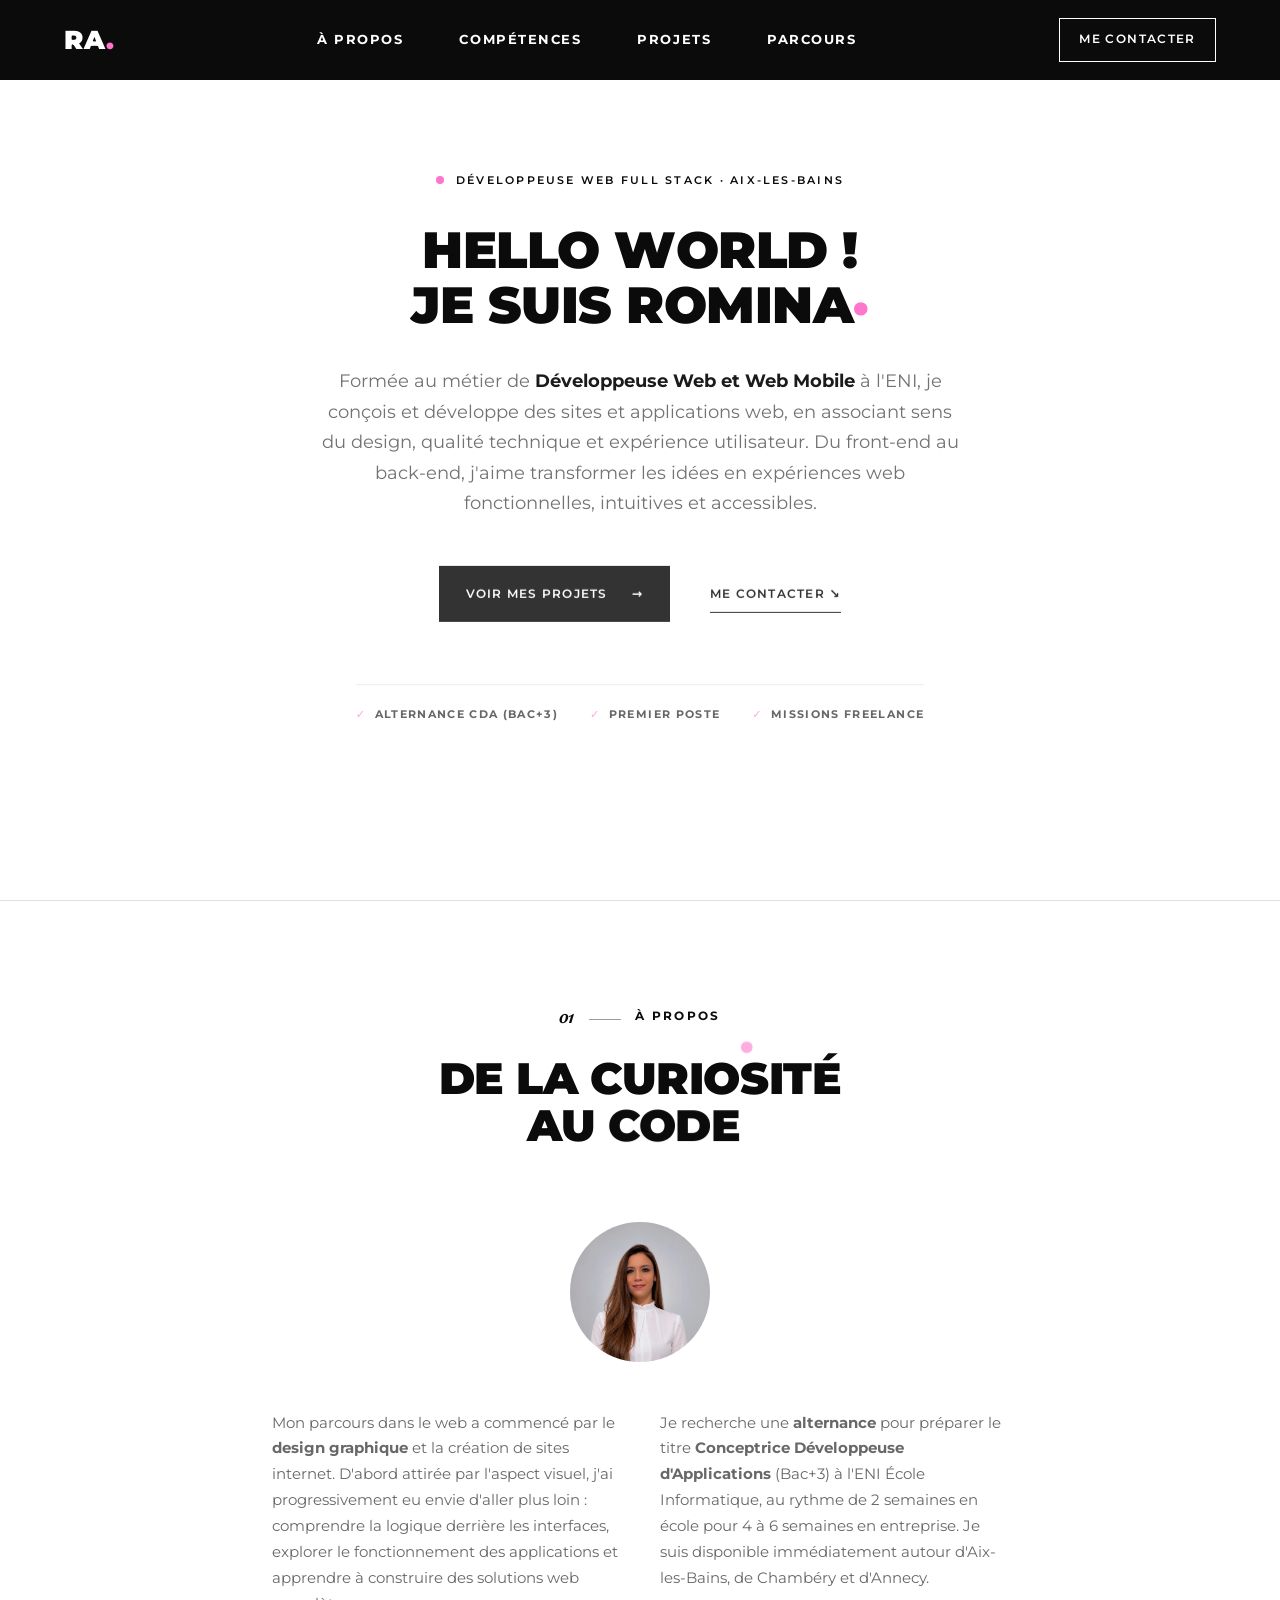
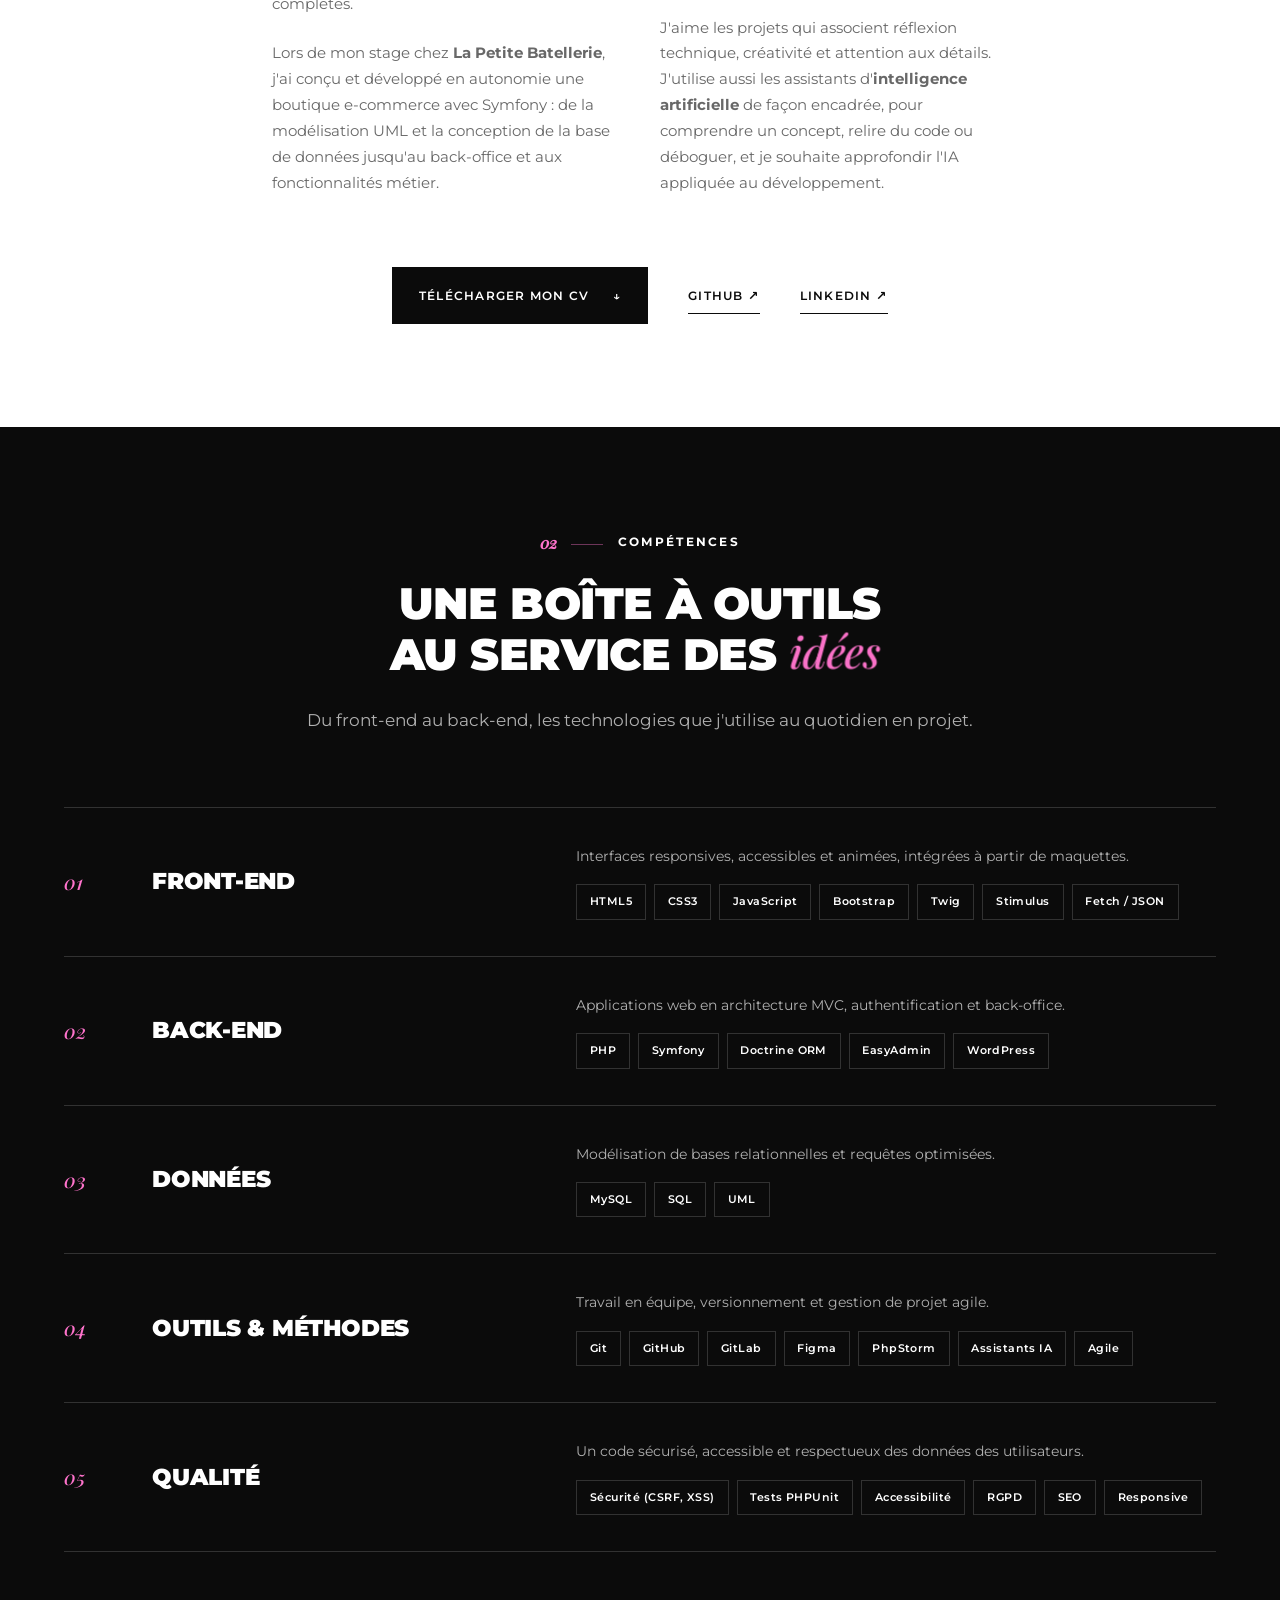
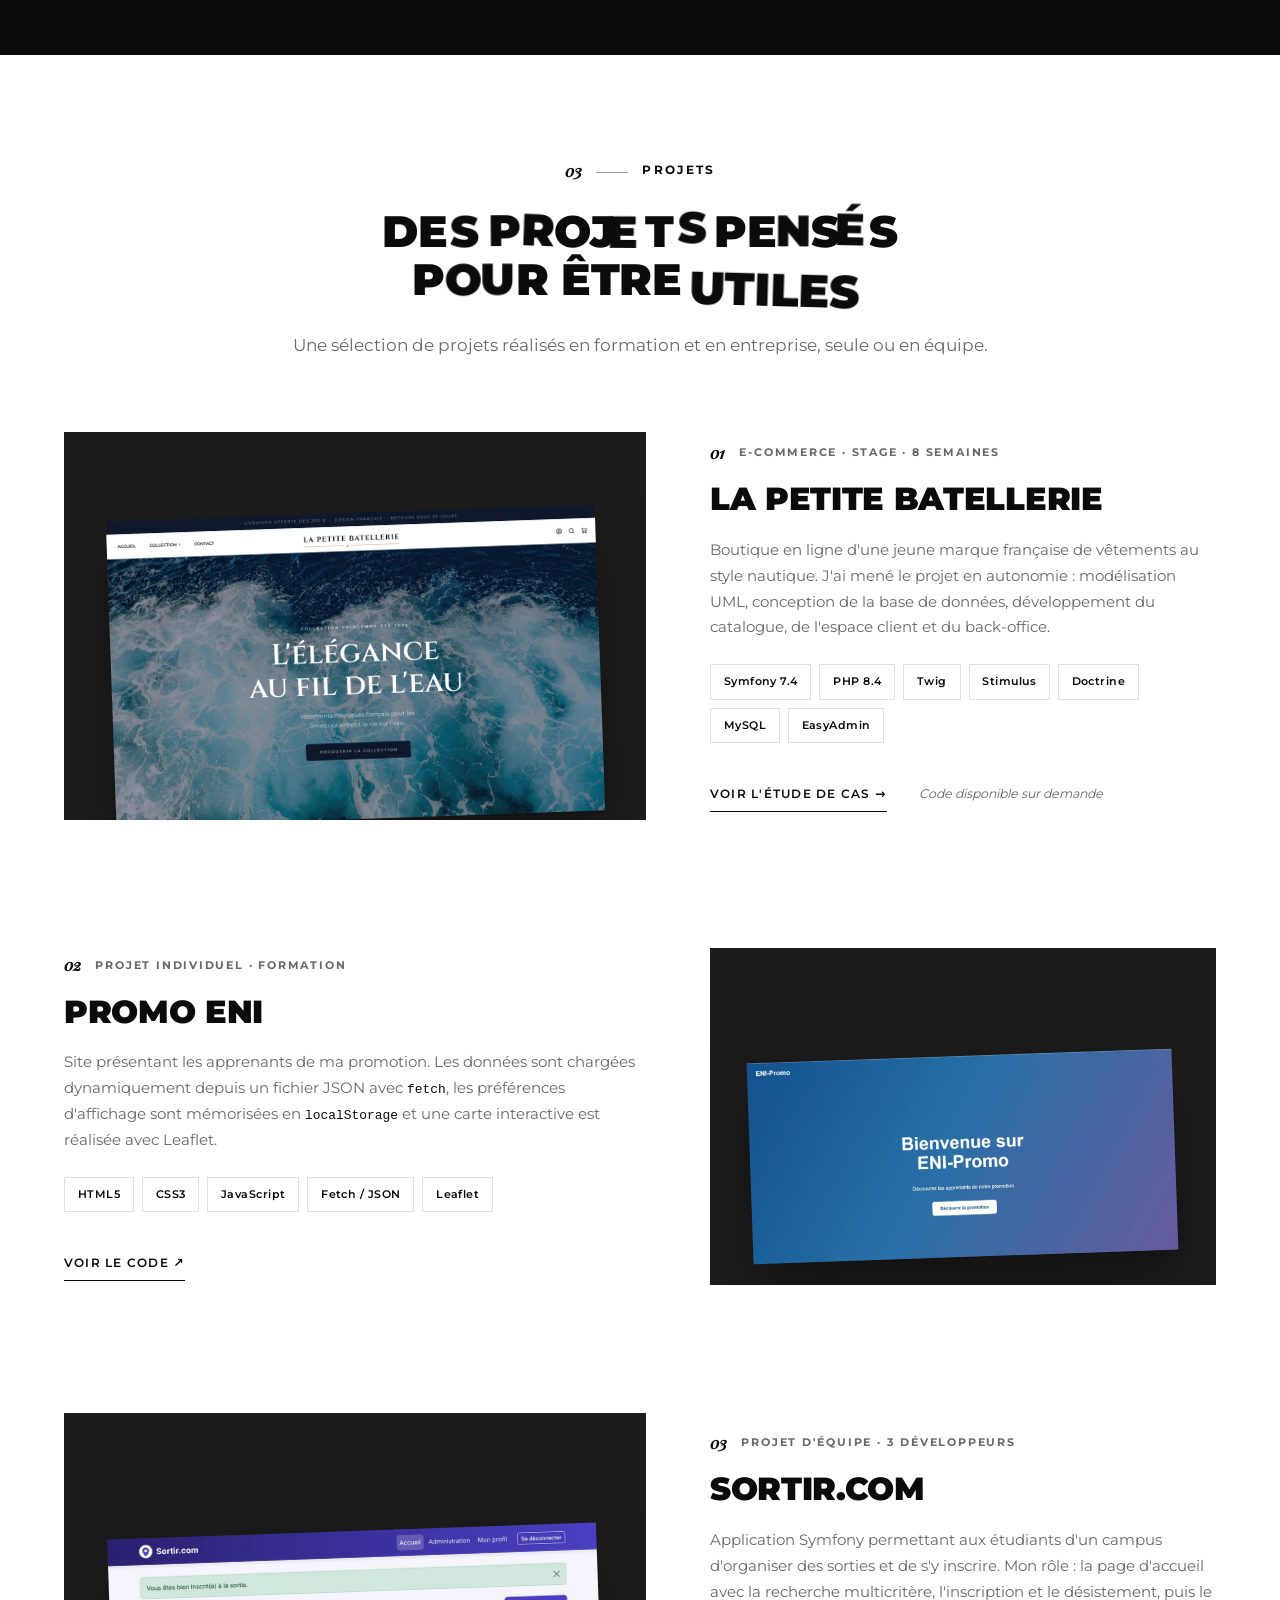
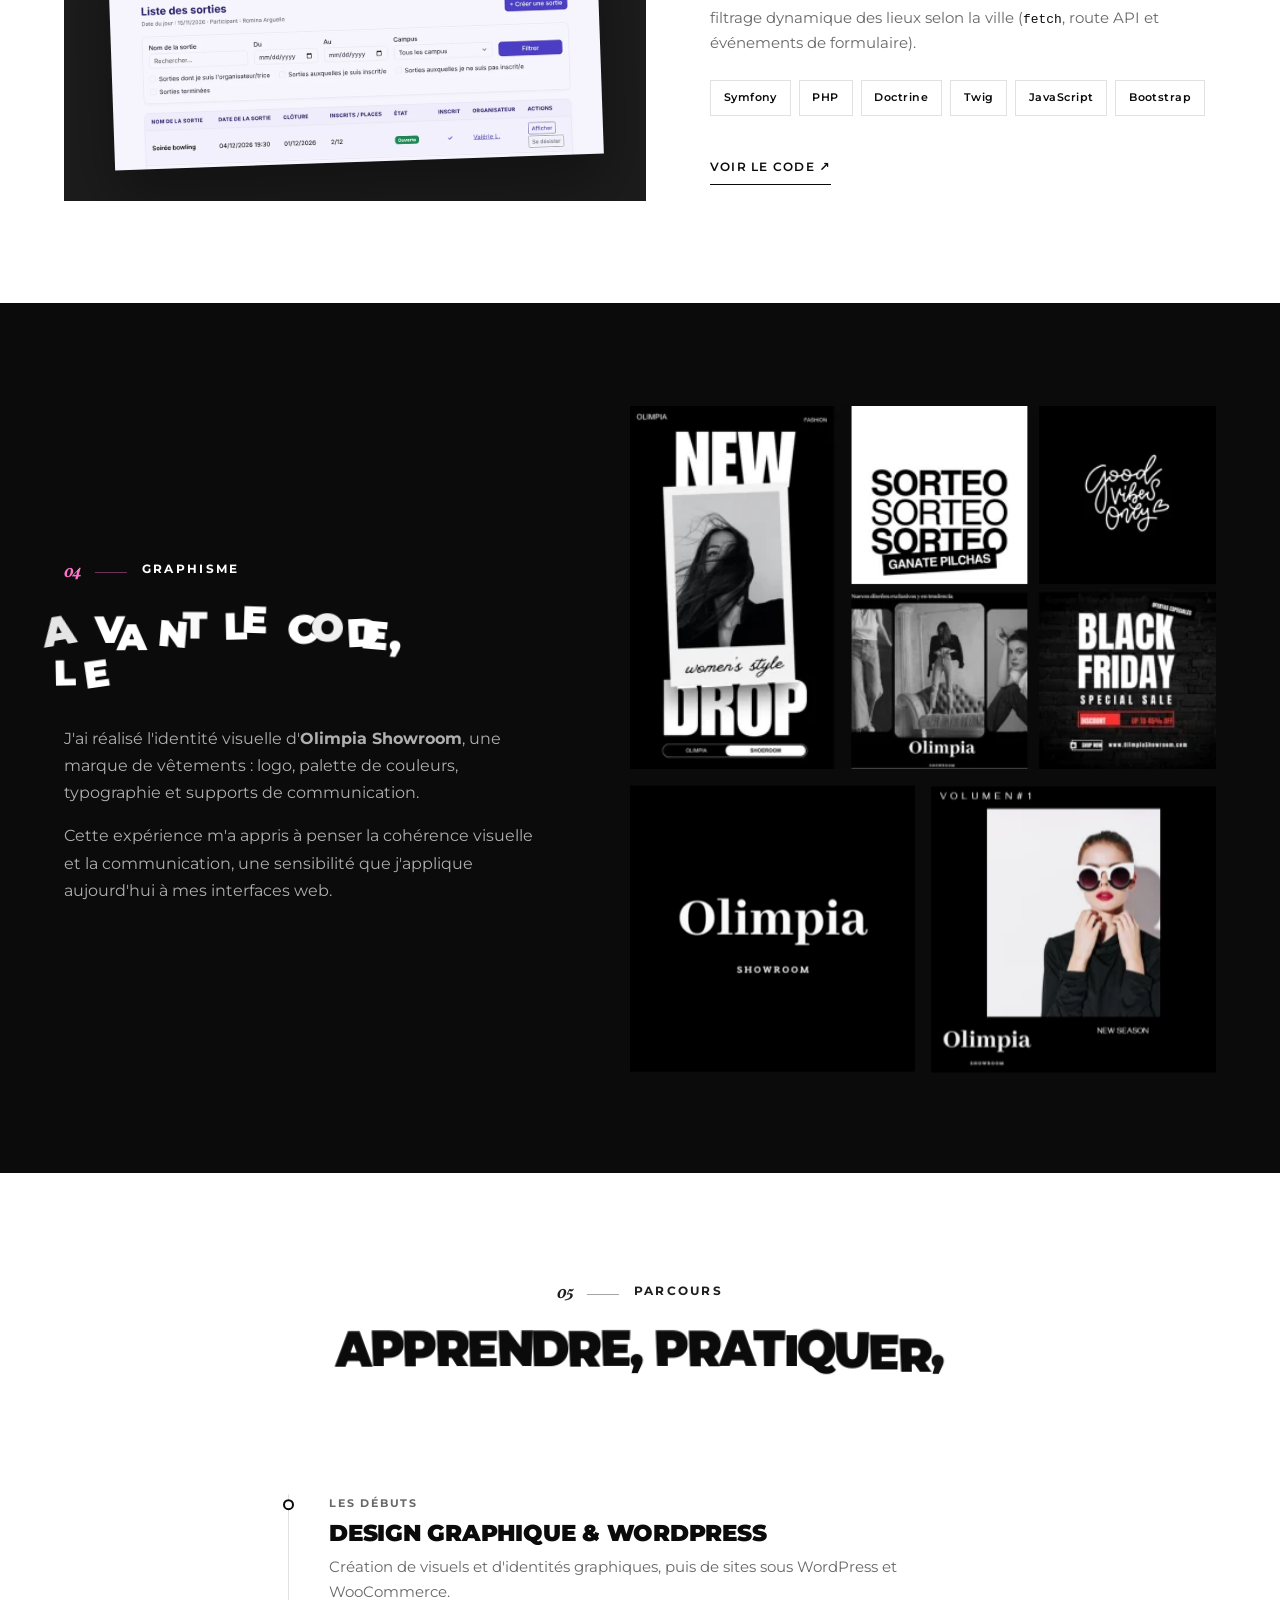
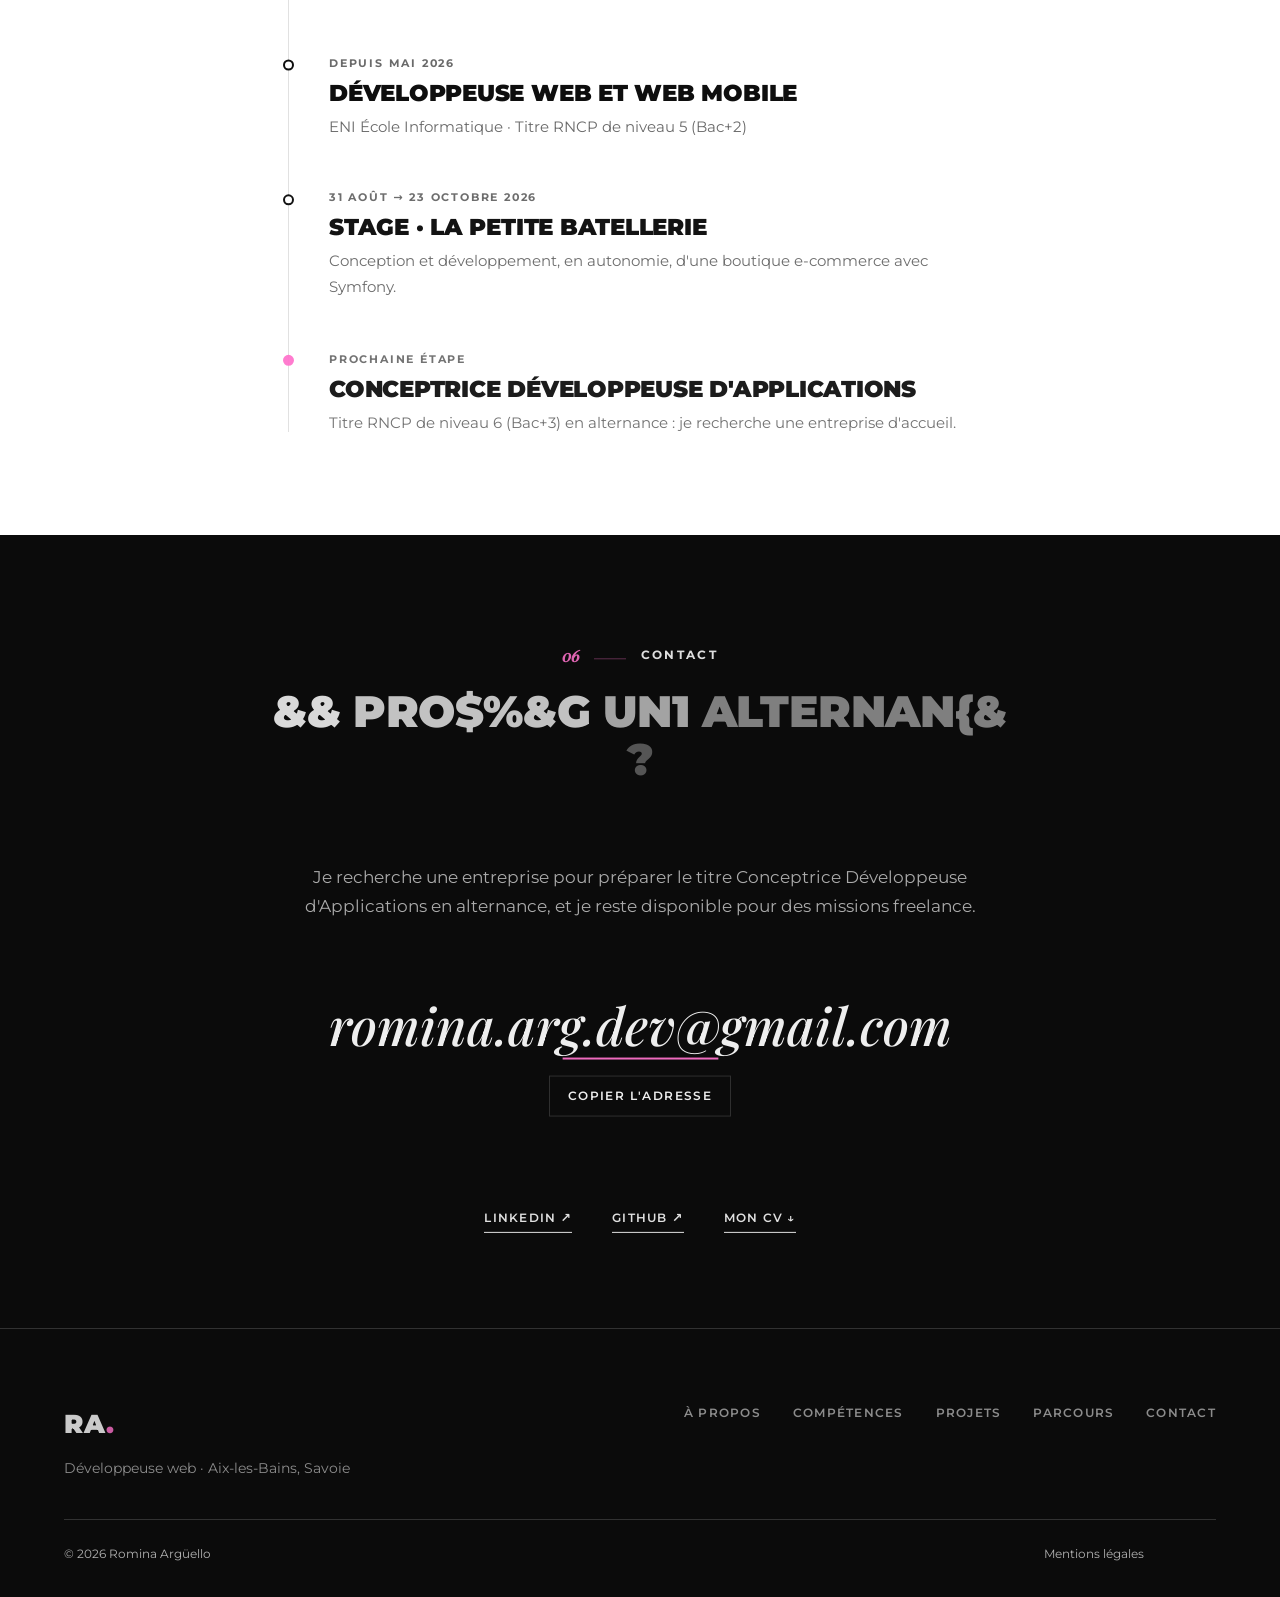
==== commit 2c66a1de: "chore(footer): suppression de la mention « Conçu et développé par mes soins »" ====
--- a/index.html
+++ b/index.html
@@ -488,7 +488,7 @@
     </div>
 
     <div class="site-footer__bottom">
-      <p>© <span data-current-year>2026</span> Romina Argüello · Conçu et développé par mes soins</p>
+      <p>© <span data-current-year>2026</span> Romina Argüello</p>
       <a href="mentions-legales.html">Mentions légales</a>
     </div>
   </footer>
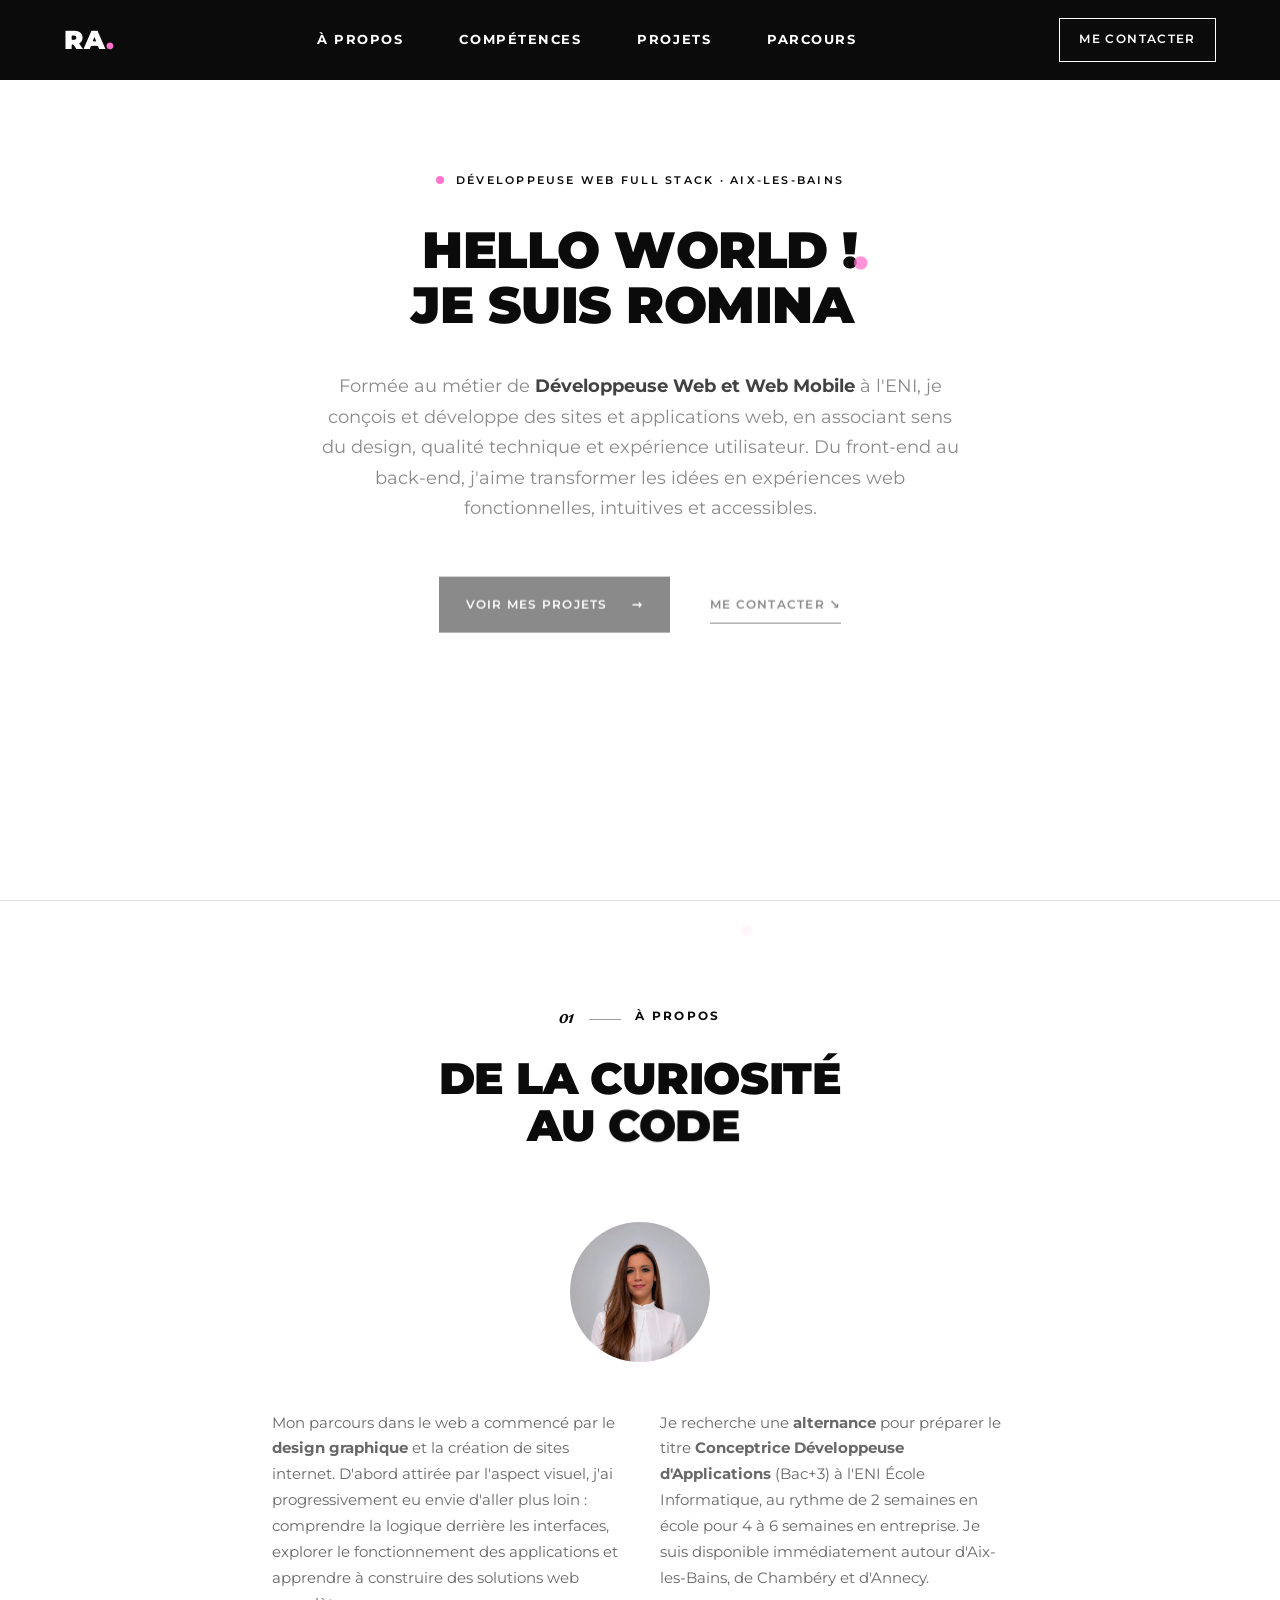
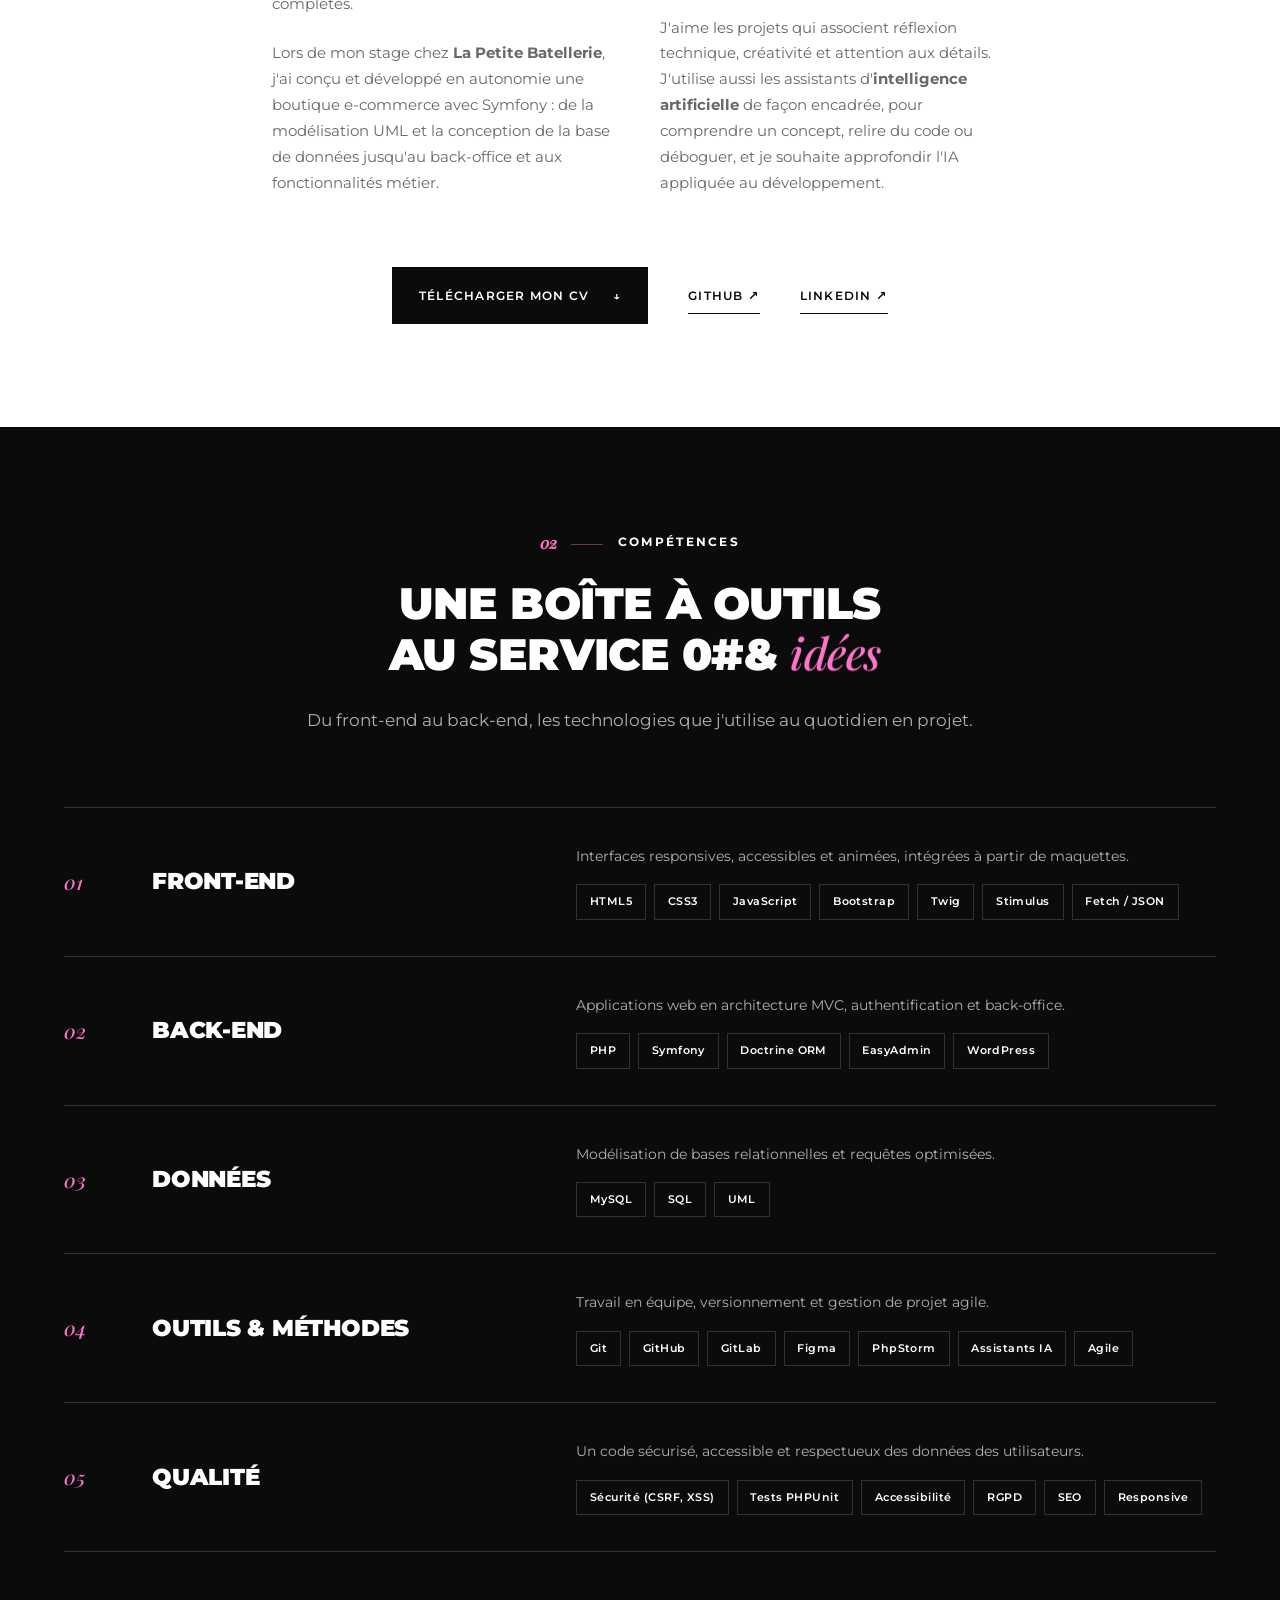
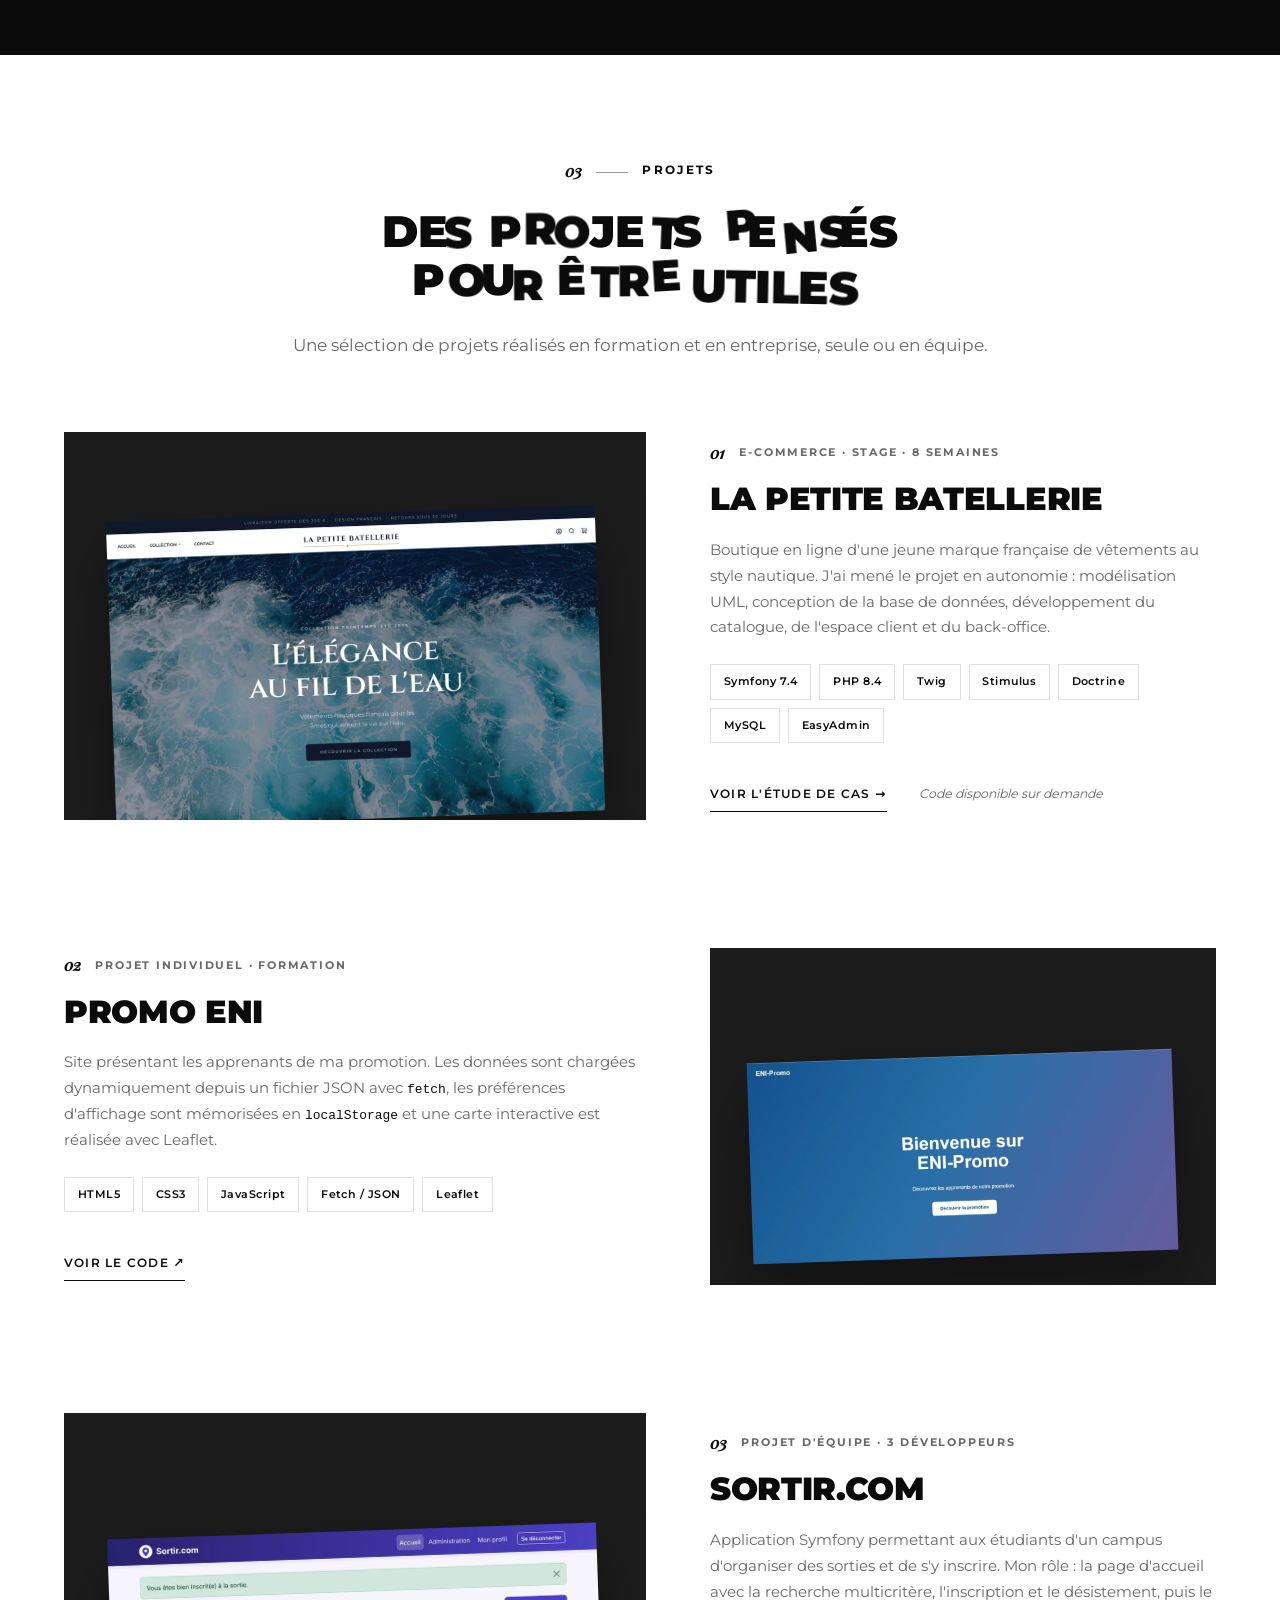
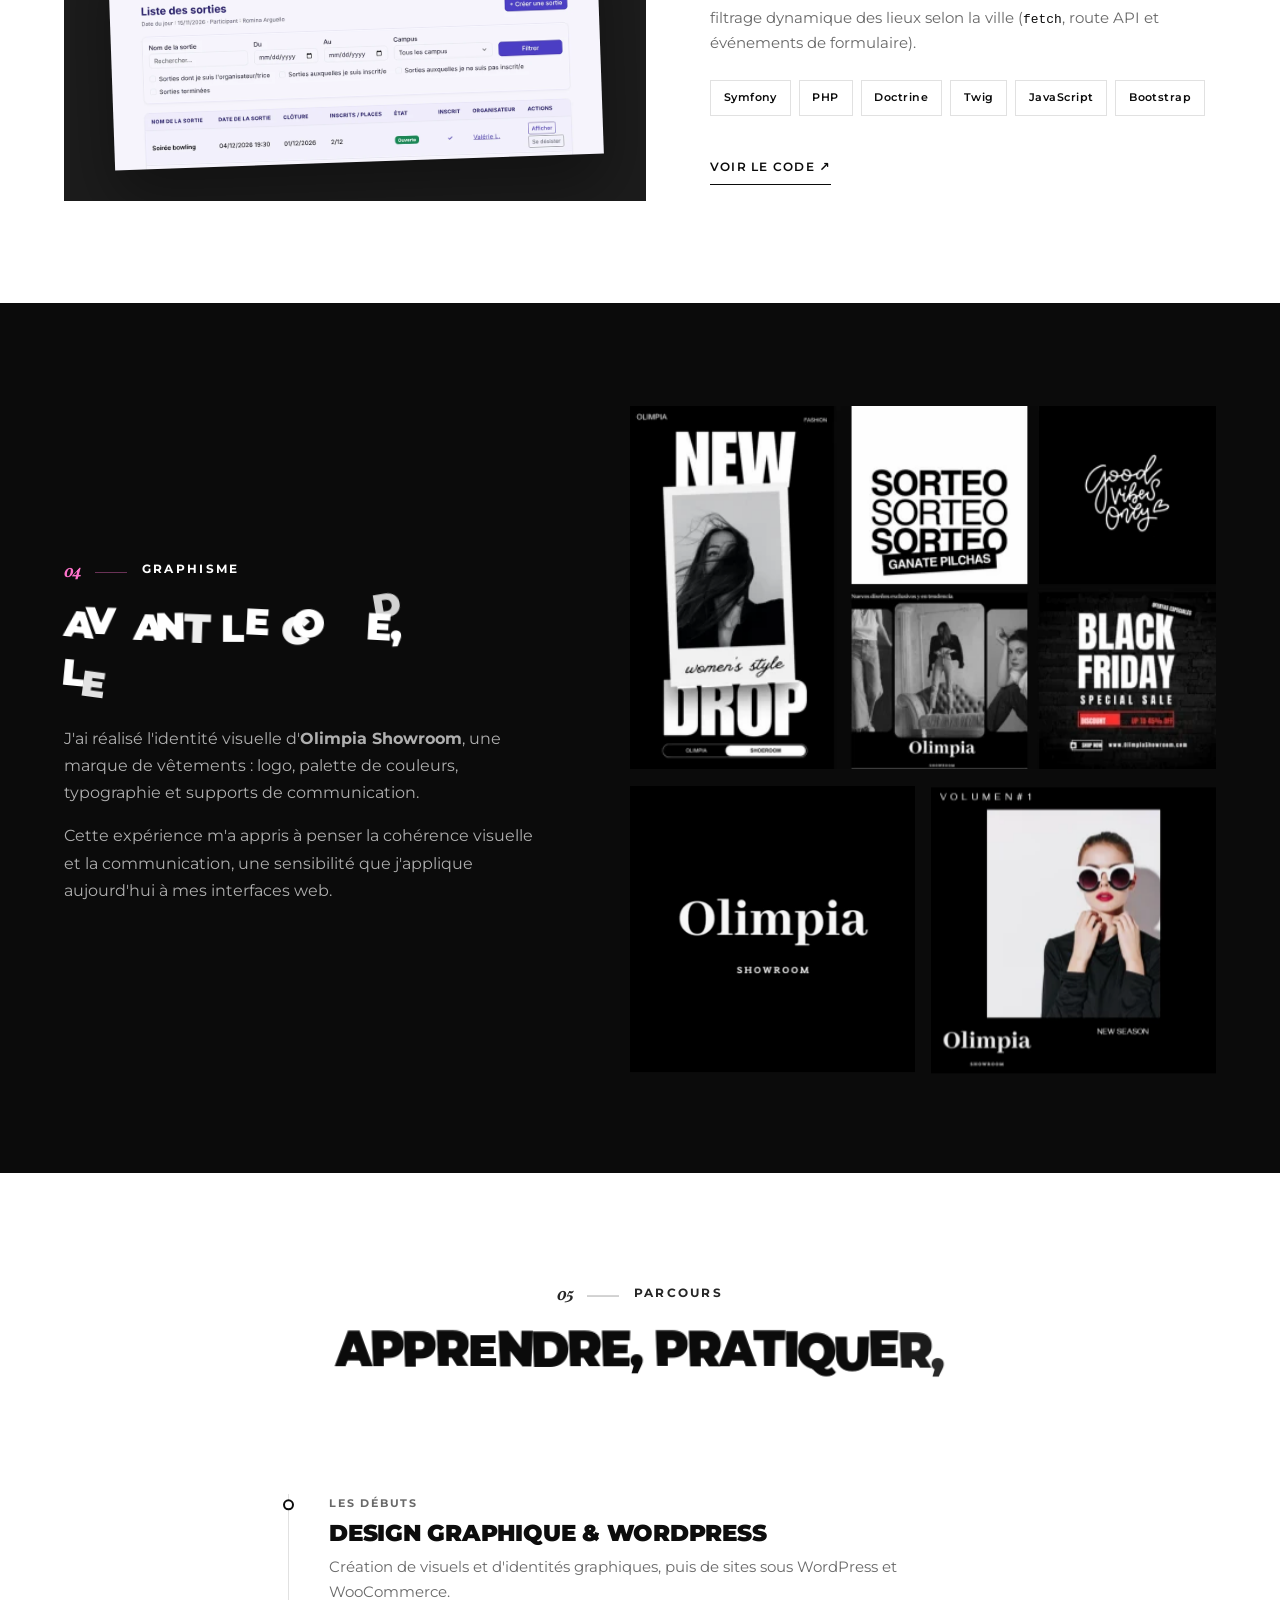
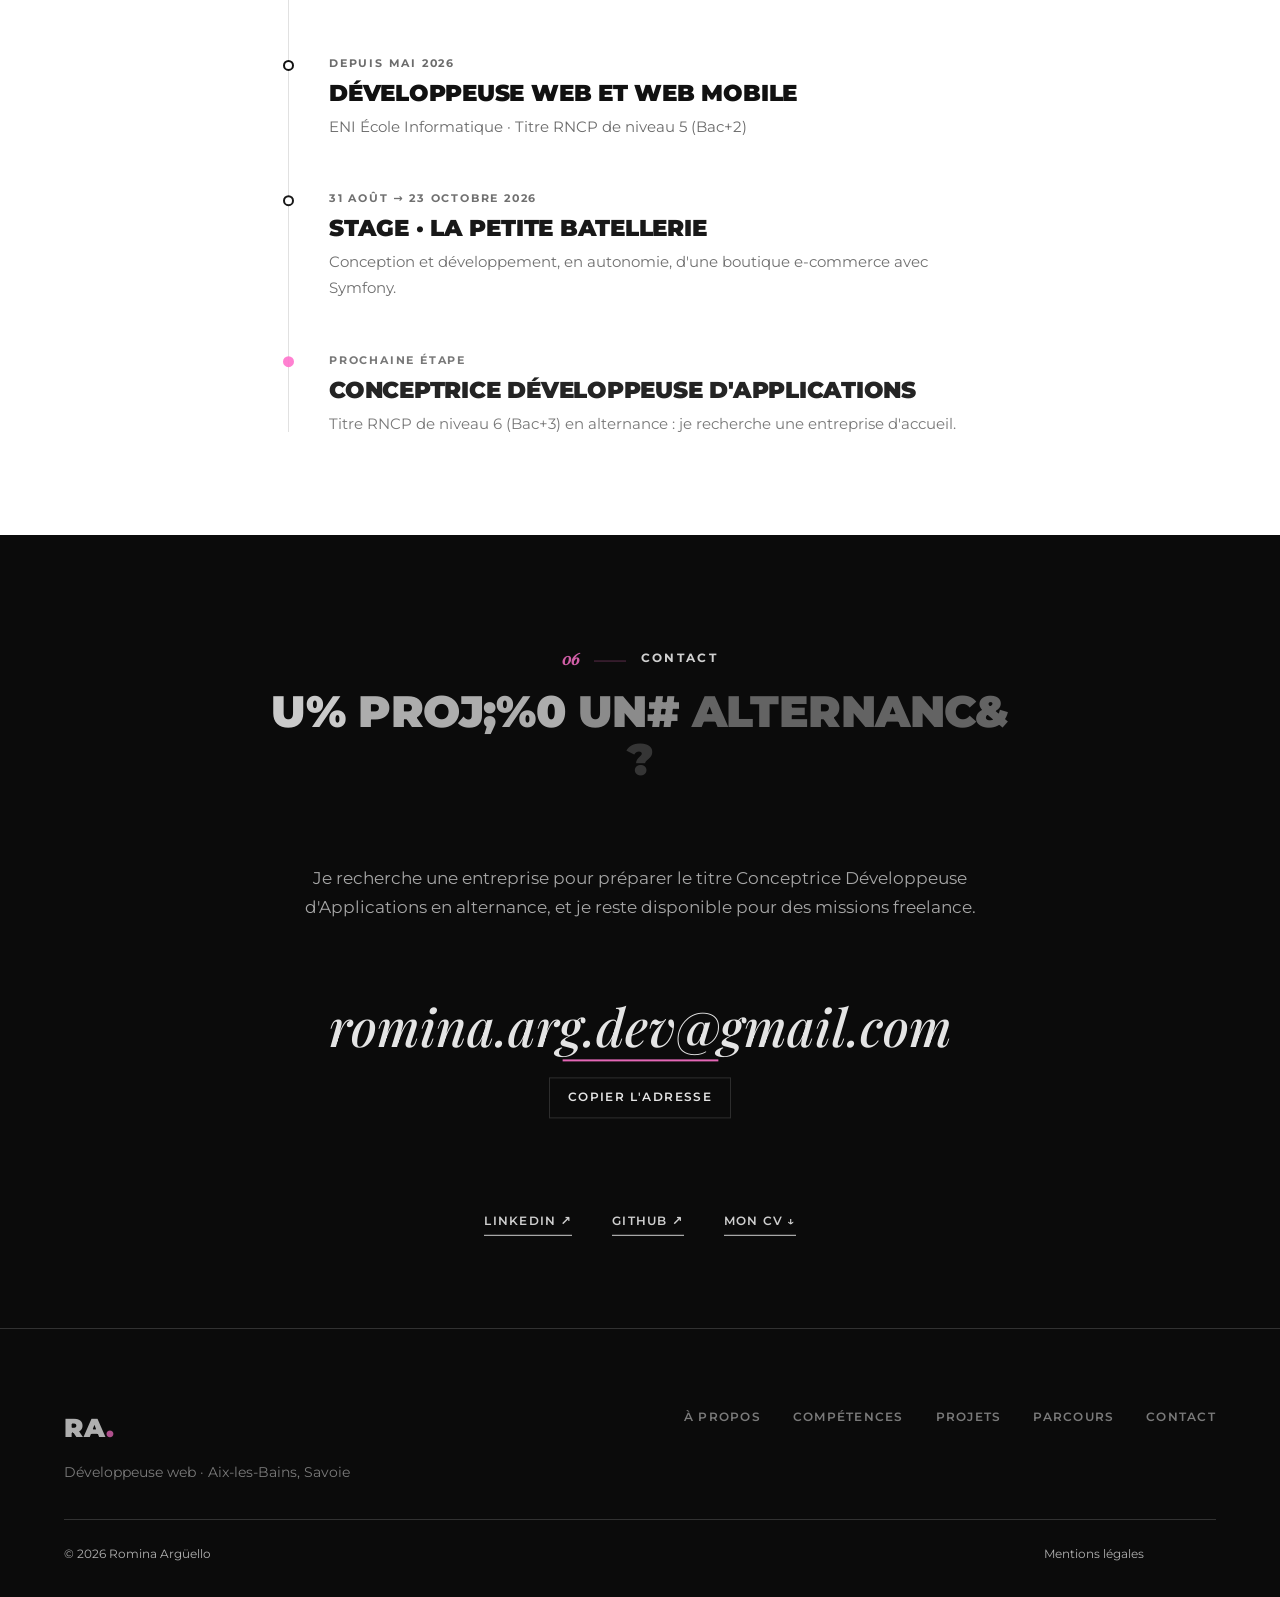
==== commit 913bdc48: "fix(about): cache busting de la photo de profil (?v=2)" ====
--- a/index.html
+++ b/index.html
@@ -123,7 +123,7 @@
       </header>
 
       <figure class="about__photo">
-        <img src="assets/img/romina-arguello.webp" alt="Portrait de Romina Argüello"
+        <img src="assets/img/romina-arguello.webp?v=2" alt="Portrait de Romina Argüello"
              width="480" height="480" loading="lazy" decoding="async">
       </figure>
 
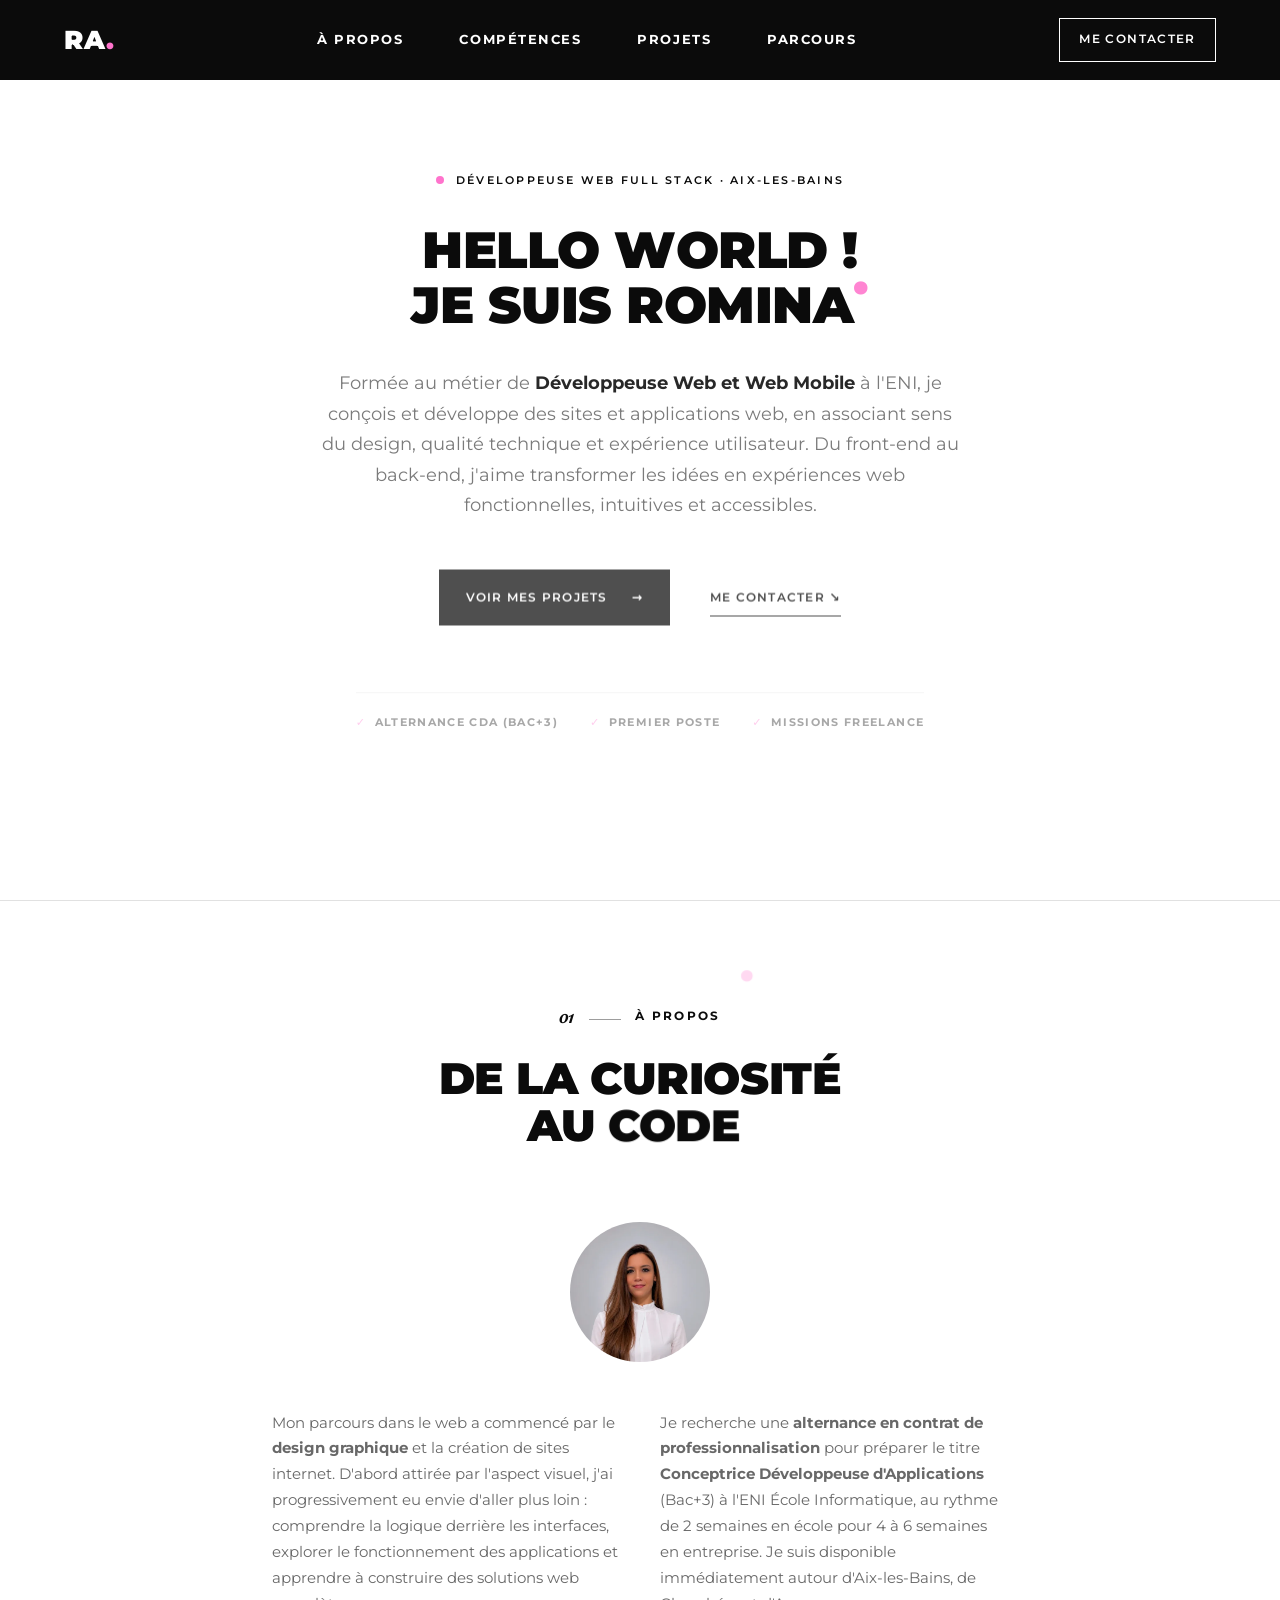
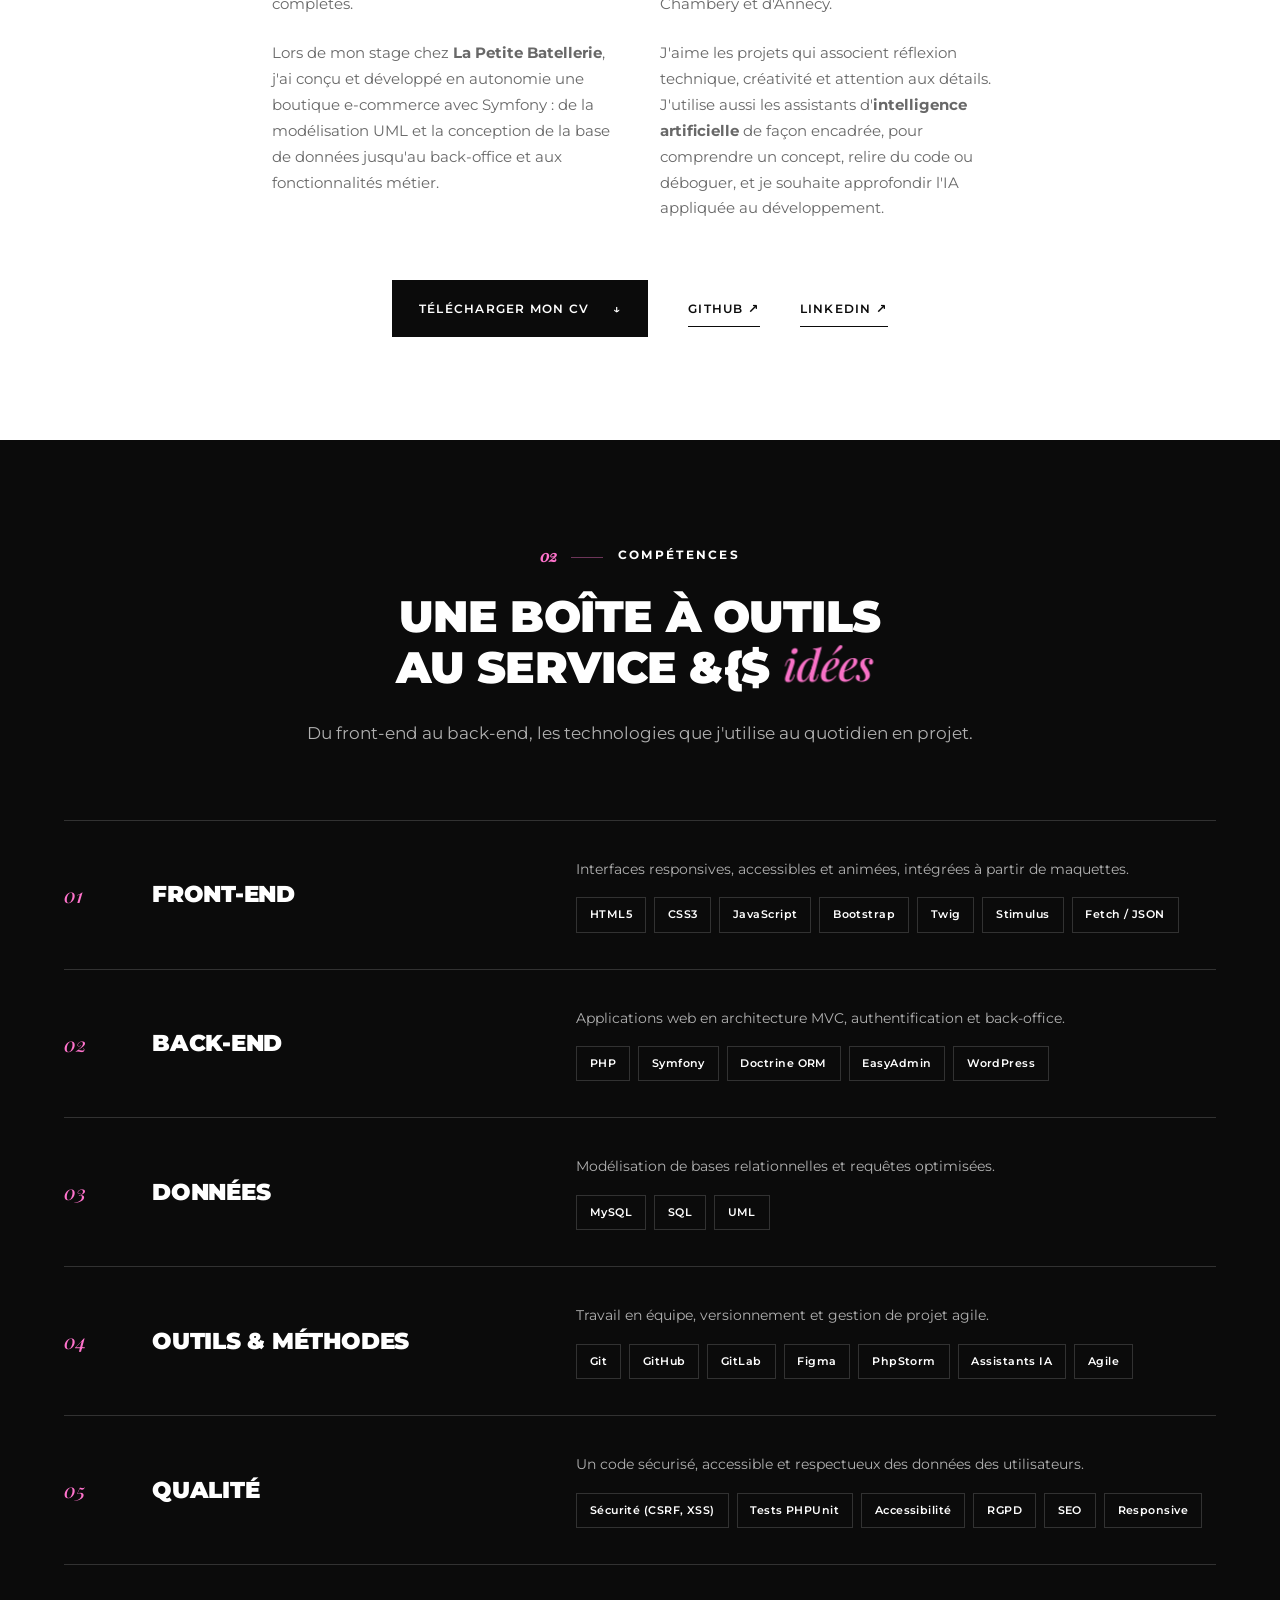
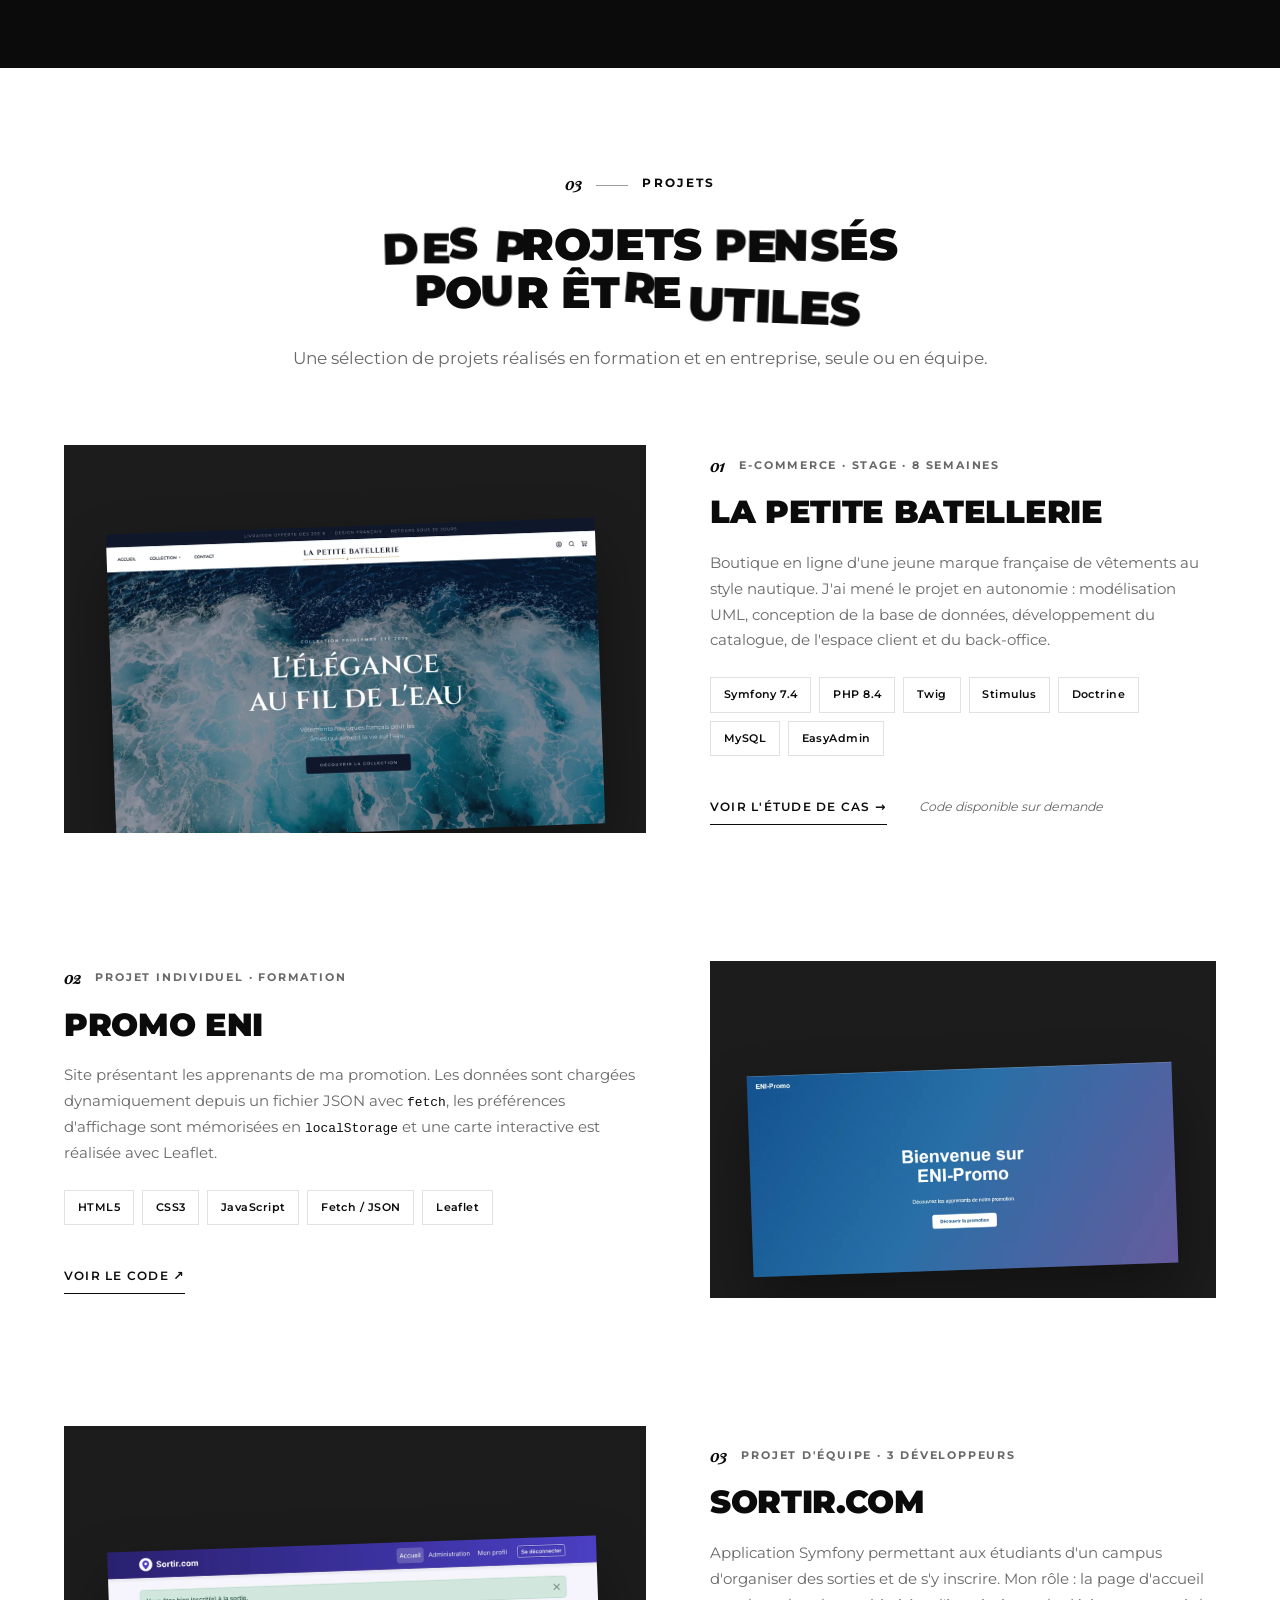
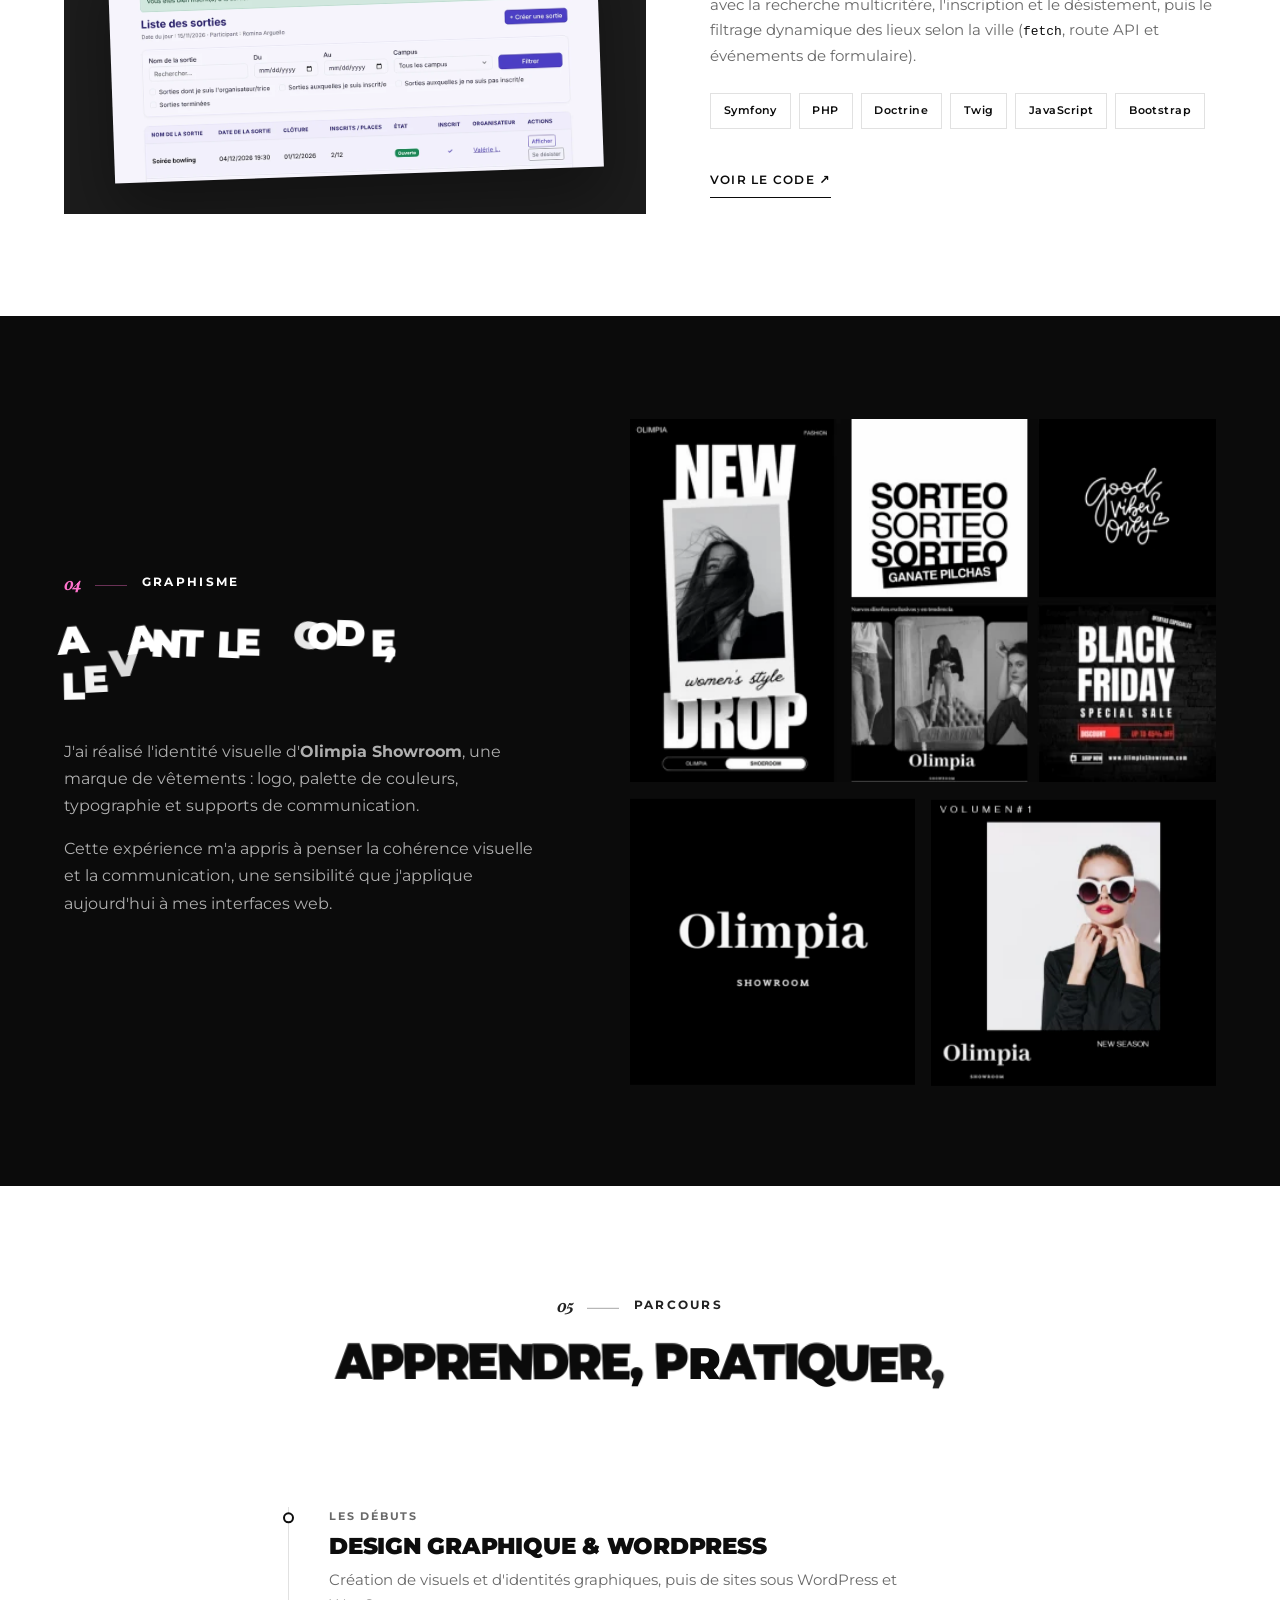
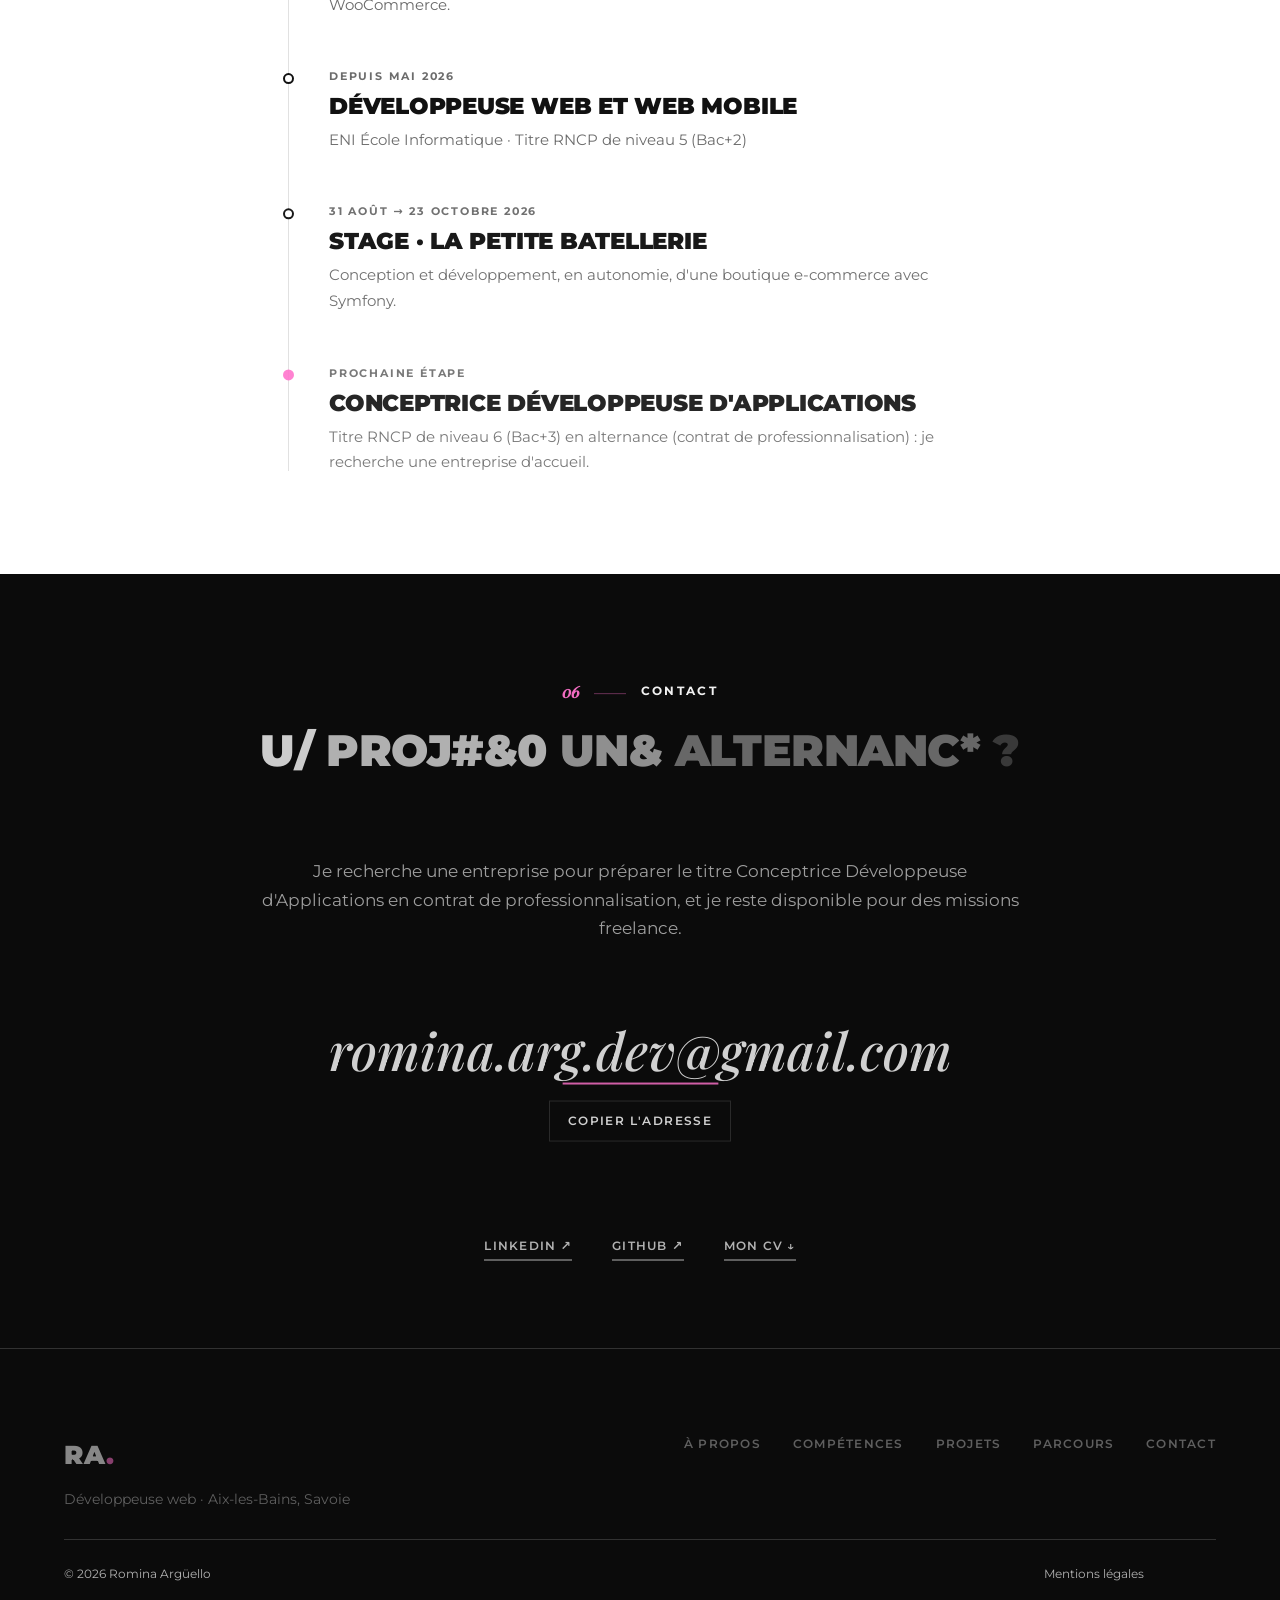
==== commit 90a1e215: "feat(content): préciser la recherche d'alternance en contrat de professionnalisation" ====
--- a/index.html
+++ b/index.html
@@ -141,7 +141,7 @@
             la base de données jusqu'au back-office et aux fonctionnalités métier.
           </p>
           <p>
-            Je recherche une <strong>alternance</strong> pour préparer le titre
+            Je recherche une <strong>alternance en contrat de professionnalisation</strong> pour préparer le titre
             <strong>Conceptrice Développeuse d'Applications</strong> (Bac+3) à l'ENI École Informatique,
             au rythme de 2 semaines en école pour 4 à 6 semaines en entreprise. Je suis disponible
             immédiatement autour d'Aix-les-Bains, de Chambéry et d'Annecy.
@@ -431,7 +431,7 @@
         <li class="timeline__item timeline__item--next">
           <p class="timeline__date">Prochaine étape</p>
           <h3 class="timeline__title">Conceptrice Développeuse d'Applications</h3>
-          <p>Titre RNCP de niveau 6 (Bac+3) en alternance : je recherche une entreprise d'accueil.</p>
+          <p>Titre RNCP de niveau 6 (Bac+3) en alternance (contrat de professionnalisation) : je recherche une entreprise d'accueil.</p>
         </li>
       </ol>
 
@@ -445,7 +445,7 @@
         <h2 id="contact-title" data-title-anim="scramble">Un projet, une alternance ? <br><em>Parlons-en<span class="title-dot">.</span></em></h2>
         <p class="section-head__intro">
           Je recherche une entreprise pour préparer le titre Conceptrice Développeuse d'Applications
-          en alternance, et je reste disponible pour des missions freelance.
+          en contrat de professionnalisation, et je reste disponible pour des missions freelance.
         </p>
       </header>
 
